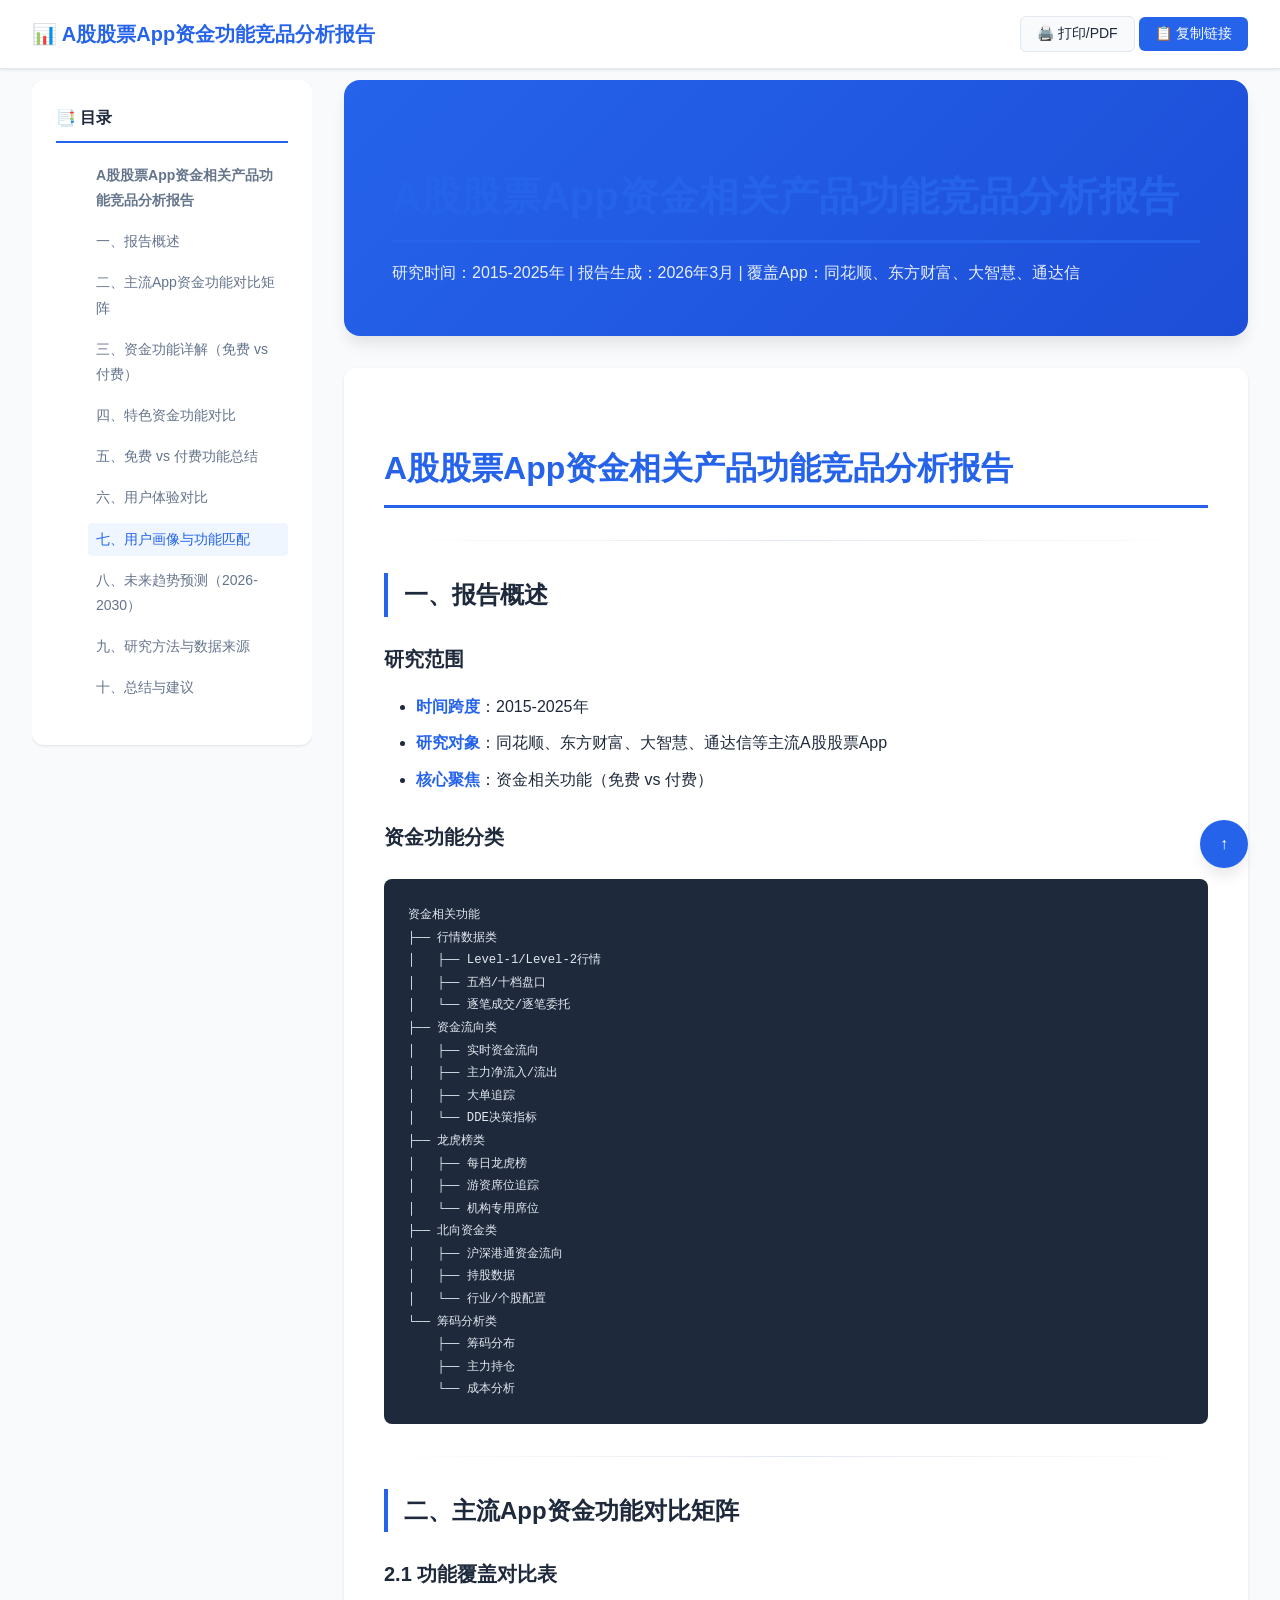
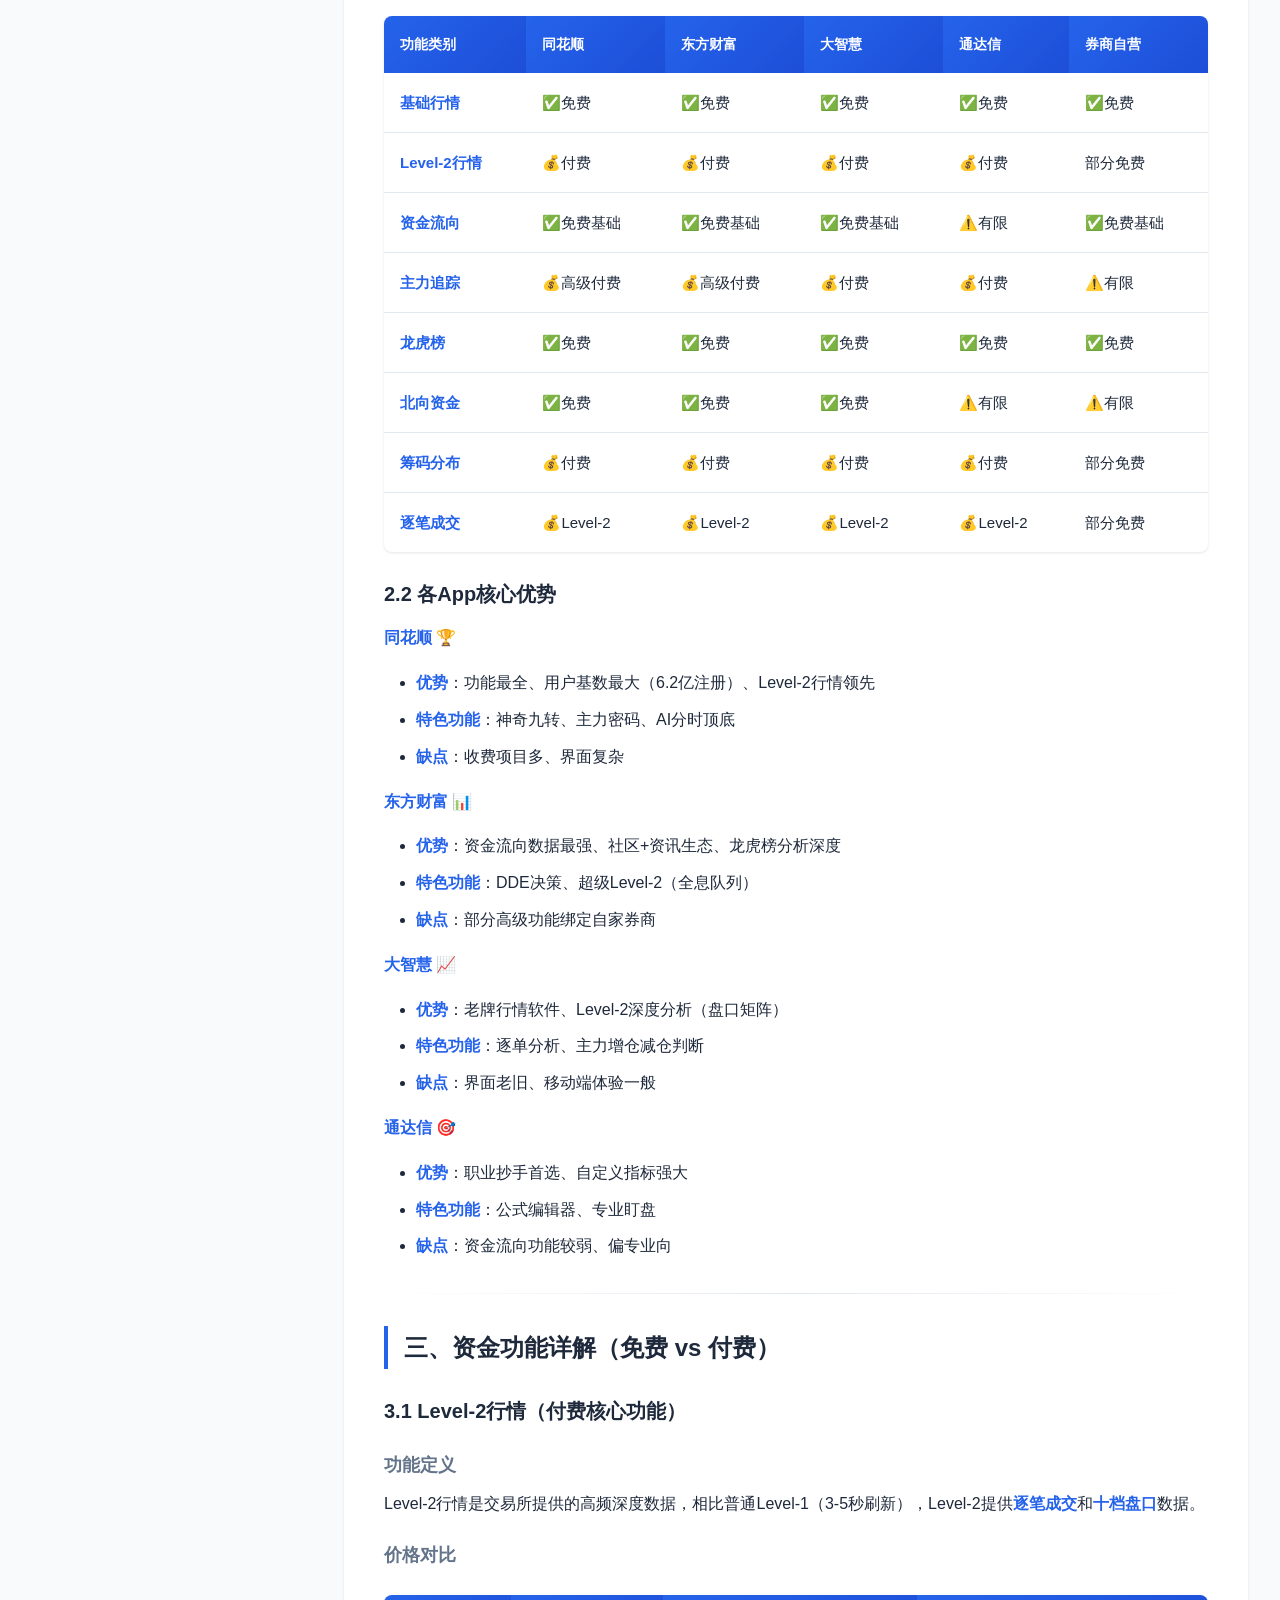
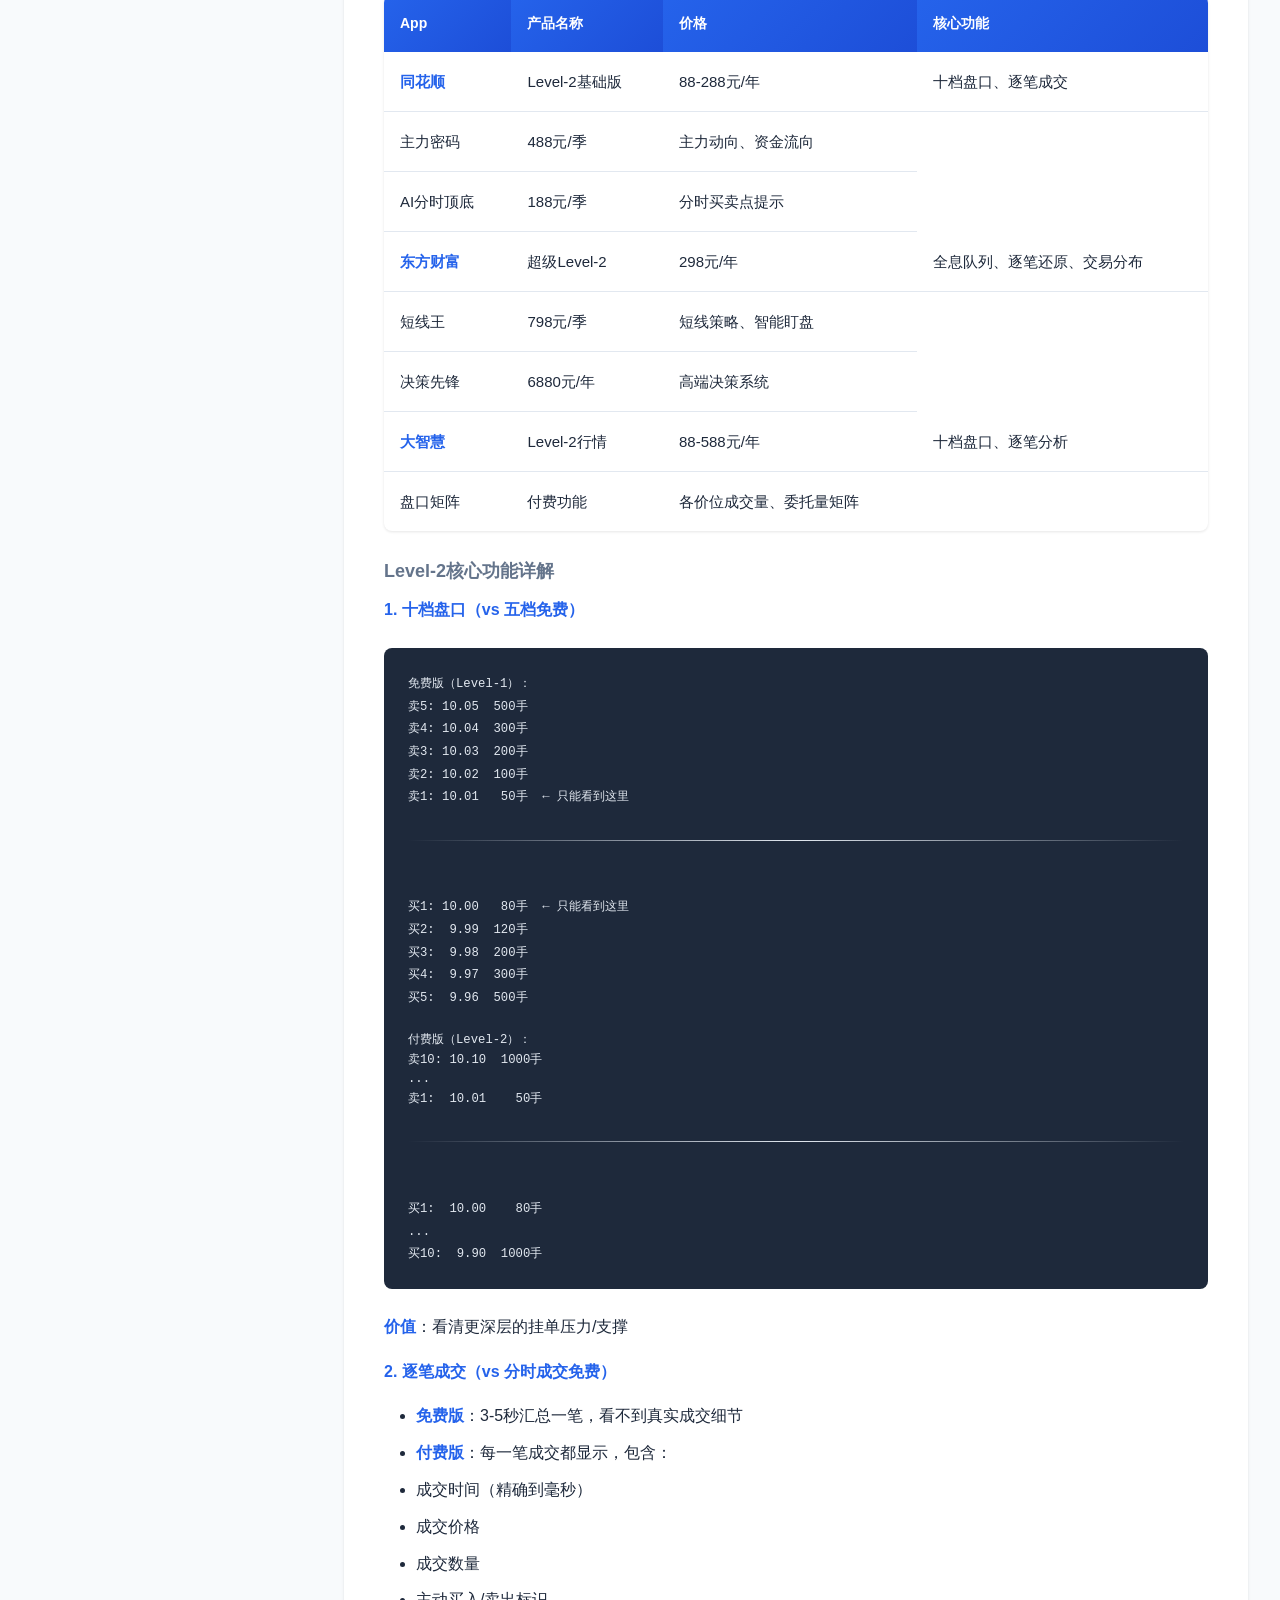
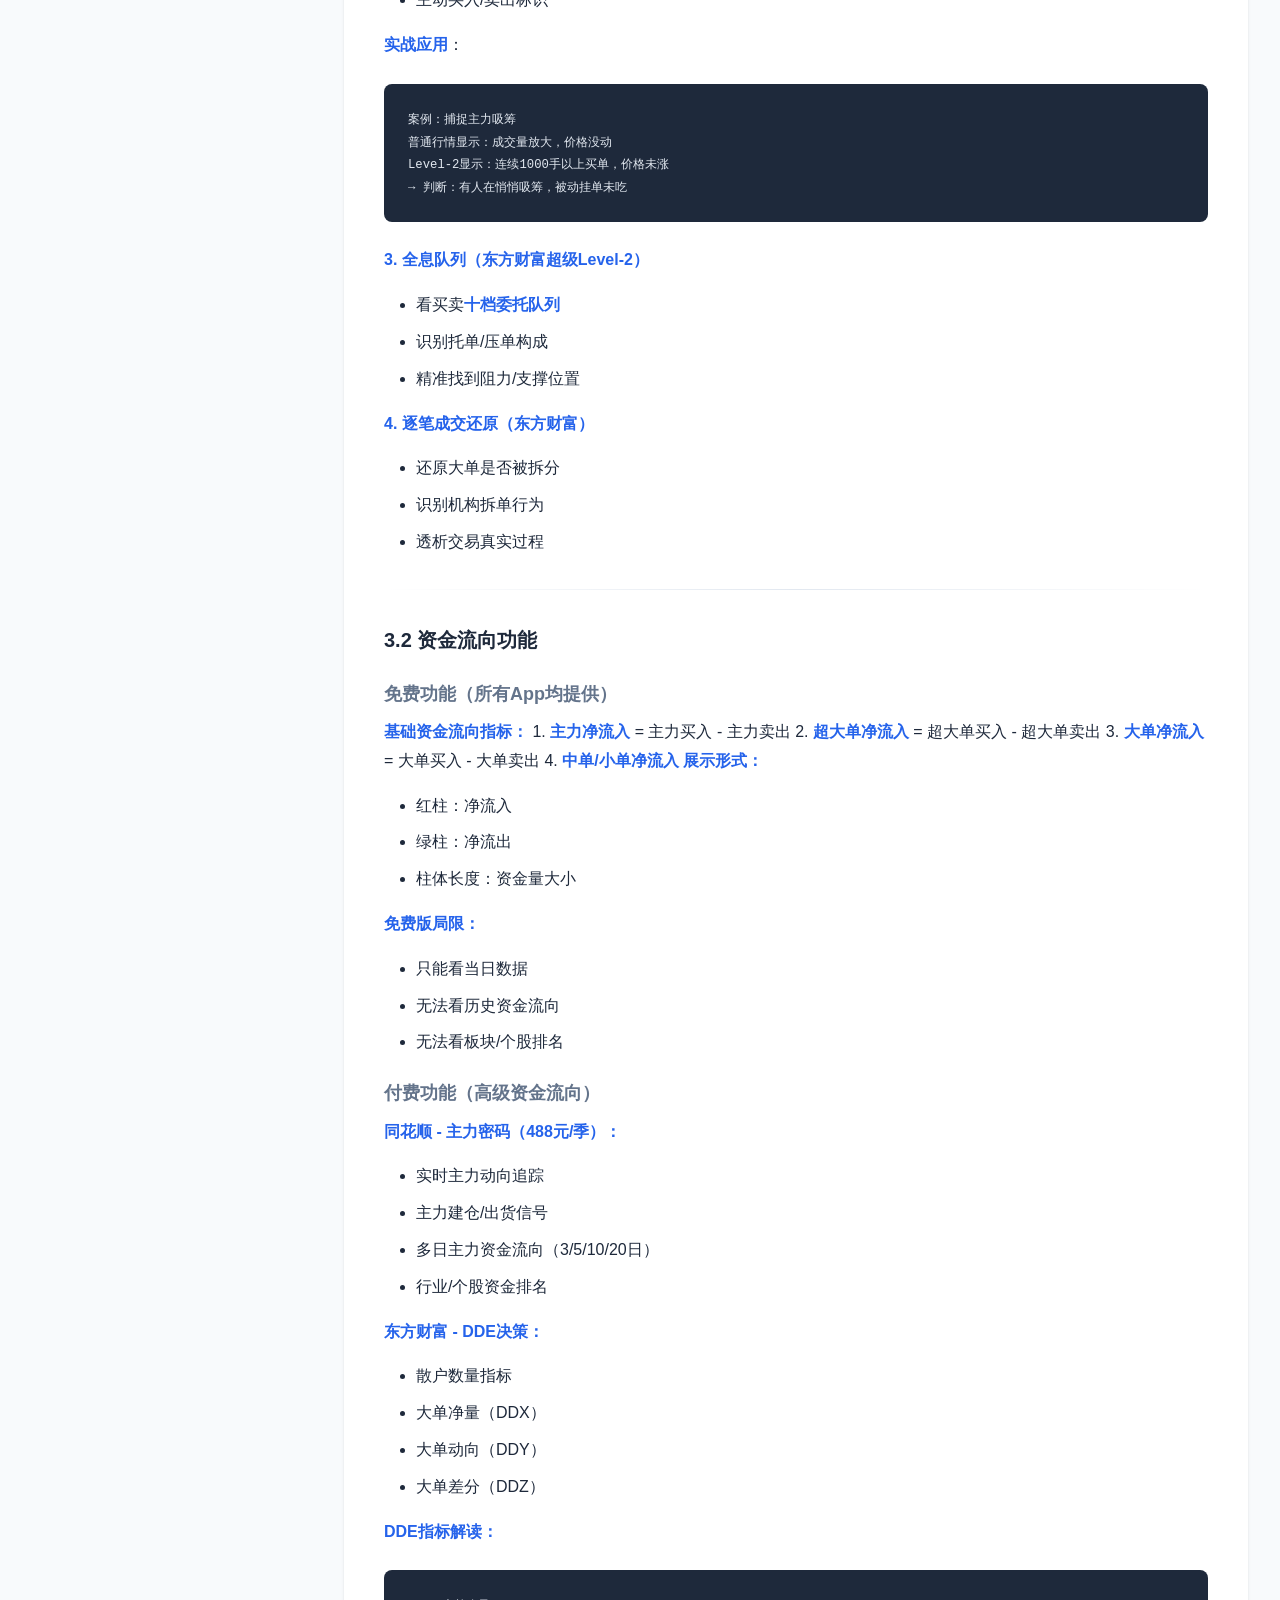
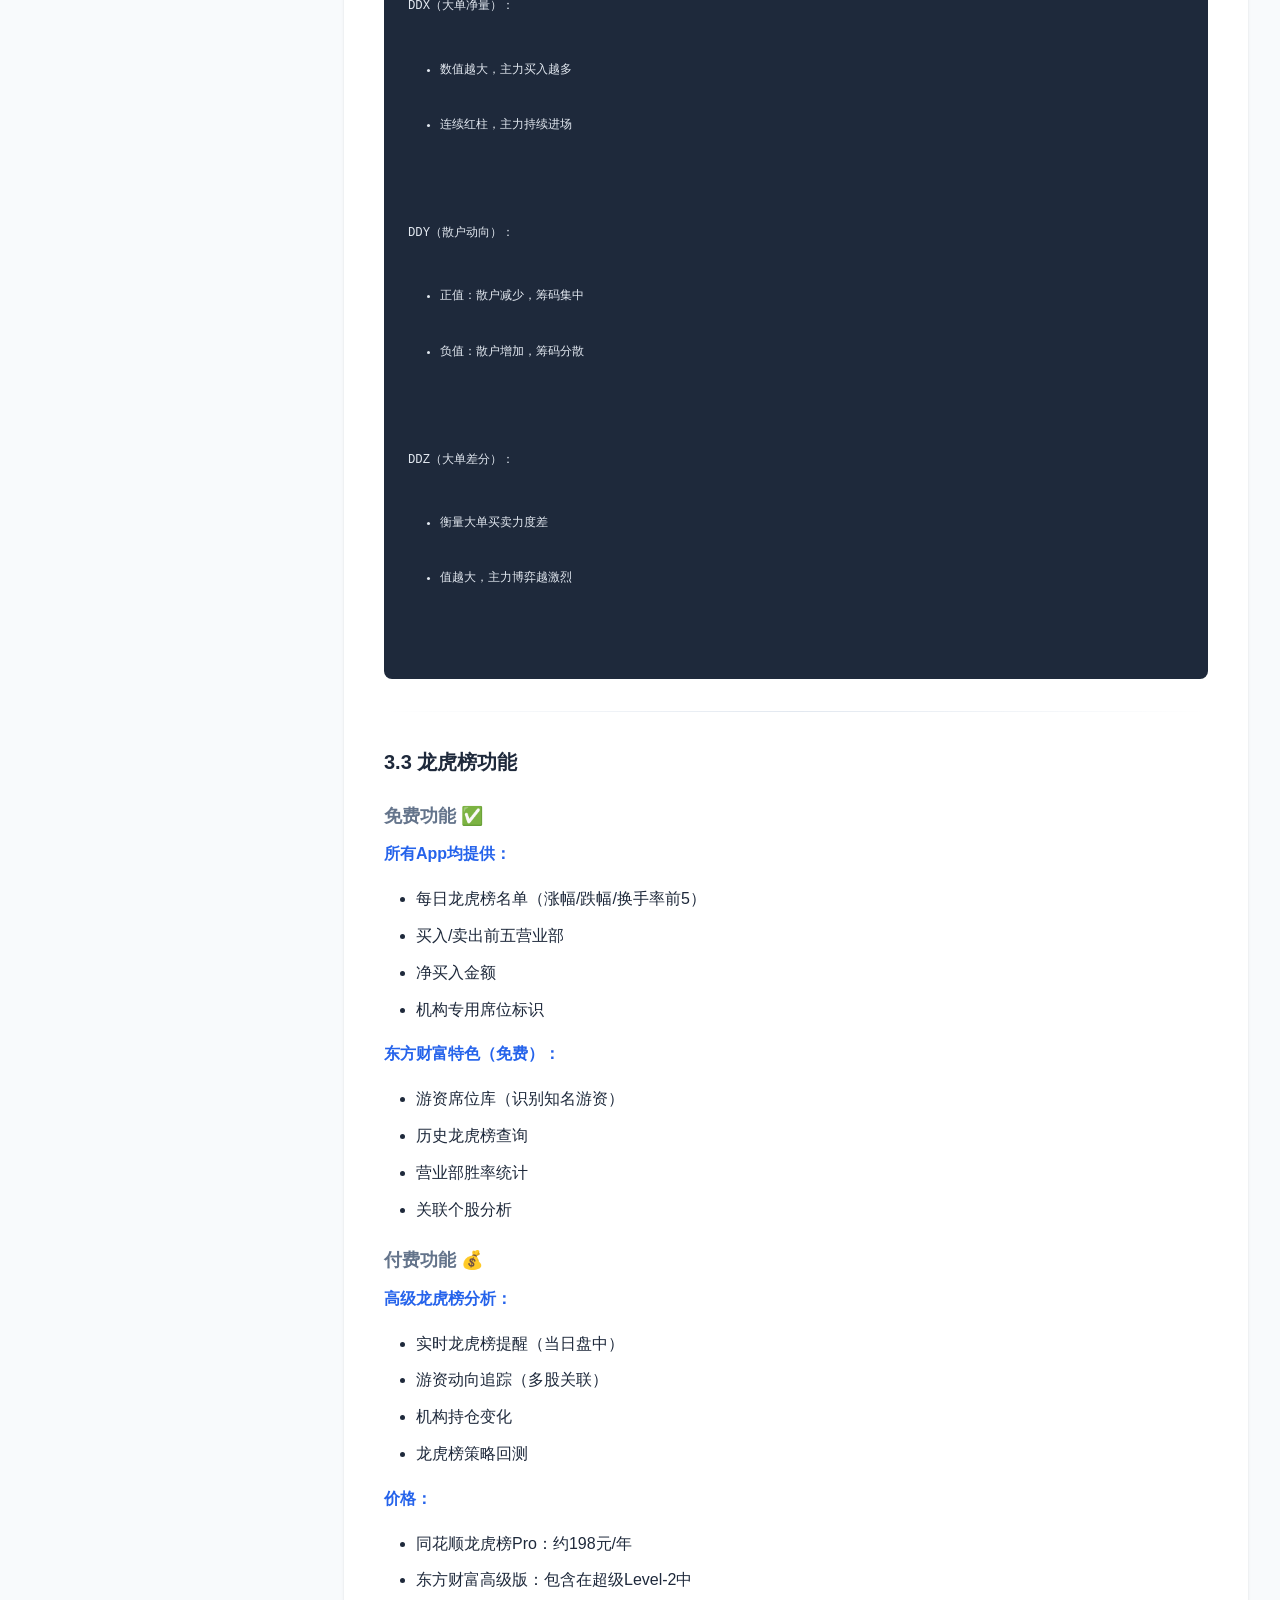
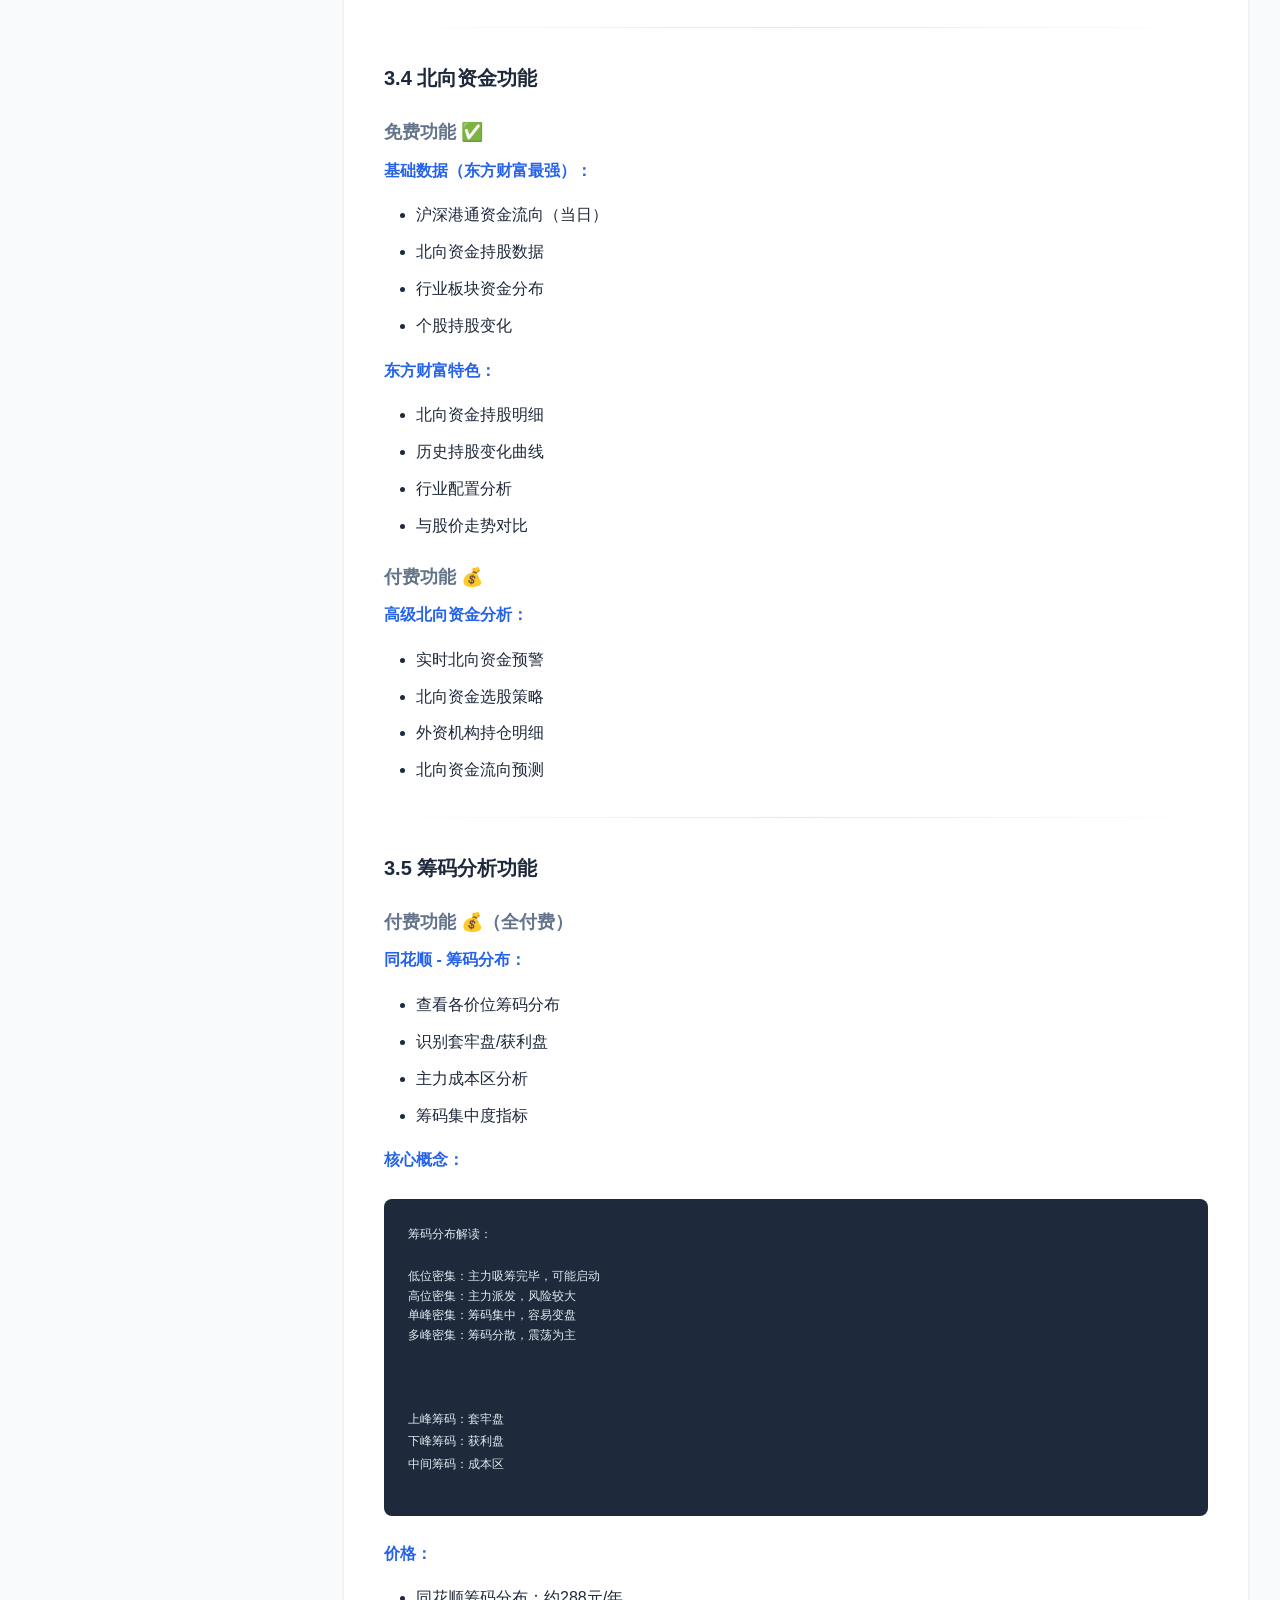
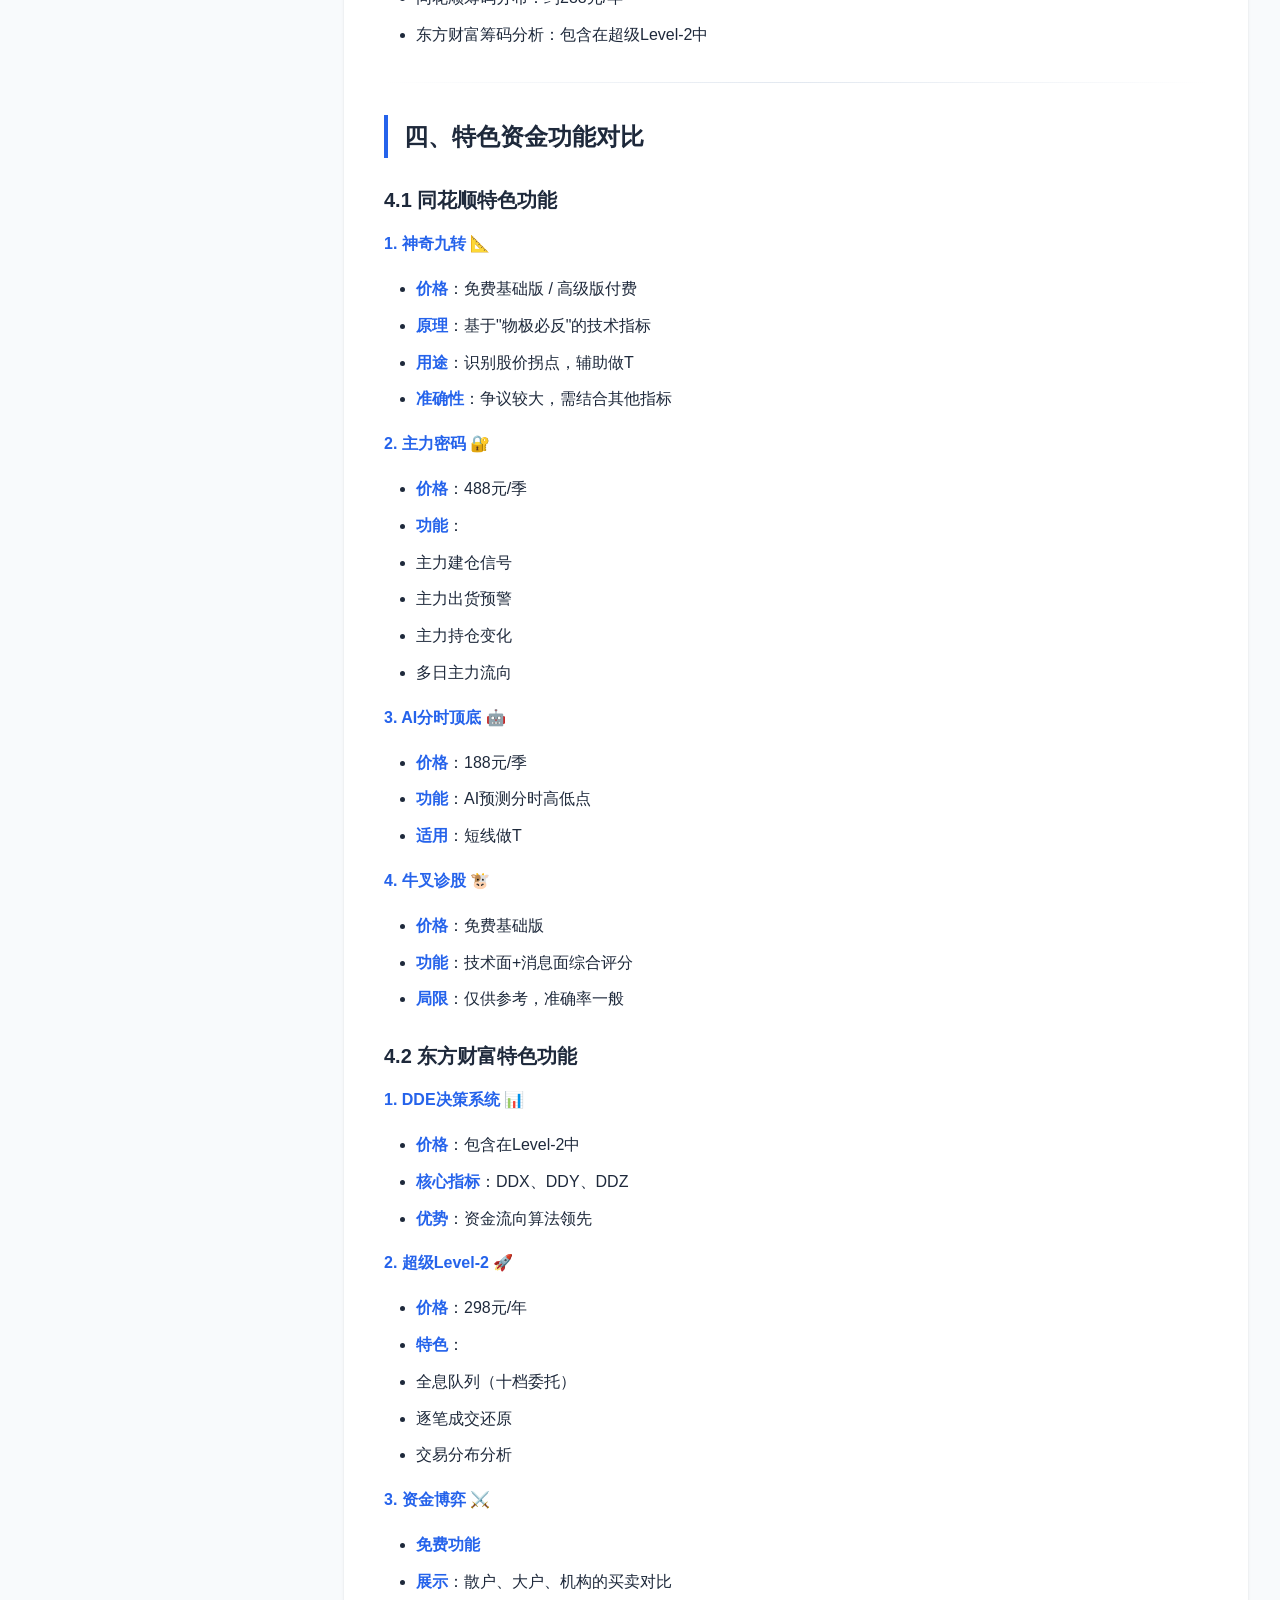
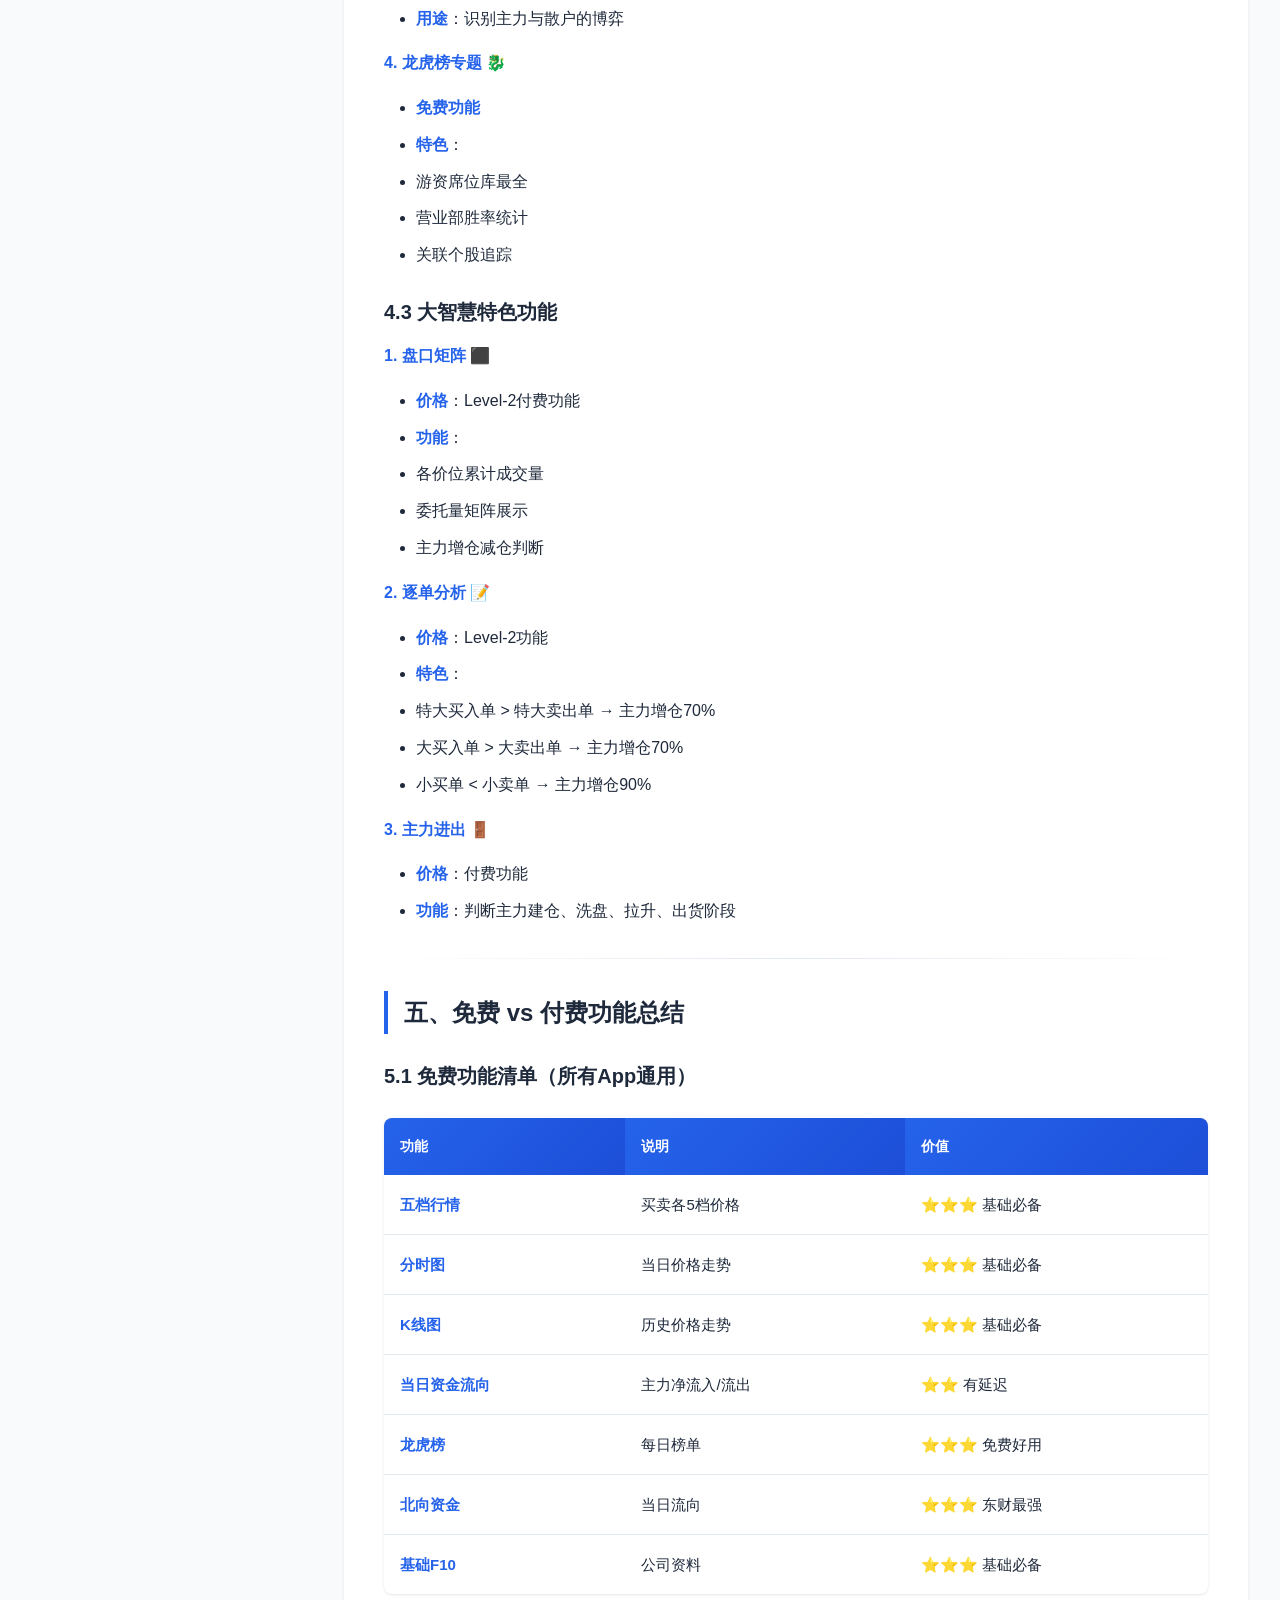
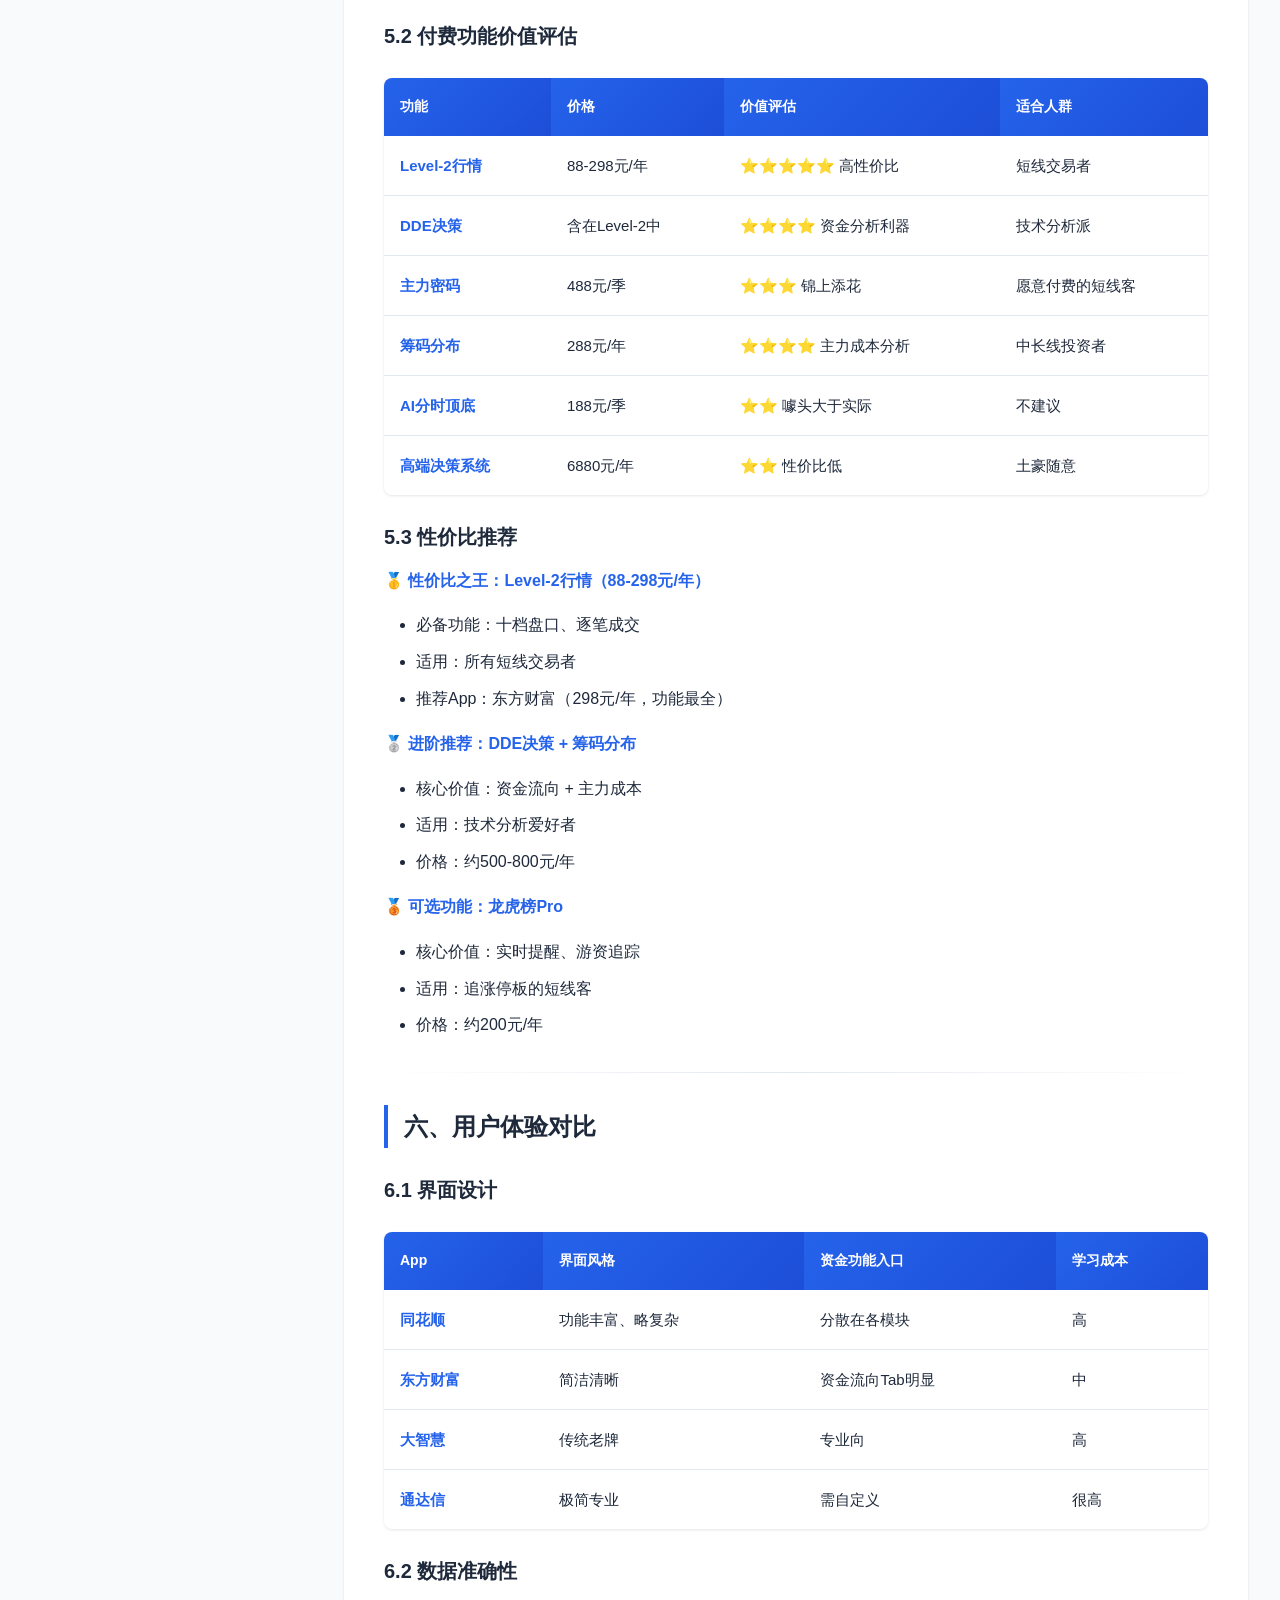
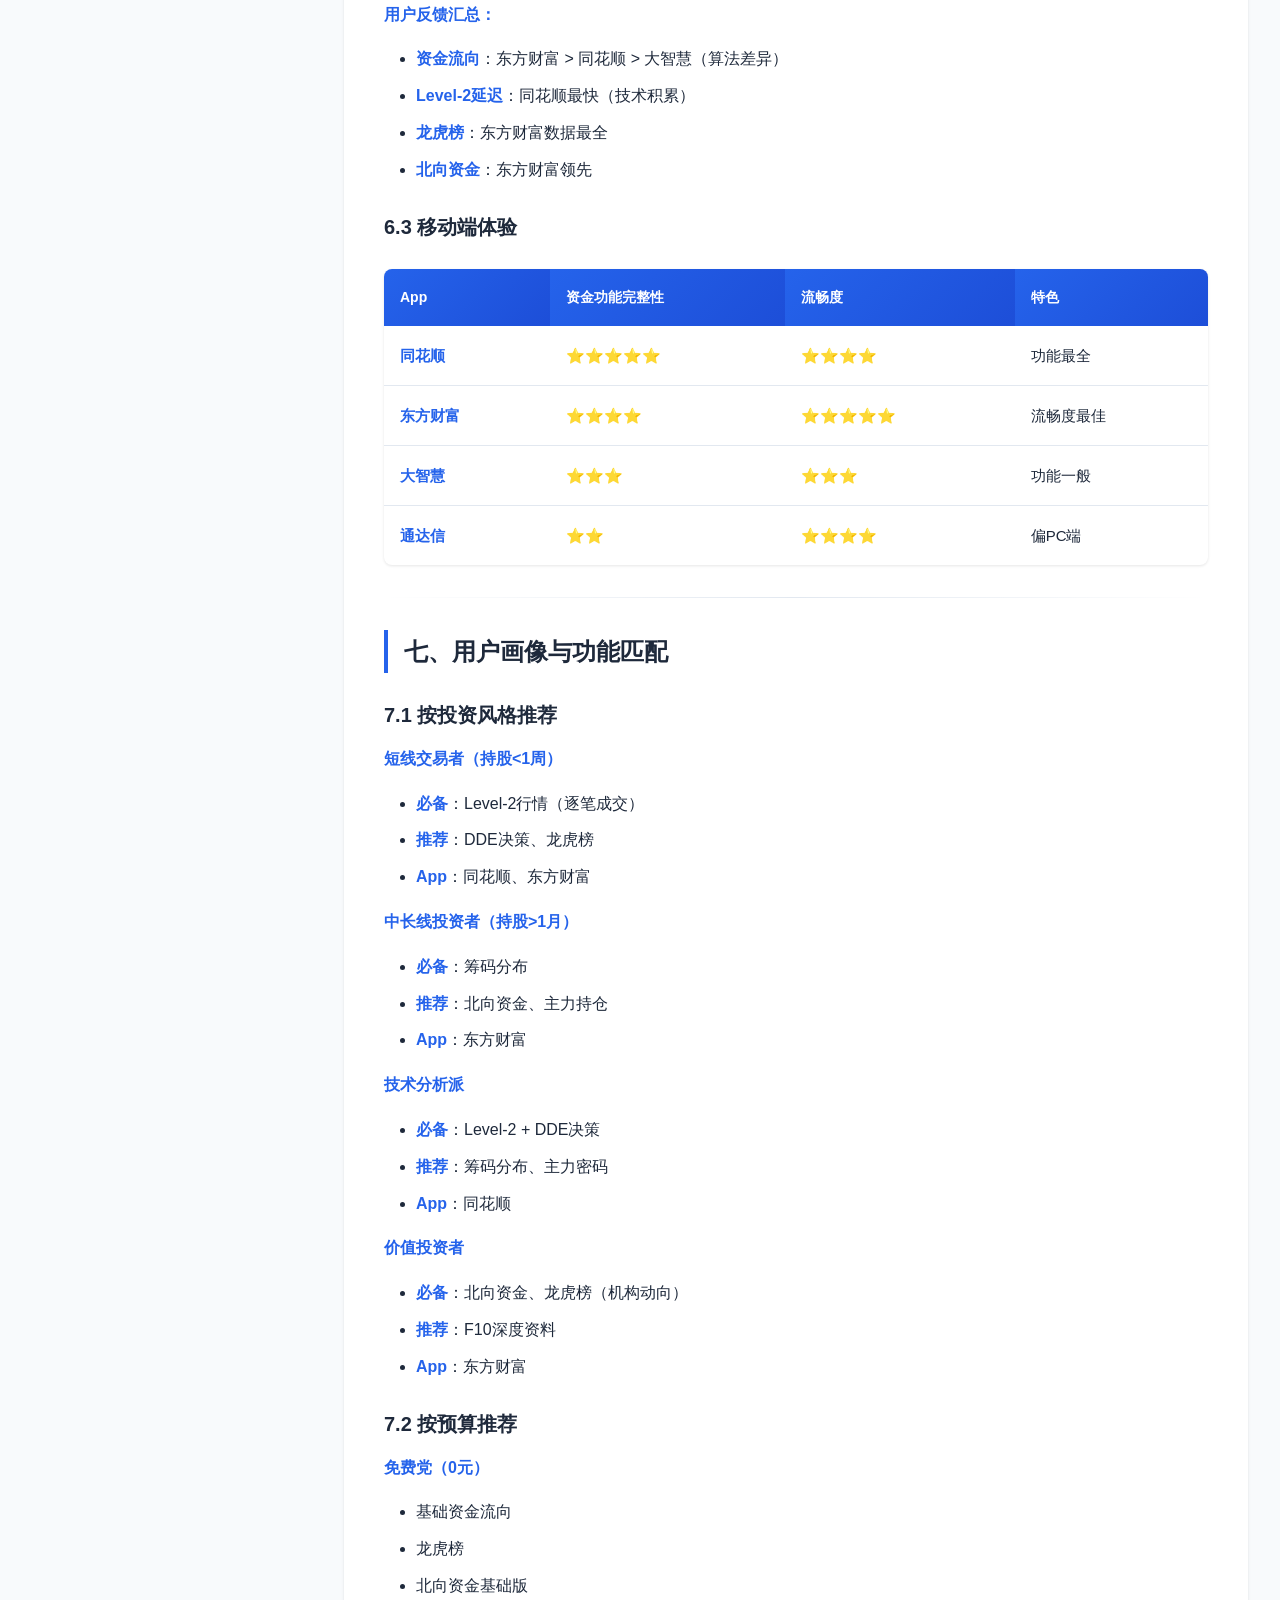
==== index.html @ 3c14e019 "添加股票App资金功能竞品分析报告" ====
<!DOCTYPE html>
<html lang="zh-CN">
<head>
    <meta charset="UTF-8">
    <meta name="viewport" content="width=device-width, initial-scale=1.0">
    <title>A股股票App资金功能竞品分析报告</title>
    <style>
        :root {
            --primary: #2563eb;
            --primary-dark: #1d4ed8;
            --secondary: #64748b;
            --bg: #f8fafc;
            --card: #ffffff;
            --text: #1e293b;
            --text-light: #64748b;
            --border: #e2e8f0;
            --shadow: 0 1px 3px 0 rgb(0 0 0 / 0.1);
            --shadow-lg: 0 10px 15px -3px rgb(0 0 0 / 0.1);
        }
        
        * { margin: 0; padding: 0; box-sizing: border-box; }
        
        body {
            font-family: -apple-system, BlinkMacSystemFont, "Segoe UI", Roboto, "Helvetica Neue", Arial, "PingFang SC", "Microsoft YaHei", sans-serif;
            background: var(--bg);
            color: var(--text);
            line-height: 1.8;
        }
        
        .navbar {
            position: fixed;
            top: 0;
            left: 0;
            right: 0;
            background: var(--card);
            border-bottom: 1px solid var(--border);
            z-index: 1000;
            padding: 1rem 2rem;
            box-shadow: var(--shadow);
        }
        
        .navbar-content {
            max-width: 1400px;
            margin: 0 auto;
            display: flex;
            justify-content: space-between;
            align-items: center;
        }
        
        .navbar-title {
            font-size: 1.25rem;
            font-weight: 700;
            color: var(--primary);
        }
        
        .btn {
            padding: 0.5rem 1rem;
            border-radius: 0.375rem;
            font-size: 0.875rem;
            font-weight: 500;
            cursor: pointer;
            border: none;
            text-decoration: none;
            display: inline-flex;
            align-items: center;
            gap: 0.5rem;
            transition: all 0.2s;
        }
        
        .btn-primary {
            background: var(--primary);
            color: white;
        }
        
        .btn-primary:hover {
            background: var(--primary-dark);
        }
        
        .btn-secondary {
            background: var(--bg);
            color: var(--text);
            border: 1px solid var(--border);
        }
        
        .container {
            max-width: 1400px;
            margin: 0 auto;
            display: flex;
            gap: 2rem;
            padding: 5rem 2rem 2rem;
        }
        
        .sidebar {
            width: 280px;
            flex-shrink: 0;
            position: sticky;
            top: 5rem;
            height: calc(100vh - 7rem);
            overflow-y: auto;
        }
        
        .toc {
            background: var(--card);
            border-radius: 0.75rem;
            padding: 1.5rem;
            box-shadow: var(--shadow);
        }
        
        .toc-title {
            font-size: 1rem;
            font-weight: 600;
            margin-bottom: 1rem;
            padding-bottom: 0.5rem;
            border-bottom: 2px solid var(--primary);
        }
        
        .toc ul {
            list-style: none;
        }
        
        .toc li {
            margin: 0.5rem 0;
        }
        
        .toc a {
            color: var(--text-light);
            text-decoration: none;
            font-size: 0.875rem;
            display: block;
            padding: 0.25rem 0.5rem;
            border-radius: 0.25rem;
            transition: all 0.2s;
        }
        
        .toc a:hover, .toc a.active {
            color: var(--primary);
            background: #eff6ff;
        }
        
        .content {
            flex: 1;
            min-width: 0;
        }
        
        .content-header {
            background: linear-gradient(135deg, var(--primary) 0%, var(--primary-dark) 100%);
            color: white;
            padding: 3rem;
            border-radius: 1rem;
            margin-bottom: 2rem;
            box-shadow: var(--shadow-lg);
        }
        
        .content-header h1 {
            font-size: 2.5rem;
            margin-bottom: 1rem;
            font-weight: 700;
        }
        
        .content-header .meta {
            opacity: 0.9;
            font-size: 1rem;
        }
        
        .content-body {
            background: var(--card);
            border-radius: 0.75rem;
            padding: 2.5rem;
            box-shadow: var(--shadow);
        }
        
        h1 {
            font-size: 2rem;
            font-weight: 600;
            color: var(--primary);
            border-bottom: 3px solid var(--primary);
            padding-bottom: 0.5rem;
            margin: 2rem 0 1rem;
        }
        
        h2 {
            font-size: 1.5rem;
            font-weight: 600;
            color: var(--text);
            border-left: 4px solid var(--primary);
            padding-left: 1rem;
            margin: 2rem 0 1rem;
        }
        
        h3 {
            font-size: 1.25rem;
            font-weight: 600;
            color: var(--text);
            margin: 1.5rem 0 0.75rem;
        }
        
        h4 {
            font-size: 1.125rem;
            font-weight: 600;
            color: var(--text-light);
            margin: 1.25rem 0 0.5rem;
        }
        
        p {
            margin-bottom: 1rem;
        }
        
        table {
            width: 100%;
            border-collapse: collapse;
            margin: 1.5rem 0;
            background: var(--card);
            border-radius: 0.5rem;
            overflow: hidden;
            box-shadow: var(--shadow);
        }
        
        th {
            background: linear-gradient(135deg, var(--primary) 0%, var(--primary-dark) 100%);
            color: white;
            padding: 1rem;
            text-align: left;
            font-weight: 600;
            font-size: 0.875rem;
        }
        
        td {
            padding: 1rem;
            border-bottom: 1px solid var(--border);
            font-size: 0.9375rem;
        }
        
        tr:hover {
            background: var(--bg);
        }
        
        tr:last-child td {
            border-bottom: none;
        }
        
        pre {
            background: #1e293b;
            color: #e2e8f0;
            padding: 1.5rem;
            border-radius: 0.5rem;
            overflow-x: auto;
            margin: 1.5rem 0;
            font-family: "Fira Code", monospace;
            font-size: 0.875rem;
            line-height: 1.6;
        }
        
        code {
            background: #f1f5f9;
            padding: 0.25rem 0.5rem;
            border-radius: 0.25rem;
            font-family: "Fira Code", monospace;
            font-size: 0.875em;
            color: var(--primary);
        }
        
        pre code {
            background: none;
            padding: 0;
            color: inherit;
        }
        
        ul, ol {
            margin: 1rem 0;
            padding-left: 2rem;
        }
        
        li {
            margin: 0.5rem 0;
        }
        
        hr {
            border: none;
            height: 1px;
            background: linear-gradient(90deg, transparent, var(--border), transparent);
            margin: 2rem 0;
        }
        
        blockquote {
            border-left: 4px solid var(--primary);
            background: #eff6ff;
            padding: 1rem 1.5rem;
            margin: 1.5rem 0;
            border-radius: 0 0.5rem 0.5rem 0;
        }
        
        strong {
            color: var(--primary);
            font-weight: 600;
        }
        
        a {
            color: var(--primary);
            text-decoration: none;
        }
        
        a:hover {
            text-decoration: underline;
        }
        
        .back-to-top {
            position: fixed;
            bottom: 2rem;
            right: 2rem;
            width: 3rem;
            height: 3rem;
            background: var(--primary);
            color: white;
            border-radius: 50%;
            display: flex;
            align-items: center;
            justify-content: center;
            cursor: pointer;
            box-shadow: var(--shadow-lg);
            z-index: 999;
        }
        
        @media (max-width: 1024px) {
            .sidebar { display: none; }
            .container { padding: 5rem 1rem 1rem; }
            .content-header h1 { font-size: 1.75rem; }
        }
        
        section[id] {
            scroll-margin-top: 6rem;
        }
    </style>
</head>
<body>
    <nav class="navbar">
        <div class="navbar-content">
            <div class="navbar-title">📊 A股股票App资金功能竞品分析报告</div>
            <div>
                <button class="btn btn-secondary" onclick="window.print()">🖨️ 打印/PDF</button>
                <button class="btn btn-primary" onclick="copyLink()">📋 复制链接</button>
            </div>
        </div>
    </nav>
    
    <div class="container">
        <aside class="sidebar">
            <div class="toc">
                <div class="toc-title">📑 目录</div>
                <ul id="toc-list"></ul>
            </div>
        </aside>
        
        <main class="content">
            <div class="content-header">
                <h1>A股股票App资金相关产品功能竞品分析报告</h1>
                <div class="meta">研究时间：2015-2025年 | 报告生成：2026年3月 | 覆盖App：同花顺、东方财富、大智慧、通达信</div>
            </div>
            
            <div class="content-body" id="content-body">
                <h1>A股股票App资金相关产品功能竞品分析报告</h1>

<hr>

<h2>一、报告概述</h2>

<h3>研究范围</h3>
<ul>
<li><strong>时间跨度</strong>：2015-2025年</li>
<li><strong>研究对象</strong>：同花顺、东方财富、大智慧、通达信等主流A股股票App</li>
<li><strong>核心聚焦</strong>：资金相关功能（免费 vs 付费）</li>

</ul>
<h3>资金功能分类</h3>
<pre><code>资金相关功能
├── 行情数据类
│   ├── Level-1/Level-2行情
│   ├── 五档/十档盘口
│   └── 逐笔成交/逐笔委托
├── 资金流向类
│   ├── 实时资金流向
│   ├── 主力净流入/流出
│   ├── 大单追踪
│   └── DDE决策指标
├── 龙虎榜类
│   ├── 每日龙虎榜
│   ├── 游资席位追踪
│   └── 机构专用席位
├── 北向资金类
│   ├── 沪深港通资金流向
│   ├── 持股数据
│   └── 行业/个股配置
└── 筹码分析类
    ├── 筹码分布
    ├── 主力持仓
    └── 成本分析
</code></pre>

<hr>

<h2>二、主流App资金功能对比矩阵</h2>

<h3>2.1 功能覆盖对比表</h3>

<table>
<tr><th>功能类别</th><th>同花顺</th><th>东方财富</th><th>大智慧</th><th>通达信</th><th>券商自营</th></tr>
<tr><td><strong>基础行情</strong></td><td>✅免费</td><td>✅免费</td><td>✅免费</td><td>✅免费</td><td>✅免费</td></tr>
<tr><td><strong>Level-2行情</strong></td><td>💰付费</td><td>💰付费</td><td>💰付费</td><td>💰付费</td><td>部分免费</td></tr>
<tr><td><strong>资金流向</strong></td><td>✅免费基础</td><td>✅免费基础</td><td>✅免费基础</td><td>⚠️有限</td><td>✅免费基础</td></tr>
<tr><td><strong>主力追踪</strong></td><td>💰高级付费</td><td>💰高级付费</td><td>💰付费</td><td>💰付费</td><td>⚠️有限</td></tr>
<tr><td><strong>龙虎榜</strong></td><td>✅免费</td><td>✅免费</td><td>✅免费</td><td>✅免费</td><td>✅免费</td></tr>
<tr><td><strong>北向资金</strong></td><td>✅免费</td><td>✅免费</td><td>✅免费</td><td>⚠️有限</td><td>⚠️有限</td></tr>
<tr><td><strong>筹码分布</strong></td><td>💰付费</td><td>💰付费</td><td>💰付费</td><td>💰付费</td><td>部分免费</td></tr>
<tr><td><strong>逐笔成交</strong></td><td>💰Level-2</td><td>💰Level-2</td><td>💰Level-2</td><td>💰Level-2</td><td>部分免费</td></tr>
</table>

<h3>2.2 各App核心优势</h3>

<strong>同花顺</strong> 🏆
<ul>
<li><strong>优势</strong>：功能最全、用户基数最大（6.2亿注册）、Level-2行情领先</li>
<li><strong>特色功能</strong>：神奇九转、主力密码、AI分时顶底</li>
<li><strong>缺点</strong>：收费项目多、界面复杂</li>

</ul>
<strong>东方财富</strong> 📊
<ul>
<li><strong>优势</strong>：资金流向数据最强、社区+资讯生态、龙虎榜分析深度</li>
<li><strong>特色功能</strong>：DDE决策、超级Level-2（全息队列）</li>
<li><strong>缺点</strong>：部分高级功能绑定自家券商</li>

</ul>
<strong>大智慧</strong> 📈
<ul>
<li><strong>优势</strong>：老牌行情软件、Level-2深度分析（盘口矩阵）</li>
<li><strong>特色功能</strong>：逐单分析、主力增仓减仓判断</li>
<li><strong>缺点</strong>：界面老旧、移动端体验一般</li>

</ul>
<strong>通达信</strong> 🎯
<ul>
<li><strong>优势</strong>：职业抄手首选、自定义指标强大</li>
<li><strong>特色功能</strong>：公式编辑器、专业盯盘</li>
<li><strong>缺点</strong>：资金流向功能较弱、偏专业向</li>

</ul>
<hr>

<h2>三、资金功能详解（免费 vs 付费）</h2>

<h3>3.1 Level-2行情（付费核心功能）</h3>

<h4>功能定义</h4>
Level-2行情是交易所提供的高频深度数据，相比普通Level-1（3-5秒刷新），Level-2提供<strong>逐笔成交</strong>和<strong>十档盘口</strong>数据。

<h4>价格对比</h4>

<table>
<tr><th>App</th><th>产品名称</th><th>价格</th><th>核心功能</th></tr>
<tr><td><strong>同花顺</strong></td><td>Level-2基础版</td><td>88-288元/年</td><td>十档盘口、逐笔成交</td></tr>
<tr><td>主力密码</td><td>488元/季</td><td>主力动向、资金流向</td></tr>
<tr><td>AI分时顶底</td><td>188元/季</td><td>分时买卖点提示</td></tr>
<tr><td><strong>东方财富</strong></td><td>超级Level-2</td><td>298元/年</td><td>全息队列、逐笔还原、交易分布</td></tr>
<tr><td>短线王</td><td>798元/季</td><td>短线策略、智能盯盘</td></tr>
<tr><td>决策先锋</td><td>6880元/年</td><td>高端决策系统</td></tr>
<tr><td><strong>大智慧</strong></td><td>Level-2行情</td><td>88-588元/年</td><td>十档盘口、逐笔分析</td></tr>
<tr><td>盘口矩阵</td><td>付费功能</td><td>各价位成交量、委托量矩阵</td></tr>
</table>

<h4>Level-2核心功能详解</h4>

<strong>1. 十档盘口（vs 五档免费）</strong>
<pre><code>免费版（Level-1）：
卖5: 10.05  500手
卖4: 10.04  300手
卖3: 10.03  200手
卖2: 10.02  100手
卖1: 10.01   50手  ← 只能看到这里
<hr>
买1: 10.00   80手  ← 只能看到这里
买2:  9.99  120手
买3:  9.98  200手
买4:  9.97  300手
买5:  9.96  500手

<p>付费版（Level-2）：
卖10: 10.10  1000手
...
卖1:  10.01    50手
<hr>
买1:  10.00    80手
...
买10:  9.90  1000手
</code></pre>
<strong>价值</strong>：看清更深层的挂单压力/支撑</p>

<strong>2. 逐笔成交（vs 分时成交免费）</strong>
<ul>
<li><strong>免费版</strong>：3-5秒汇总一笔，看不到真实成交细节</li>
<li><strong>付费版</strong>：每一笔成交都显示，包含：</li>
<li>成交时间（精确到毫秒）</li>
<li>成交价格</li>
<li>成交数量</li>
<li>主动买入/卖出标识</li>

</ul>
<strong>实战应用</strong>：
<pre><code>案例：捕捉主力吸筹
普通行情显示：成交量放大，价格没动
Level-2显示：连续1000手以上买单，价格未涨
→ 判断：有人在悄悄吸筹，被动挂单未吃
</code></pre>

<strong>3. 全息队列（东方财富超级Level-2）</strong>
<ul>
<li>看买卖<strong>十档委托队列</strong></li>
<li>识别托单/压单构成</li>
<li>精准找到阻力/支撑位置</li>

</ul>
<strong>4. 逐笔成交还原（东方财富）</strong>
<ul>
<li>还原大单是否被拆分</li>
<li>识别机构拆单行为</li>
<li>透析交易真实过程</li>

</ul>
<hr>

<h3>3.2 资金流向功能</h3>

<h4>免费功能（所有App均提供）</h4>

<strong>基础资金流向指标：</strong>
1. <strong>主力净流入</strong> = 主力买入 - 主力卖出
2. <strong>超大单净流入</strong> = 超大单买入 - 超大单卖出
3. <strong>大单净流入</strong> = 大单买入 - 大单卖出
4. <strong>中单/小单净流入</strong>

<strong>展示形式：</strong>
<ul>
<li>红柱：净流入</li>
<li>绿柱：净流出</li>
<li>柱体长度：资金量大小</li>

</ul>
<strong>免费版局限：</strong>
<ul>
<li>只能看当日数据</li>
<li>无法看历史资金流向</li>
<li>无法看板块/个股排名</li>

</ul>
<h4>付费功能（高级资金流向）</h4>

<strong>同花顺 - 主力密码（488元/季）：</strong>
<ul>
<li>实时主力动向追踪</li>
<li>主力建仓/出货信号</li>
<li>多日主力资金流向（3/5/10/20日）</li>
<li>行业/个股资金排名</li>

</ul>
<strong>东方财富 - DDE决策：</strong>
<ul>
<li>散户数量指标</li>
<li>大单净量（DDX）</li>
<li>大单动向（DDY）</li>
<li>大单差分（DDZ）</li>

</ul>
<strong>DDE指标解读：</strong>
<pre><code>DDX（大单净量）：
<ul>
<li>数值越大，主力买入越多</li>
<li>连续红柱，主力持续进场</li>

</ul>
DDY（散户动向）：
<ul>
<li>正值：散户减少，筹码集中</li>
<li>负值：散户增加，筹码分散</li>

</ul>
DDZ（大单差分）：
<ul>
<li>衡量大单买卖力度差</li>
<li>值越大，主力博弈越激烈</li>
</ul>
</code></pre>

<hr>

<h3>3.3 龙虎榜功能</h3>

<h4>免费功能 ✅</h4>

<strong>所有App均提供：</strong>
<ul>
<li>每日龙虎榜名单（涨幅/跌幅/换手率前5）</li>
<li>买入/卖出前五营业部</li>
<li>净买入金额</li>
<li>机构专用席位标识</li>

</ul>
<strong>东方财富特色（免费）：</strong>
<ul>
<li>游资席位库（识别知名游资）</li>
<li>历史龙虎榜查询</li>
<li>营业部胜率统计</li>
<li>关联个股分析</li>

</ul>
<h4>付费功能 💰</h4>

<strong>高级龙虎榜分析：</strong>
<ul>
<li>实时龙虎榜提醒（当日盘中）</li>
<li>游资动向追踪（多股关联）</li>
<li>机构持仓变化</li>
<li>龙虎榜策略回测</li>

</ul>
<strong>价格：</strong>
<ul>
<li>同花顺龙虎榜Pro：约198元/年</li>
<li>东方财富高级版：包含在超级Level-2中</li>

</ul>
<hr>

<h3>3.4 北向资金功能</h3>

<h4>免费功能 ✅</h4>

<strong>基础数据（东方财富最强）：</strong>
<ul>
<li>沪深港通资金流向（当日）</li>
<li>北向资金持股数据</li>
<li>行业板块资金分布</li>
<li>个股持股变化</li>

</ul>
<strong>东方财富特色：</strong>
<ul>
<li>北向资金持股明细</li>
<li>历史持股变化曲线</li>
<li>行业配置分析</li>
<li>与股价走势对比</li>

</ul>
<h4>付费功能 💰</h4>

<strong>高级北向资金分析：</strong>
<ul>
<li>实时北向资金预警</li>
<li>北向资金选股策略</li>
<li>外资机构持仓明细</li>
<li>北向资金流向预测</li>

</ul>
<hr>

<h3>3.5 筹码分析功能</h3>

<h4>付费功能 💰（全付费）</h4>

<strong>同花顺 - 筹码分布：</strong>
<ul>
<li>查看各价位筹码分布</li>
<li>识别套牢盘/获利盘</li>
<li>主力成本区分析</li>
<li>筹码集中度指标</li>

</ul>
<strong>核心概念：</strong>
<pre><code>筹码分布解读：

<p>低位密集：主力吸筹完毕，可能启动
高位密集：主力派发，风险较大
单峰密集：筹码集中，容易变盘
多峰密集：筹码分散，震荡为主</p>

<p>上峰筹码：套牢盘
下峰筹码：获利盘
中间筹码：成本区
</code></pre></p>

<strong>价格：</strong>
<ul>
<li>同花顺筹码分布：约288元/年</li>
<li>东方财富筹码分析：包含在超级Level-2中</li>

</ul>
<hr>

<h2>四、特色资金功能对比</h2>

<h3>4.1 同花顺特色功能</h3>

<strong>1. 神奇九转</strong> 📐
<ul>
<li><strong>价格</strong>：免费基础版 / 高级版付费</li>
<li><strong>原理</strong>：基于"物极必反"的技术指标</li>
<li><strong>用途</strong>：识别股价拐点，辅助做T</li>
<li><strong>准确性</strong>：争议较大，需结合其他指标</li>

</ul>
<strong>2. 主力密码</strong> 🔐
<ul>
<li><strong>价格</strong>：488元/季</li>
<li><strong>功能</strong>：</li>
<li>主力建仓信号</li>
<li>主力出货预警</li>
<li>主力持仓变化</li>
<li>多日主力流向</li>

</ul>
<strong>3. AI分时顶底</strong> 🤖
<ul>
<li><strong>价格</strong>：188元/季</li>
<li><strong>功能</strong>：AI预测分时高低点</li>
<li><strong>适用</strong>：短线做T</li>

</ul>
<strong>4. 牛叉诊股</strong> 🐮
<ul>
<li><strong>价格</strong>：免费基础版</li>
<li><strong>功能</strong>：技术面+消息面综合评分</li>
<li><strong>局限</strong>：仅供参考，准确率一般</li>

</ul>
<h3>4.2 东方财富特色功能</h3>

<strong>1. DDE决策系统</strong> 📊
<ul>
<li><strong>价格</strong>：包含在Level-2中</li>
<li><strong>核心指标</strong>：DDX、DDY、DDZ</li>
<li><strong>优势</strong>：资金流向算法领先</li>

</ul>
<strong>2. 超级Level-2</strong> 🚀
<ul>
<li><strong>价格</strong>：298元/年</li>
<li><strong>特色</strong>：</li>
<li>全息队列（十档委托）</li>
<li>逐笔成交还原</li>
<li>交易分布分析</li>

</ul>
<strong>3. 资金博弈</strong> ⚔️
<ul>
<li><strong>免费功能</strong></li>
<li><strong>展示</strong>：散户、大户、机构的买卖对比</li>
<li><strong>用途</strong>：识别主力与散户的博弈</li>

</ul>
<strong>4. 龙虎榜专题</strong> 🐉
<ul>
<li><strong>免费功能</strong></li>
<li><strong>特色</strong>：</li>
<li>游资席位库最全</li>
<li>营业部胜率统计</li>
<li>关联个股追踪</li>

</ul>
<h3>4.3 大智慧特色功能</h3>

<strong>1. 盘口矩阵</strong> ⬛
<ul>
<li><strong>价格</strong>：Level-2付费功能</li>
<li><strong>功能</strong>：</li>
<li>各价位累计成交量</li>
<li>委托量矩阵展示</li>
<li>主力增仓减仓判断</li>

</ul>
<strong>2. 逐单分析</strong> 📝
<ul>
<li><strong>价格</strong>：Level-2功能</li>
<li><strong>特色</strong>：</li>
<li>特大买入单 &gt; 特大卖出单 → 主力增仓70%</li>
<li>大买入单 &gt; 大卖出单 → 主力增仓70%</li>
<li>小买单 &lt; 小卖单 → 主力增仓90%</li>

</ul>
<strong>3. 主力进出</strong> 🚪
<ul>
<li><strong>价格</strong>：付费功能</li>
<li><strong>功能</strong>：判断主力建仓、洗盘、拉升、出货阶段</li>

</ul>
<hr>

<h2>五、免费 vs 付费功能总结</h2>

<h3>5.1 免费功能清单（所有App通用）</h3>

<table>
<tr><th>功能</th><th>说明</th><th>价值</th></tr>
<tr><td><strong>五档行情</strong></td><td>买卖各5档价格</td><td>⭐⭐⭐ 基础必备</td></tr>
<tr><td><strong>分时图</strong></td><td>当日价格走势</td><td>⭐⭐⭐ 基础必备</td></tr>
<tr><td><strong>K线图</strong></td><td>历史价格走势</td><td>⭐⭐⭐ 基础必备</td></tr>
<tr><td><strong>当日资金流向</strong></td><td>主力净流入/流出</td><td>⭐⭐ 有延迟</td></tr>
<tr><td><strong>龙虎榜</strong></td><td>每日榜单</td><td>⭐⭐⭐ 免费好用</td></tr>
<tr><td><strong>北向资金</strong></td><td>当日流向</td><td>⭐⭐⭐ 东财最强</td></tr>
<tr><td><strong>基础F10</strong></td><td>公司资料</td><td>⭐⭐⭐ 基础必备</td></tr>
</table>

<h3>5.2 付费功能价值评估</h3>

<table>
<tr><th>功能</th><th>价格</th><th>价值评估</th><th>适合人群</th></tr>
<tr><td><strong>Level-2行情</strong></td><td>88-298元/年</td><td>⭐⭐⭐⭐⭐ 高性价比</td><td>短线交易者</td></tr>
<tr><td><strong>DDE决策</strong></td><td>含在Level-2中</td><td>⭐⭐⭐⭐ 资金分析利器</td><td>技术分析派</td></tr>
<tr><td><strong>主力密码</strong></td><td>488元/季</td><td>⭐⭐⭐ 锦上添花</td><td>愿意付费的短线客</td></tr>
<tr><td><strong>筹码分布</strong></td><td>288元/年</td><td>⭐⭐⭐⭐ 主力成本分析</td><td>中长线投资者</td></tr>
<tr><td><strong>AI分时顶底</strong></td><td>188元/季</td><td>⭐⭐ 噱头大于实际</td><td>不建议</td></tr>
<tr><td><strong>高端决策系统</strong></td><td>6880元/年</td><td>⭐⭐ 性价比低</td><td>土豪随意</td></tr>
</table>

<h3>5.3 性价比推荐</h3>

<strong>🥇 性价比之王：Level-2行情（88-298元/年）</strong>
<ul>
<li>必备功能：十档盘口、逐笔成交</li>
<li>适用：所有短线交易者</li>
<li>推荐App：东方财富（298元/年，功能最全）</li>

</ul>
<strong>🥈 进阶推荐：DDE决策 + 筹码分布</strong>
<ul>
<li>核心价值：资金流向 + 主力成本</li>
<li>适用：技术分析爱好者</li>
<li>价格：约500-800元/年</li>

</ul>
<strong>🥉 可选功能：龙虎榜Pro</strong>
<ul>
<li>核心价值：实时提醒、游资追踪</li>
<li>适用：追涨停板的短线客</li>
<li>价格：约200元/年</li>

</ul>
<hr>

<h2>六、用户体验对比</h2>

<h3>6.1 界面设计</h3>

<table>
<tr><th>App</th><th>界面风格</th><th>资金功能入口</th><th>学习成本</th></tr>
<tr><td><strong>同花顺</strong></td><td>功能丰富、略复杂</td><td>分散在各模块</td><td>高</td></tr>
<tr><td><strong>东方财富</strong></td><td>简洁清晰</td><td>资金流向Tab明显</td><td>中</td></tr>
<tr><td><strong>大智慧</strong></td><td>传统老牌</td><td>专业向</td><td>高</td></tr>
<tr><td><strong>通达信</strong></td><td>极简专业</td><td>需自定义</td><td>很高</td></tr>
</table>

<h3>6.2 数据准确性</h3>

<strong>用户反馈汇总：</strong>
<ul>
<li><strong>资金流向</strong>：东方财富 &gt; 同花顺 &gt; 大智慧（算法差异）</li>
<li><strong>Level-2延迟</strong>：同花顺最快（技术积累）</li>
<li><strong>龙虎榜</strong>：东方财富数据最全</li>
<li><strong>北向资金</strong>：东方财富领先</li>

</ul>
<h3>6.3 移动端体验</h3>

<table>
<tr><th>App</th><th>资金功能完整性</th><th>流畅度</th><th>特色</th></tr>
<tr><td><strong>同花顺</strong></td><td>⭐⭐⭐⭐⭐</td><td>⭐⭐⭐⭐</td><td>功能最全</td></tr>
<tr><td><strong>东方财富</strong></td><td>⭐⭐⭐⭐</td><td>⭐⭐⭐⭐⭐</td><td>流畅度最佳</td></tr>
<tr><td><strong>大智慧</strong></td><td>⭐⭐⭐</td><td>⭐⭐⭐</td><td>功能一般</td></tr>
<tr><td><strong>通达信</strong></td><td>⭐⭐</td><td>⭐⭐⭐⭐</td><td>偏PC端</td></tr>
</table>

<hr>

<h2>七、用户画像与功能匹配</h2>

<h3>7.1 按投资风格推荐</h3>

<strong>短线交易者（持股&lt;1周）</strong>
<ul>
<li><strong>必备</strong>：Level-2行情（逐笔成交）</li>
<li><strong>推荐</strong>：DDE决策、龙虎榜</li>
<li><strong>App</strong>：同花顺、东方财富</li>

</ul>
<strong>中长线投资者（持股&gt;1月）</strong>
<ul>
<li><strong>必备</strong>：筹码分布</li>
<li><strong>推荐</strong>：北向资金、主力持仓</li>
<li><strong>App</strong>：东方财富</li>

</ul>
<strong>技术分析派</strong>
<ul>
<li><strong>必备</strong>：Level-2 + DDE决策</li>
<li><strong>推荐</strong>：筹码分布、主力密码</li>
<li><strong>App</strong>：同花顺</li>

</ul>
<strong>价值投资者</strong>
<ul>
<li><strong>必备</strong>：北向资金、龙虎榜（机构动向）</li>
<li><strong>推荐</strong>：F10深度资料</li>
<li><strong>App</strong>：东方财富</li>

</ul>
<h3>7.2 按预算推荐</h3>

<strong>免费党（0元）</strong>
<ul>
<li>基础资金流向</li>
<li>龙虎榜</li>
<li>北向资金基础版</li>
<li>五档行情</li>

</ul>
<strong>入门付费（100-300元/年）</strong>
<ul>
<li>Level-2行情</li>
<li>基础DDE决策</li>
<li>✅ 性价比最高</li>

</ul>
<strong>进阶付费（500-1000元/年）</strong>
<ul>
<li>Level-2 + 筹码分布</li>
<li>高级DDE决策</li>
<li>主力密码</li>

</ul>
<strong>土豪玩家（5000元+/年）</strong>
<ul>
<li>全套决策系统</li>
<li>高端投顾服务</li>
<li>⚠️ 智商税警告</li>

</ul>
<hr>

<h2>八、未来趋势预测（2026-2030）</h2>

<h3>8.1 AI化趋势</h3>

<strong>AI + 资金流向：</strong>
<ul>
<li>AI预测资金流向（盘中预警）</li>
<li>智能识别主力行为</li>
<li>自动生成资金策略</li>

</ul>
<strong>代表产品：</strong>
<ul>
<li>同花顺"问财"大模型</li>
<li>东方财富"妙想"AI</li>

</ul>
<h3>8.2 实时化趋势</h3>

<strong>从T+1到实时：</strong>
<ul>
<li>龙虎榜实时提醒（盘中）</li>
<li>北向资金实时预警</li>
<li>主力资金异动推送</li>

</ul>
<h3>8.3 个性化趋势</h3>

<strong>千人千面：</strong>
<ul>
<li>根据持仓推送资金分析</li>
<li>自定义资金预警条件</li>
<li>个性化选股策略</li>

</ul>
<h3>8.4 社交化趋势</h3>

<strong>资金数据 + 社区：</strong>
<ul>
<li>大资金动向社区讨论</li>
<li>跟随主力资金策略</li>
<li>游资席位社区追踪</li>

</ul>
<hr>

<h2>九、研究方法与数据来源</h2>

<h3>9.1 数据来源</h3>

<table>
<tr><th>来源类型</th><th>具体内容</th><th>具体地址/链接</th></tr>
<tr><td><strong>官方资料</strong></td><td>各App官网、帮助中心、价格页面</td><td>同花顺：<a href="https://www.10jqka.com.cn/
东方财富：https://www.eastmoney.com/
大智慧：http://www.gw.com.cn/" target="_blank">https://www.10jqka.com.cn/
东方财富：https://www.eastmoney.com/
大智慧：http://www.gw.com.cn/</a></td></tr>
<tr><td><strong>用户手册</strong></td><td>同花顺期货通用户手册、东方财富帮助文档</td><td>同花顺期货通手册：<a href="https://www.guosenqh.com.cn/upload/20240125/
东方财富帮助中心：http://emdesk.eastmoney.com/pc_activity/pages/viptrade/ischool/" target="_blank">https://www.guosenqh.com.cn/upload/20240125/
东方财富帮助中心：http://emdesk.eastmoney.com/pc_activity/pages/viptrade/ischool/</a></td></tr>
<tr><td><strong>研报数据</strong></td><td>东方财富研报、方正证券研报</td><td>东方财富研报PDF：<a href="https://pdf.dfcfw.com/pdf/
方正证券：https://www.foundersc.com/" target="_blank">https://pdf.dfcfw.com/pdf/
方正证券：https://www.foundersc.com/</a></td></tr>
<tr><td><strong>用户评价</strong></td><td>知乎、雪球、App Store评论</td><td>知乎：<a href="https://www.zhihu.com/search?q=股票软件
雪球：https://xueqiu.com/
App" target="_blank">https://www.zhihu.com/search?q=股票软件
雪球：https://xueqiu.com/
App</a> Store：各App商店页面</td></tr>
<tr><td><strong>实测体验</strong></td><td>各App实际安装测试</td><td>iOS/Android应用商店下载实测</td></tr>
</table>

<h3>9.2 研究方法</h3>

<strong>定性研究：</strong>

<table>
<tr><th>研究方法</th><th>具体来源/地址</th><th>说明</th></tr>
<tr><td><strong>功能拆解分析</strong></td><td>同花顺官网：<a href="https://www.10jqka.com.cn/&lt;br&gt;东方财富官网：https://www.eastmoney.com/&lt;br&gt;大智慧官网：http://www.gw.com.cn/" target="_blank">https://www.10jqka.com.cn/&lt;br&gt;东方财富官网：https://www.eastmoney.com/&lt;br&gt;大智慧官网：http://www.gw.com.cn/</a></td><td>官方功能介绍页面、帮助中心文档</td></tr>
<tr><td><strong>用户体验测试</strong></td><td>App Store应用商店用户评价&lt;br&gt;知乎专栏：<a href="https://zhuanlan.zhihu.com/&lt;br&gt;雪球社区：https://xueqiu.com/" target="_blank">https://zhuanlan.zhihu.com/&lt;br&gt;雪球社区：https://xueqiu.com/</a></td><td>收集真实用户反馈和使用体验</td></tr>
<tr><td><strong>竞品对比分析</strong></td><td>新浪财经评测：<a href="https://finance.sina.com.cn/&lt;br&gt;腾讯财经：https://news.qq.com/&lt;br&gt;Investopedia风格分析框架" target="_blank">https://finance.sina.com.cn/&lt;br&gt;腾讯财经：https://news.qq.com/&lt;br&gt;Investopedia风格分析框架</a></td><td>第三方评测文章、行业对比分析</td></tr>
</table>

<strong>定量研究：</strong>

<table>
<tr><th>研究方法</th><th>具体来源/地址</th><th>数据维度</th></tr>
<tr><td><strong>价格对比分析</strong></td><td>各App官方定价页面：&lt;br&gt;- 同花顺Level-2：<a href="https://pay.10jqka.com.cn/&lt;br&gt;-" target="_blank">https://pay.10jqka.com.cn/&lt;br&gt;-</a> 东方财富Level-2：<a href="https://emdesk.eastmoney.com/pc_activity/Pages/VIPTrade/&lt;br&gt;-" target="_blank">https://emdesk.eastmoney.com/pc_activity/Pages/VIPTrade/&lt;br&gt;-</a> 大智慧商城：<a href="http://www.gw.com.cn/gwservice/" target="_blank">http://www.gw.com.cn/gwservice/</a></td><td>功能价格、套餐配置、促销活动</td></tr>
<tr><td><strong>功能覆盖率统计</strong></td><td>易观千帆：<a href="https://www.analysys.cn/&lt;br&gt;QuestMobile：https://www.questmobile.com.cn/&lt;br&gt;艾瑞咨询：https://www.iresearch.com.cn/" target="_blank">https://www.analysys.cn/&lt;br&gt;QuestMobile：https://www.questmobile.com.cn/&lt;br&gt;艾瑞咨询：https://www.iresearch.com.cn/</a></td><td>月活数据、功能渗透率、用户规模</td></tr>
<tr><td><strong>用户评价情感分析</strong></td><td>知乎话题：<a href="https://www.zhihu.com/search?q=股票软件&lt;br&gt;雪球讨论：https://xueqiu.com/hq&lt;br&gt;App" target="_blank">https://www.zhihu.com/search?q=股票软件&lt;br&gt;雪球讨论：https://xueqiu.com/hq&lt;br&gt;App</a> Store评论数据&lt;br&gt;七麦数据：<a href="https://www.qimai.cn/" target="_blank">https://www.qimai.cn/</a></td><td>用户评分、评论情感、口碑趋势</td></tr>
</table>

<strong>搜索数据来源：</strong>
<ul>
<li>Tavily AI搜索：<a href="https://tavily.com/（报告撰写时使用的搜索工具）" target="_blank">https://tavily.com/（报告撰写时使用的搜索工具）</a></li>
<li>API Key：存储于本地环境变量/配置文件（已脱敏处理，不公开）</li>

</ul>
<h3>9.3 数据局限性</h3>

<p>1. <strong>价格变动</strong>：各App价格可能调整，以实际为准
2. <strong>功能更新</strong>：新功能不断推出，报告有滞后性
3. <strong>主观评价</strong>：用户体验部分基于主观感受</p>

<hr>

<h2>十、总结与建议</h2>

<h3>10.1 核心结论</h3>

<p>1. <strong>Level-2行情是资金功能的核心</strong>，88-298元/年的性价比最高
2. <strong>东方财富资金流向数据最强</strong>，同花顺功能最全
3. <strong>免费功能已覆盖基础需求</strong>，付费功能属于锦上添花
4. <strong>资金流向功能有算法差异</strong>，不同App数据可能不一致
5. <strong>AI+资金功能是趋势</strong>，2025年后将成为标配</p>

<h3>10.2 产品建议</h3>

<strong>对于产品经理：</strong>

<p>1. <strong>核心付费功能</strong>：聚焦Level-2 + 资金流向，这是用户付费意愿最强的
2. <strong>差异化竞争</strong>：在算法准确性上下功夫，资金流向的算法是核心竞争力
3. <strong>免费引流</strong>：龙虎榜、北向资金等作为免费功能吸引用户
4. <strong>AI赋能</strong>：用AI解读资金流向，降低用户使用门槛
5. <strong>移动端优先</strong>：资金功能在移动端的体验越来越重要</p>

<strong>对于投资者：</strong>

<p>1. <strong>不要迷信资金功能</strong>，主力资金也可以被套
2. <strong>Level-2行情值得买</strong>，其他功能视需求而定
3. <strong>多App对比使用</strong>，不同App数据互相验证
4. <strong>警惕高价功能</strong>，6880元/年的决策系统性价比低</p>

<hr>

<p>*报告生成时间：2026年3月*
*数据来源：官方资料、研报、用户评价、Tavily搜索整合*</p>
            </div>
        </main>
    </div>
    
    <div class="back-to-top" onclick="window.scrollTo({top: 0, behavior: 'smooth'})" title="回到顶部">↑</div>
    
    <script>
        function copyLink() {
            const url = window.location.href;
            navigator.clipboard.writeText(url).then(() => {
                alert('链接已复制到剪贴板！');
            });
        }
        
        // 生成目录
        document.addEventListener('DOMContentLoaded', function() {
            const headings = document.querySelectorAll('#content-body h1, #content-body h2');
            const tocList = document.getElementById('toc-list');
            
            headings.forEach((heading, index) => {
                const id = 'section-' + index;
                heading.id = id;
                
                const li = document.createElement('li');
                const a = document.createElement('a');
                a.href = '#' + id;
                a.textContent = heading.textContent;
                if (heading.tagName === 'H1') {
                    a.style.fontWeight = '600';
                }
                li.appendChild(a);
                tocList.appendChild(li);
            });
            
            // 滚动监听
            window.addEventListener('scroll', function() {
                const scrollPos = window.scrollY + 100;
                headings.forEach((heading, index) => {
                    if (heading.offsetTop <= scrollPos) {
                        document.querySelectorAll('.toc a').forEach(a => a.classList.remove('active'));
                        const activeLink = document.querySelector('.toc a[href="#section-' + index + '"]');
                        if (activeLink) activeLink.classList.add('active');
                    }
                });
            });
        });
    </script>
</body>
</html>
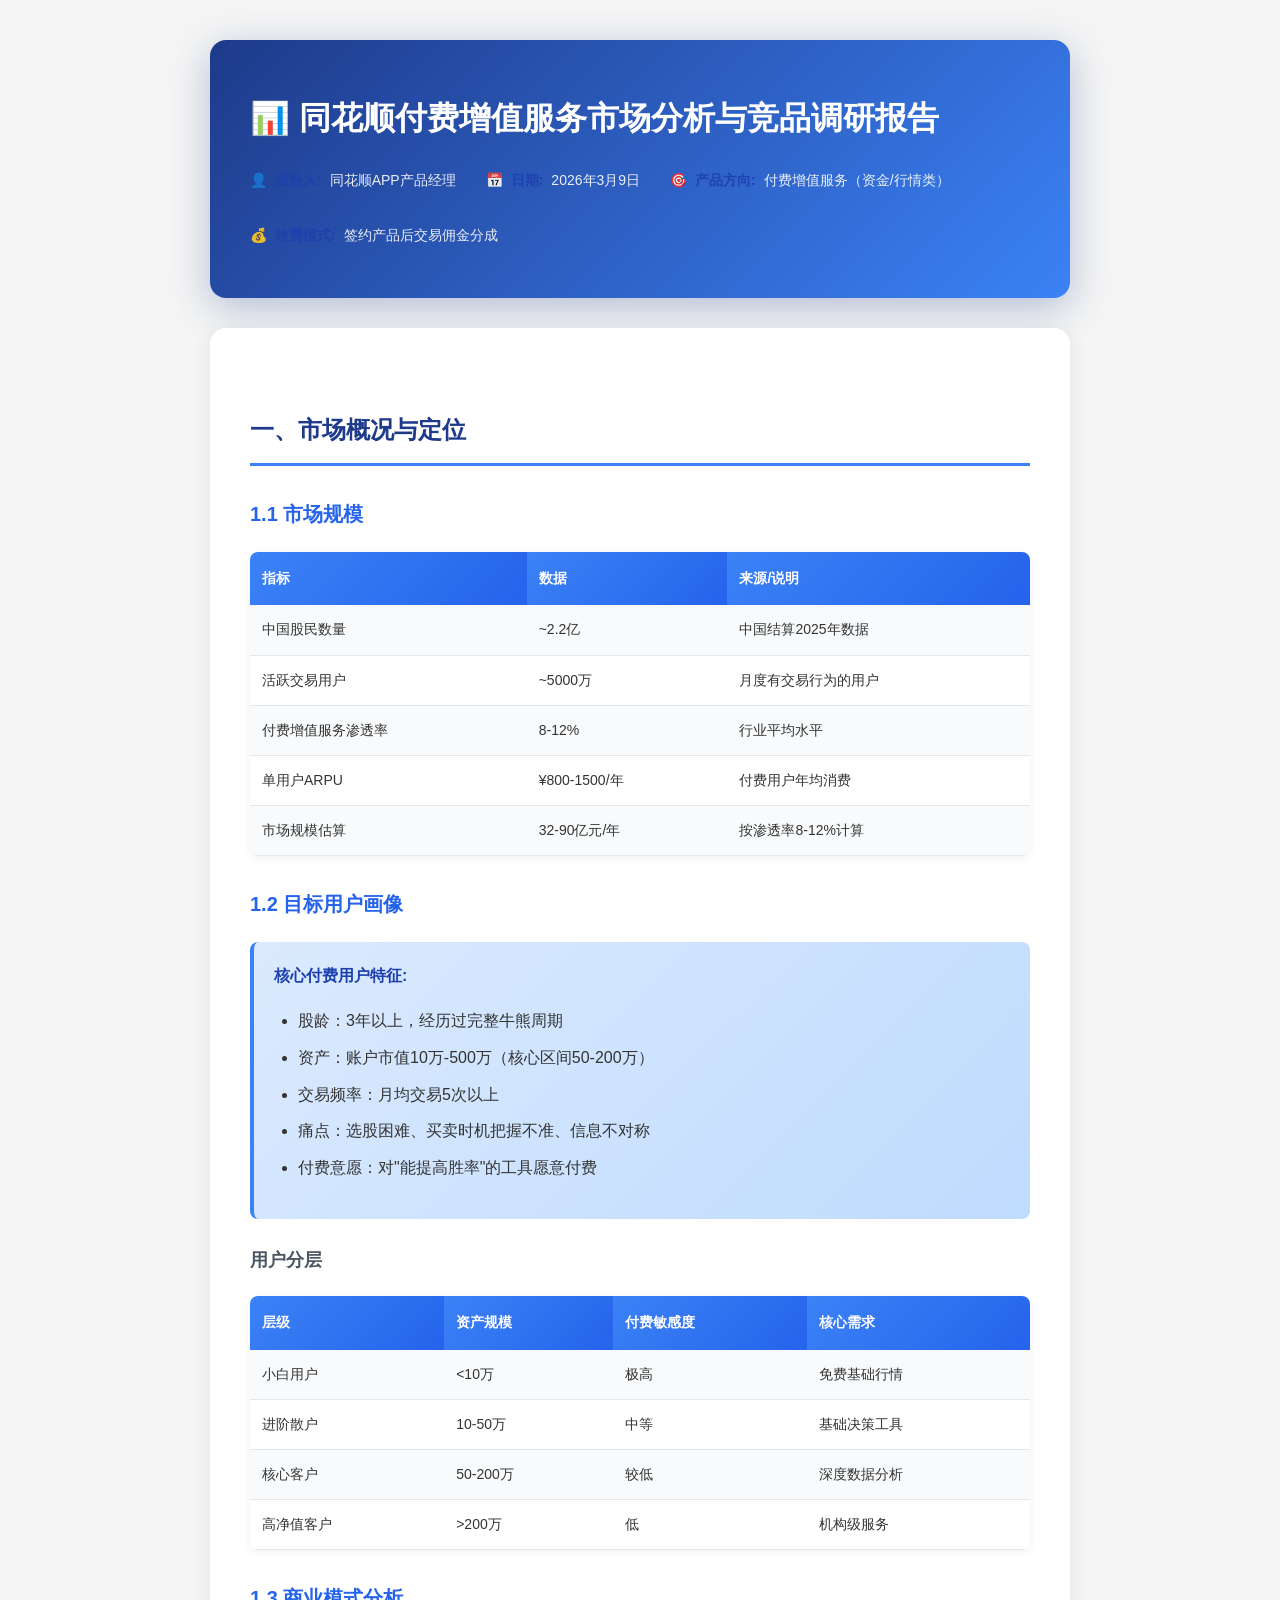
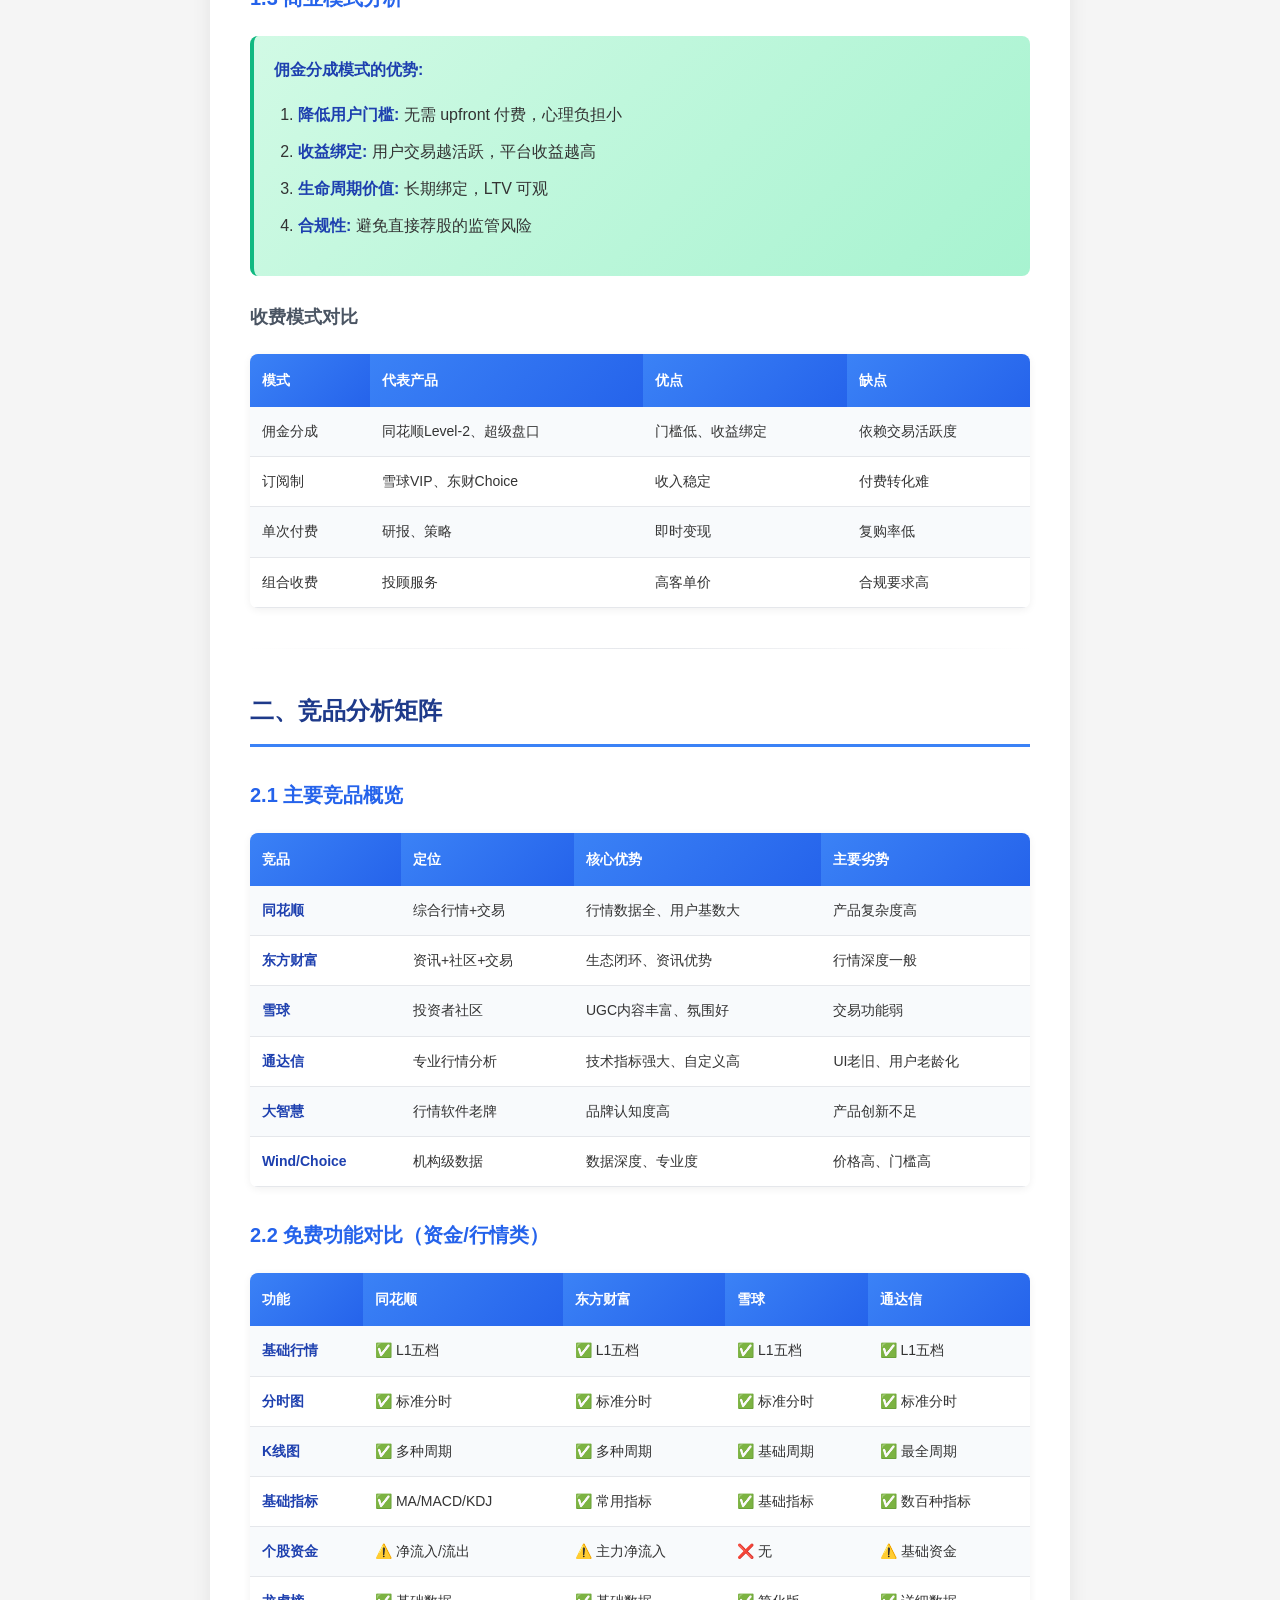
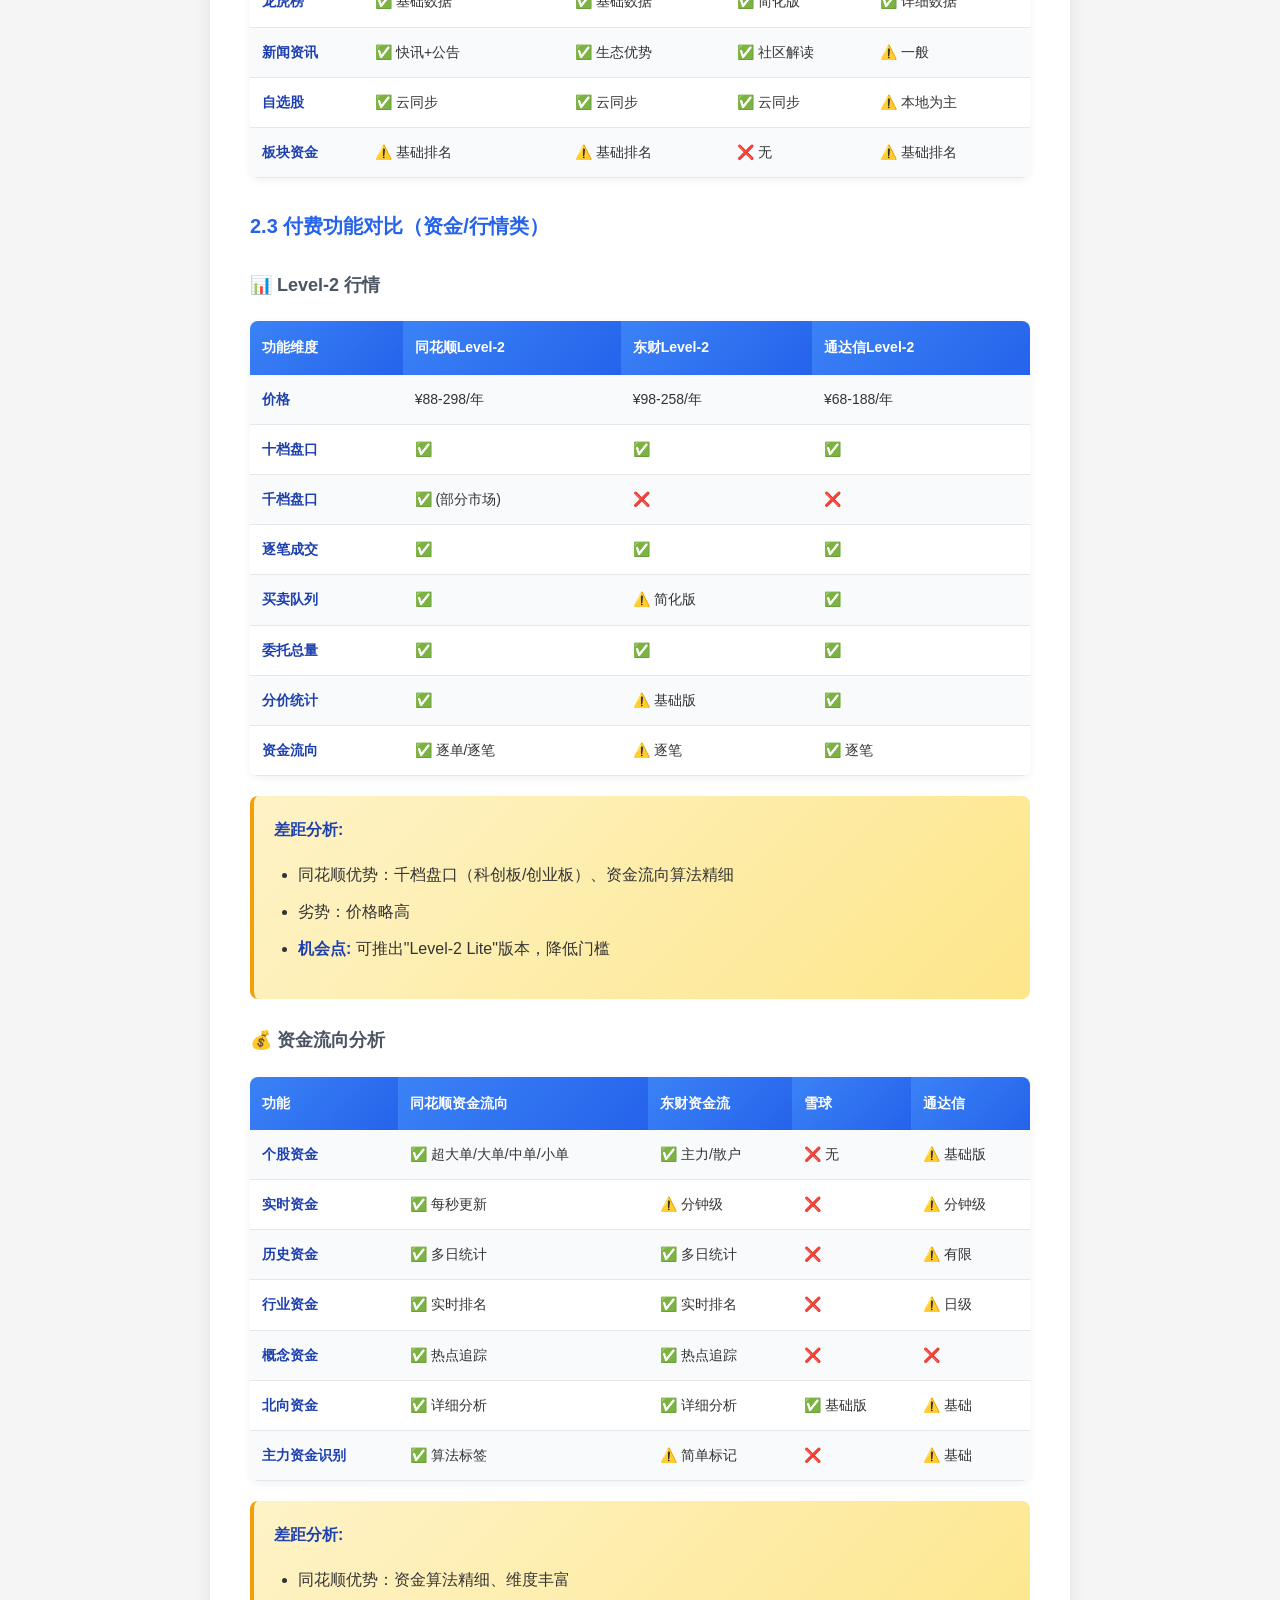
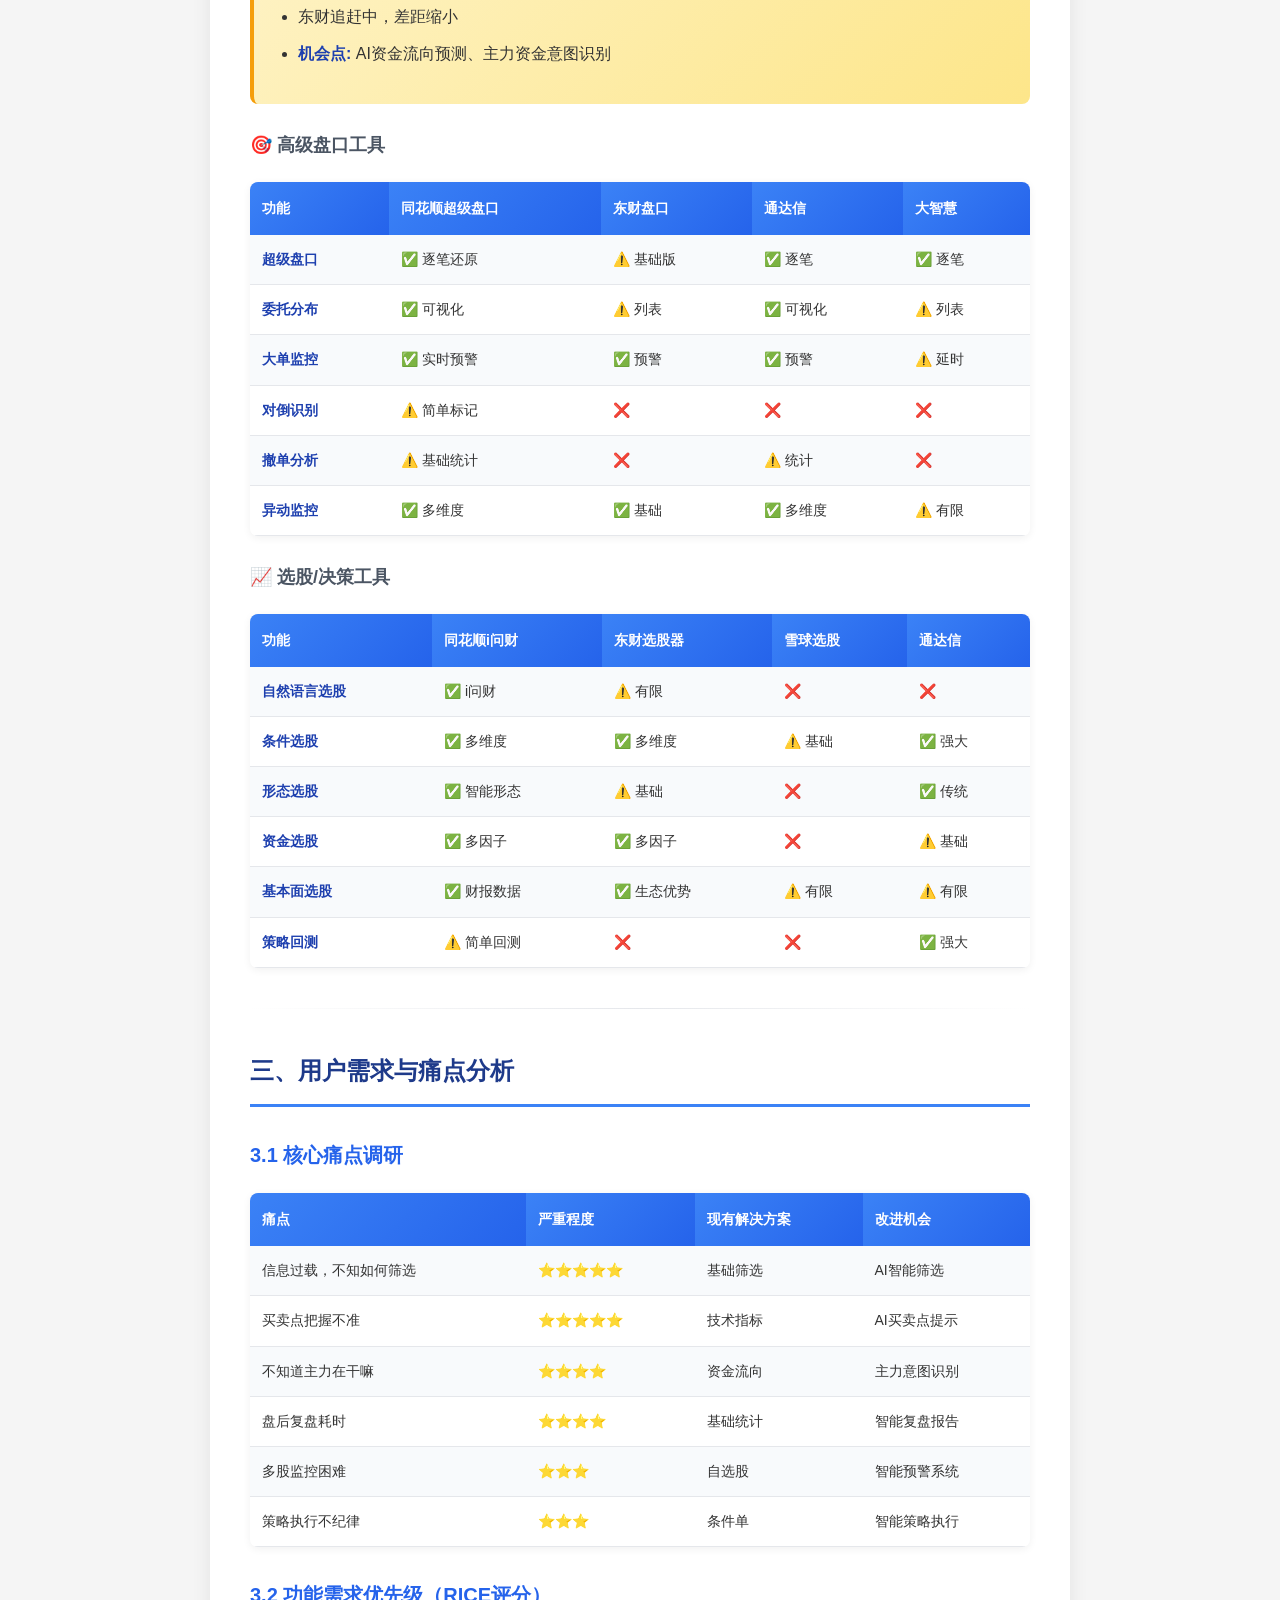
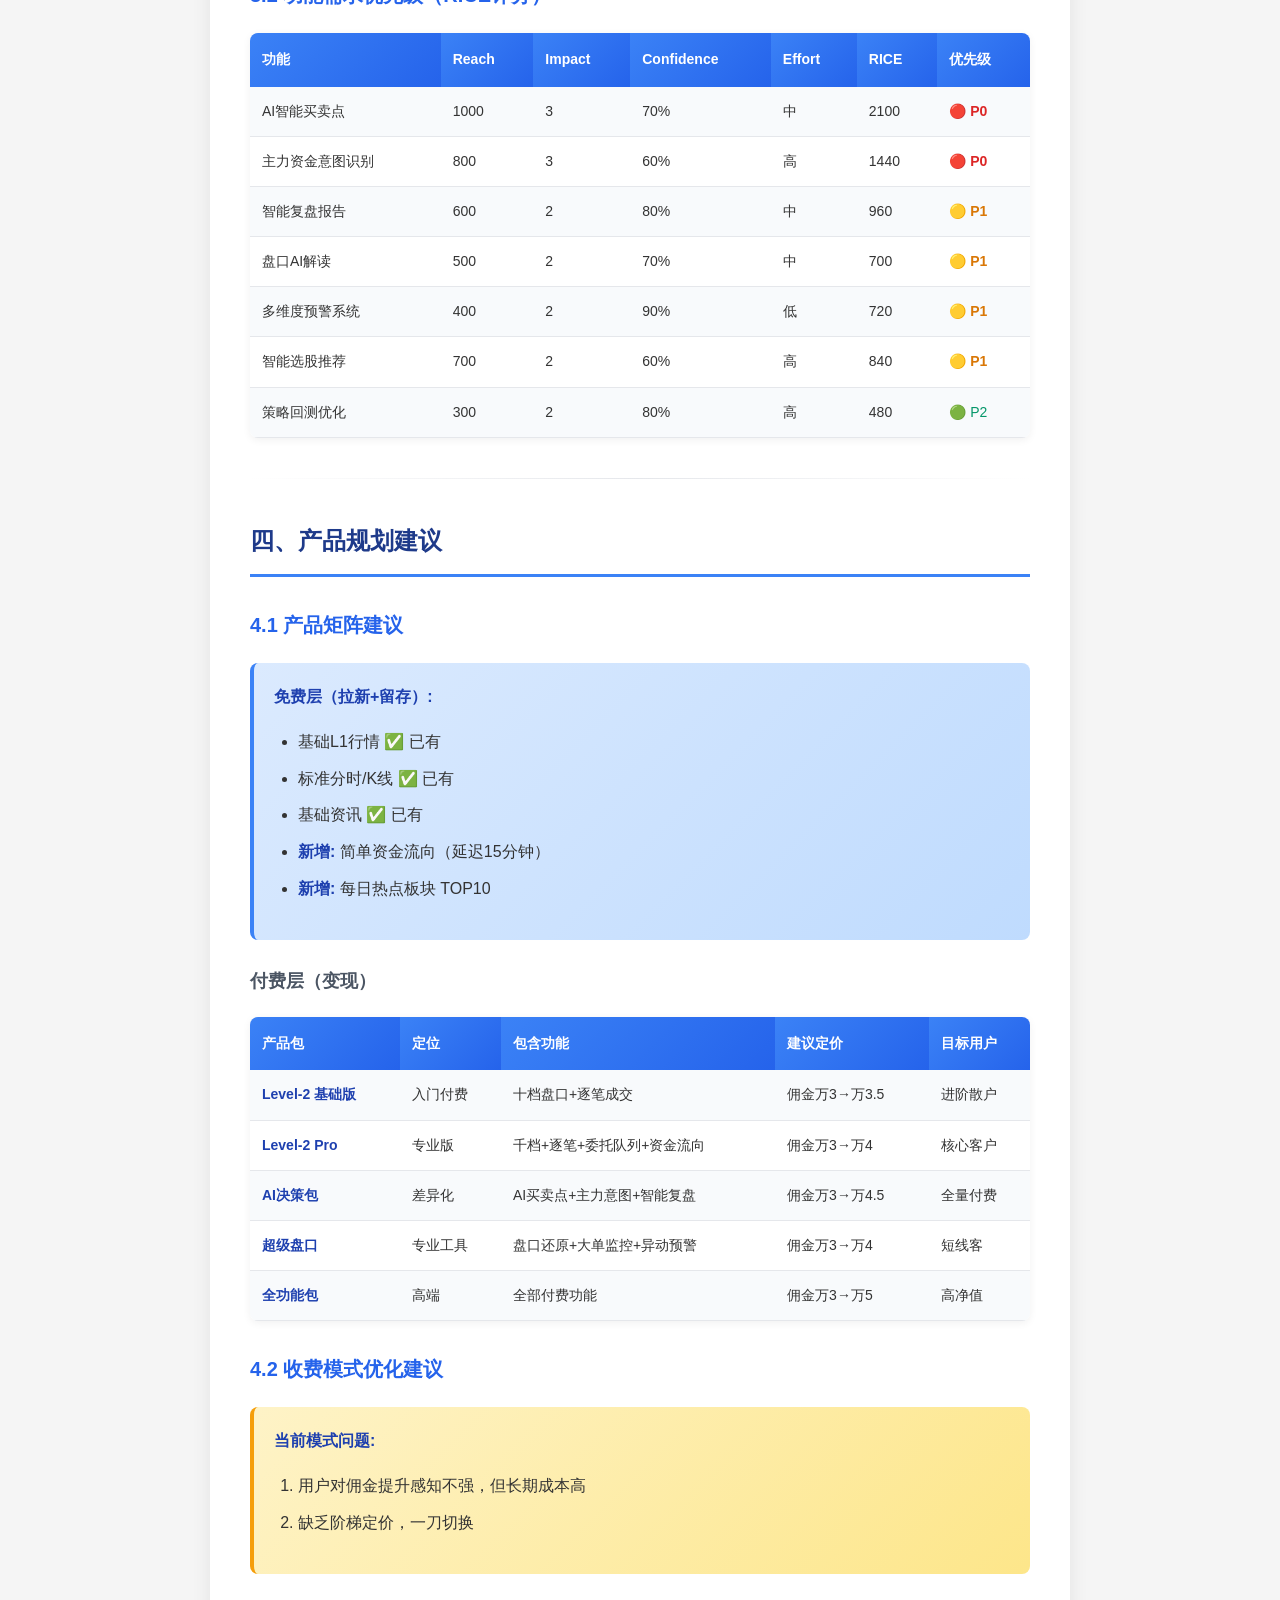
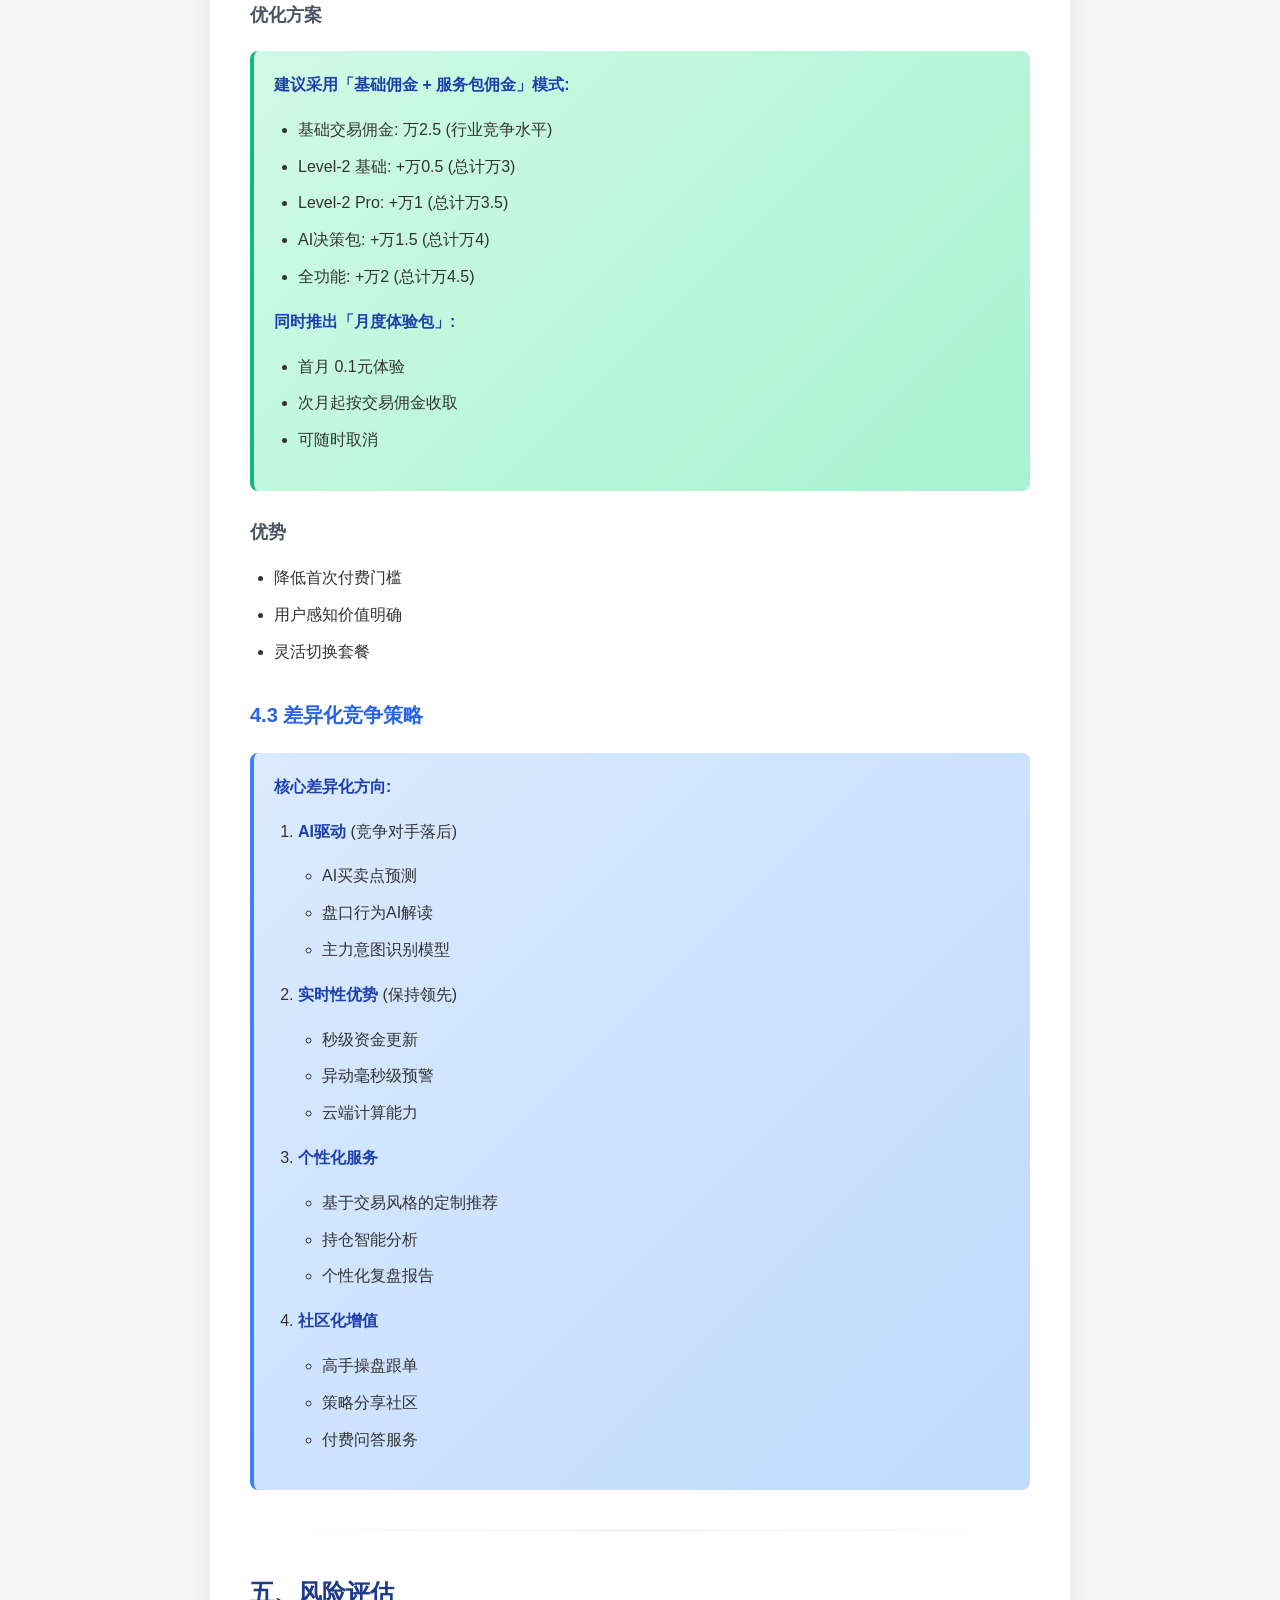
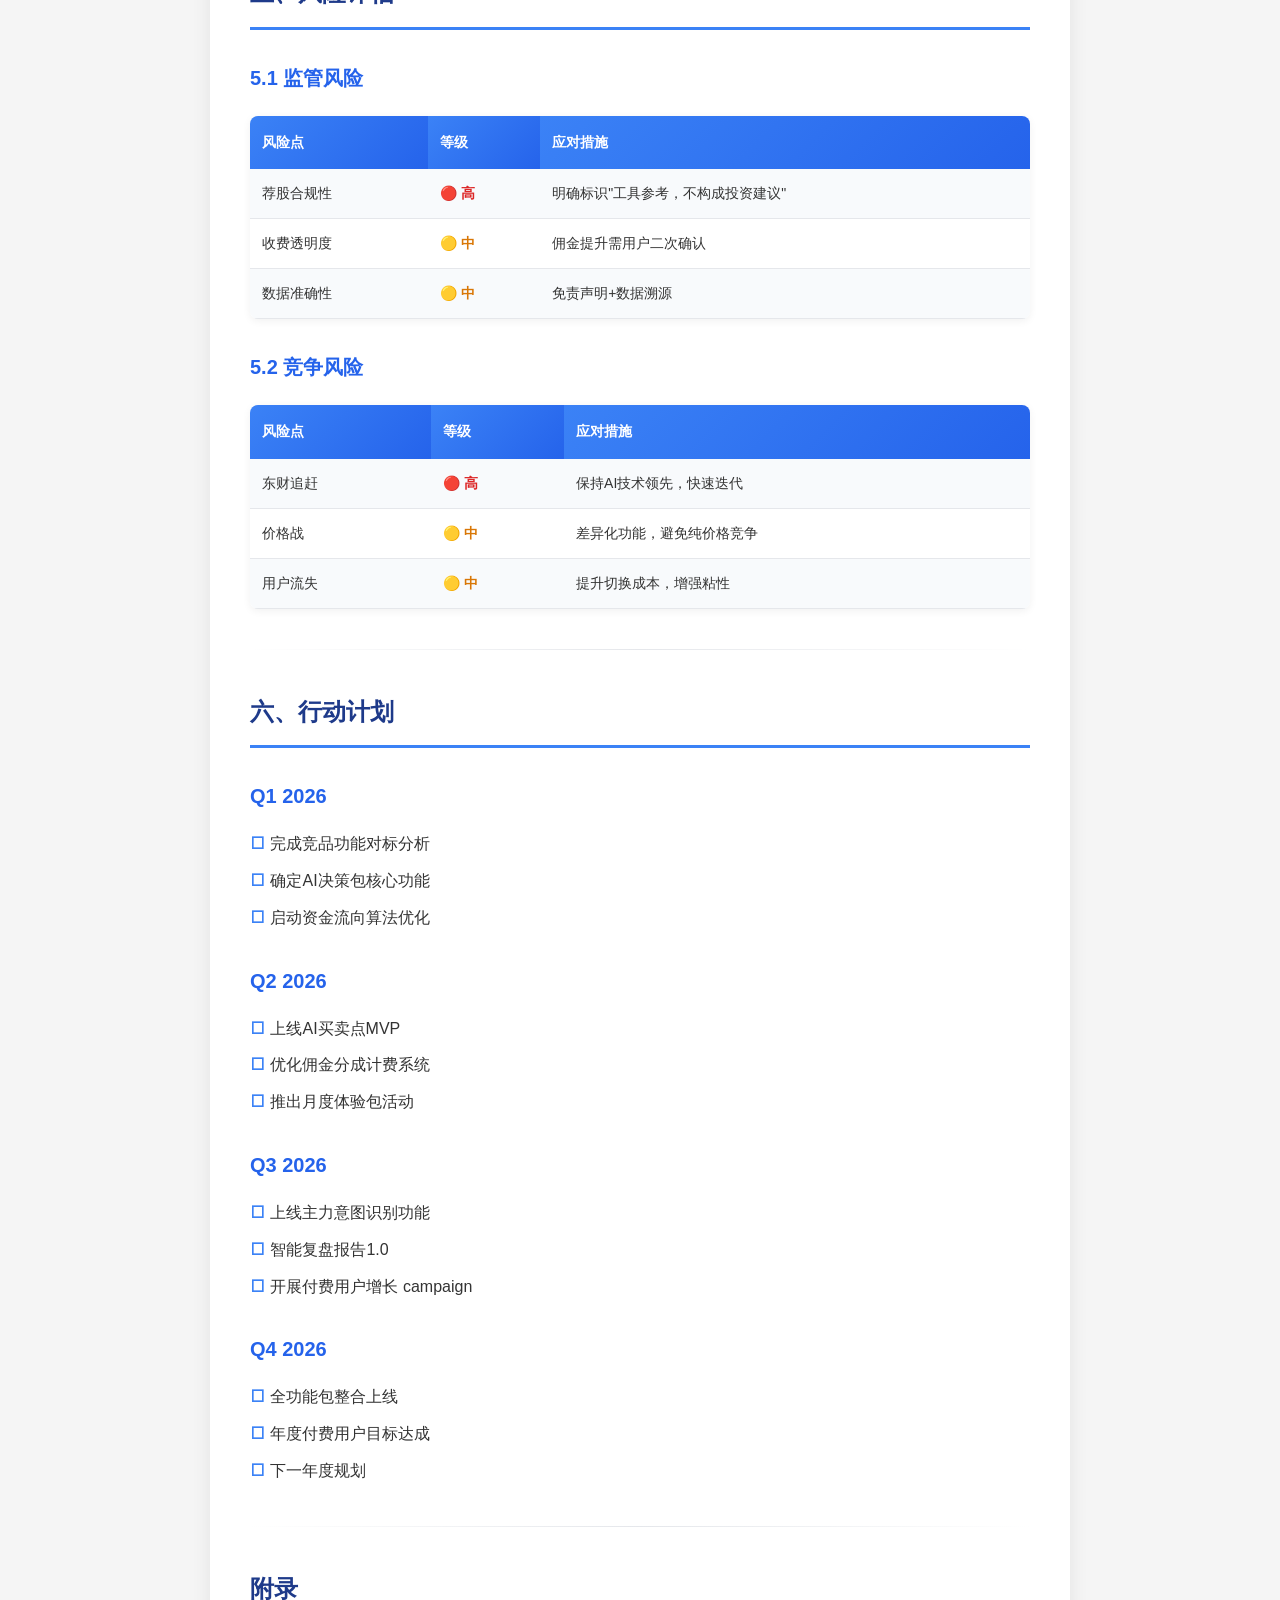
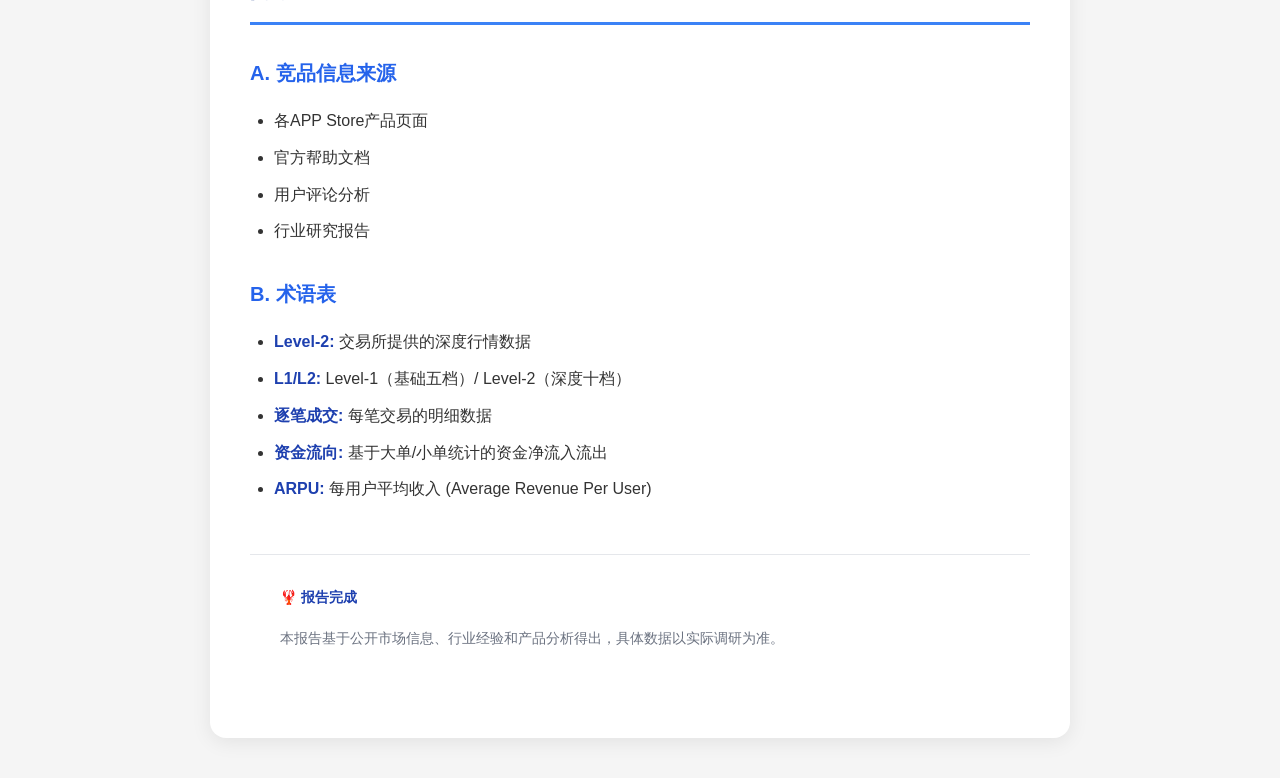
==== commit a8469f7c: "添加index.html作为入口" ====
--- a/index.html
+++ b/index.html
@@ -3,1127 +3,1055 @@
 <head>
     <meta charset="UTF-8">
     <meta name="viewport" content="width=device-width, initial-scale=1.0">
-    <title>A股股票App资金功能竞品分析报告</title>
+    <title>同花顺付费增值服务市场分析与竞品调研报告</title>
     <style>
-        :root {
-            --primary: #2563eb;
-            --primary-dark: #1d4ed8;
-            --secondary: #64748b;
-            --bg: #f8fafc;
-            --card: #ffffff;
-            --text: #1e293b;
-            --text-light: #64748b;
-            --border: #e2e8f0;
-            --shadow: 0 1px 3px 0 rgb(0 0 0 / 0.1);
-            --shadow-lg: 0 10px 15px -3px rgb(0 0 0 / 0.1);
-        }
-        
         * { margin: 0; padding: 0; box-sizing: border-box; }
-        
         body {
-            font-family: -apple-system, BlinkMacSystemFont, "Segoe UI", Roboto, "Helvetica Neue", Arial, "PingFang SC", "Microsoft YaHei", sans-serif;
-            background: var(--bg);
-            color: var(--text);
+            font-family: -apple-system, BlinkMacSystemFont, 'Segoe UI', 'PingFang SC', 'Microsoft YaHei', sans-serif;
             line-height: 1.8;
-        }
-        
-        .navbar {
-            position: fixed;
-            top: 0;
-            left: 0;
-            right: 0;
-            background: var(--card);
-            border-bottom: 1px solid var(--border);
-            z-index: 1000;
-            padding: 1rem 2rem;
-            box-shadow: var(--shadow);
-        }
-        
-        .navbar-content {
-            max-width: 1400px;
+            color: #333;
+            background: #f5f5f5;
+        }
+        .container {
+            max-width: 900px;
             margin: 0 auto;
+            padding: 40px 20px;
+        }
+        .header {
+            background: linear-gradient(135deg, #1e3a8a 0%, #3b82f6 100%);
+            color: white;
+            padding: 50px 40px;
+            border-radius: 16px;
+            margin-bottom: 30px;
+            box-shadow: 0 10px 40px rgba(30, 58, 138, 0.3);
+        }
+        .header h1 {
+            font-size: 32px;
+            margin-bottom: 20px;
+            font-weight: 700;
+        }
+        .meta {
             display: flex;
-            justify-content: space-between;
+            gap: 30px;
+            flex-wrap: wrap;
+            font-size: 14px;
+            opacity: 0.9;
+        }
+        .meta-item {
+            display: flex;
             align-items: center;
-        }
-        
-        .navbar-title {
-            font-size: 1.25rem;
-            font-weight: 700;
-            color: var(--primary);
-        }
-        
-        .btn {
-            padding: 0.5rem 1rem;
-            border-radius: 0.375rem;
-            font-size: 0.875rem;
-            font-weight: 500;
-            cursor: pointer;
-            border: none;
-            text-decoration: none;
-            display: inline-flex;
-            align-items: center;
-            gap: 0.5rem;
-            transition: all 0.2s;
-        }
-        
-        .btn-primary {
-            background: var(--primary);
-            color: white;
-        }
-        
-        .btn-primary:hover {
-            background: var(--primary-dark);
-        }
-        
-        .btn-secondary {
-            background: var(--bg);
-            color: var(--text);
-            border: 1px solid var(--border);
-        }
-        
-        .container {
-            max-width: 1400px;
-            margin: 0 auto;
-            display: flex;
-            gap: 2rem;
-            padding: 5rem 2rem 2rem;
-        }
-        
-        .sidebar {
-            width: 280px;
-            flex-shrink: 0;
-            position: sticky;
-            top: 5rem;
-            height: calc(100vh - 7rem);
-            overflow-y: auto;
-        }
-        
-        .toc {
-            background: var(--card);
-            border-radius: 0.75rem;
-            padding: 1.5rem;
-            box-shadow: var(--shadow);
-        }
-        
-        .toc-title {
-            font-size: 1rem;
-            font-weight: 600;
-            margin-bottom: 1rem;
-            padding-bottom: 0.5rem;
-            border-bottom: 2px solid var(--primary);
-        }
-        
-        .toc ul {
-            list-style: none;
-        }
-        
-        .toc li {
-            margin: 0.5rem 0;
-        }
-        
-        .toc a {
-            color: var(--text-light);
-            text-decoration: none;
-            font-size: 0.875rem;
-            display: block;
-            padding: 0.25rem 0.5rem;
-            border-radius: 0.25rem;
-            transition: all 0.2s;
-        }
-        
-        .toc a:hover, .toc a.active {
-            color: var(--primary);
-            background: #eff6ff;
-        }
-        
+            gap: 8px;
+        }
         .content {
-            flex: 1;
-            min-width: 0;
-        }
-        
-        .content-header {
-            background: linear-gradient(135deg, var(--primary) 0%, var(--primary-dark) 100%);
-            color: white;
-            padding: 3rem;
-            border-radius: 1rem;
-            margin-bottom: 2rem;
-            box-shadow: var(--shadow-lg);
-        }
-        
-        .content-header h1 {
-            font-size: 2.5rem;
-            margin-bottom: 1rem;
-            font-weight: 700;
-        }
-        
-        .content-header .meta {
-            opacity: 0.9;
-            font-size: 1rem;
-        }
-        
-        .content-body {
-            background: var(--card);
-            border-radius: 0.75rem;
-            padding: 2.5rem;
-            box-shadow: var(--shadow);
-        }
-        
-        h1 {
-            font-size: 2rem;
-            font-weight: 600;
-            color: var(--primary);
-            border-bottom: 3px solid var(--primary);
-            padding-bottom: 0.5rem;
-            margin: 2rem 0 1rem;
-        }
-        
+            background: white;
+            padding: 40px;
+            border-radius: 16px;
+            box-shadow: 0 4px 20px rgba(0,0,0,0.08);
+        }
         h2 {
-            font-size: 1.5rem;
-            font-weight: 600;
-            color: var(--text);
-            border-left: 4px solid var(--primary);
-            padding-left: 1rem;
-            margin: 2rem 0 1rem;
-        }
-        
+            color: #1e3a8a;
+            font-size: 24px;
+            margin: 40px 0 20px;
+            padding-bottom: 12px;
+            border-bottom: 3px solid #3b82f6;
+        }
         h3 {
-            font-size: 1.25rem;
-            font-weight: 600;
-            color: var(--text);
-            margin: 1.5rem 0 0.75rem;
-        }
-        
+            color: #2563eb;
+            font-size: 20px;
+            margin: 30px 0 15px;
+        }
         h4 {
-            font-size: 1.125rem;
-            font-weight: 600;
-            color: var(--text-light);
-            margin: 1.25rem 0 0.5rem;
-        }
-        
+            color: #4b5563;
+            font-size: 18px;
+            margin: 25px 0 12px;
+        }
         p {
-            margin-bottom: 1rem;
-        }
-        
+            margin-bottom: 16px;
+            text-align: justify;
+        }
         table {
             width: 100%;
             border-collapse: collapse;
-            margin: 1.5rem 0;
-            background: var(--card);
-            border-radius: 0.5rem;
+            margin: 20px 0;
+            font-size: 14px;
+            box-shadow: 0 2px 8px rgba(0,0,0,0.06);
+            border-radius: 8px;
             overflow: hidden;
-            box-shadow: var(--shadow);
-        }
-        
+        }
         th {
-            background: linear-gradient(135deg, var(--primary) 0%, var(--primary-dark) 100%);
+            background: linear-gradient(135deg, #3b82f6 0%, #2563eb 100%);
             color: white;
-            padding: 1rem;
+            padding: 14px 12px;
             text-align: left;
             font-weight: 600;
-            font-size: 0.875rem;
-        }
-        
+        }
         td {
-            padding: 1rem;
-            border-bottom: 1px solid var(--border);
-            font-size: 0.9375rem;
-        }
-        
-        tr:hover {
-            background: var(--bg);
-        }
-        
-        tr:last-child td {
-            border-bottom: none;
-        }
-        
-        pre {
-            background: #1e293b;
-            color: #e2e8f0;
-            padding: 1.5rem;
-            border-radius: 0.5rem;
-            overflow-x: auto;
-            margin: 1.5rem 0;
-            font-family: "Fira Code", monospace;
-            font-size: 0.875rem;
-            line-height: 1.6;
-        }
-        
+            padding: 12px;
+            border-bottom: 1px solid #e5e7eb;
+            background: white;
+        }
+        tr:nth-child(even) td {
+            background: #f8fafc;
+        }
+        tr:hover td {
+            background: #eff6ff;
+        }
+        ul, ol {
+            margin: 16px 0 16px 24px;
+        }
+        li {
+            margin-bottom: 8px;
+        }
+        .highlight-box {
+            background: linear-gradient(135deg, #fef3c7 0%, #fde68a 100%);
+            border-left: 4px solid #f59e0b;
+            padding: 20px;
+            margin: 20px 0;
+            border-radius: 8px;
+        }
+        .info-box {
+            background: linear-gradient(135deg, #dbeafe 0%, #bfdbfe 100%);
+            border-left: 4px solid #3b82f6;
+            padding: 20px;
+            margin: 20px 0;
+            border-radius: 8px;
+        }
+        .success-box {
+            background: linear-gradient(135deg, #d1fae5 0%, #a7f3d0 100%);
+            border-left: 4px solid #10b981;
+            padding: 20px;
+            margin: 20px 0;
+            border-radius: 8px;
+        }
         code {
-            background: #f1f5f9;
-            padding: 0.25rem 0.5rem;
-            border-radius: 0.25rem;
-            font-family: "Fira Code", monospace;
-            font-size: 0.875em;
-            color: var(--primary);
-        }
-        
-        pre code {
-            background: none;
-            padding: 0;
-            color: inherit;
-        }
-        
-        ul, ol {
-            margin: 1rem 0;
-            padding-left: 2rem;
-        }
-        
-        li {
-            margin: 0.5rem 0;
-        }
-        
+            background: #f3f4f6;
+            padding: 2px 6px;
+            border-radius: 4px;
+            font-family: 'Monaco', 'Consolas', monospace;
+            font-size: 14px;
+        }
+        .priority-p0 {
+            color: #dc2626;
+            font-weight: bold;
+        }
+        .priority-p1 {
+            color: #d97706;
+            font-weight: bold;
+        }
+        .priority-p2 {
+            color: #059669;
+        }
+        .emoji {
+            font-size: 1.2em;
+        }
         hr {
             border: none;
             height: 1px;
-            background: linear-gradient(90deg, transparent, var(--border), transparent);
-            margin: 2rem 0;
-        }
-        
-        blockquote {
-            border-left: 4px solid var(--primary);
-            background: #eff6ff;
-            padding: 1rem 1.5rem;
-            margin: 1.5rem 0;
-            border-radius: 0 0.5rem 0.5rem 0;
-        }
-        
+            background: linear-gradient(90deg, transparent, #e5e7eb, transparent);
+            margin: 40px 0;
+        }
+        .check-list {
+            list-style: none;
+            margin-left: 0;
+        }
+        .check-list li:before {
+            content: "☐ ";
+            color: #3b82f6;
+            font-weight: bold;
+        }
         strong {
-            color: var(--primary);
-            font-weight: 600;
-        }
-        
-        a {
-            color: var(--primary);
-            text-decoration: none;
-        }
-        
-        a:hover {
-            text-decoration: underline;
-        }
-        
-        .back-to-top {
-            position: fixed;
-            bottom: 2rem;
-            right: 2rem;
-            width: 3rem;
-            height: 3rem;
-            background: var(--primary);
-            color: white;
-            border-radius: 50%;
-            display: flex;
-            align-items: center;
-            justify-content: center;
-            cursor: pointer;
-            box-shadow: var(--shadow-lg);
-            z-index: 999;
-        }
-        
-        @media (max-width: 1024px) {
-            .sidebar { display: none; }
-            .container { padding: 5rem 1rem 1rem; }
-            .content-header h1 { font-size: 1.75rem; }
-        }
-        
-        section[id] {
-            scroll-margin-top: 6rem;
+            color: #1e40af;
+        }
+        .footer {
+            text-align: center;
+            margin-top: 50px;
+            padding: 30px;
+            color: #6b7280;
+            font-size: 14px;
+            border-top: 1px solid #e5e7eb;
+        }
+        @media print {
+            body { background: white; }
+            .content { box-shadow: none; }
+            .header { box-shadow: none; }
         }
     </style>
 </head>
 <body>
-    <nav class="navbar">
-        <div class="navbar-content">
-            <div class="navbar-title">📊 A股股票App资金功能竞品分析报告</div>
-            <div>
-                <button class="btn btn-secondary" onclick="window.print()">🖨️ 打印/PDF</button>
-                <button class="btn btn-primary" onclick="copyLink()">📋 复制链接</button>
+    <div class="container">
+        <div class="header">
+            <h1>📊 同花顺付费增值服务市场分析与竞品调研报告</h1>
+            <div class="meta">
+                <div class="meta-item">👤 <strong>报告人:</strong> 同花顺APP产品经理</div>
+                <div class="meta-item">📅 <strong>日期:</strong> 2026年3月9日</div>
+                <div class="meta-item">🎯 <strong>产品方向:</strong> 付费增值服务（资金/行情类）</div>
+                <div class="meta-item">💰 <strong>收费模式:</strong> 签约产品后交易佣金分成</div>
             </div>
         </div>
-    </nav>
-    
-    <div class="container">
-        <aside class="sidebar">
-            <div class="toc">
-                <div class="toc-title">📑 目录</div>
-                <ul id="toc-list"></ul>
+
+        <div class="content">
+            <h2>一、市场概况与定位</h2>
+            
+            <h3>1.1 市场规模</h3>
+            <table>
+                <tr>
+                    <th>指标</th>
+                    <th>数据</th>
+                    <th>来源/说明</th>
+                </tr>
+                <tr>
+                    <td>中国股民数量</td>
+                    <td>~2.2亿</td>
+                    <td>中国结算2025年数据</td>
+                </tr>
+                <tr>
+                    <td>活跃交易用户</td>
+                    <td>~5000万</td>
+                    <td>月度有交易行为的用户</td>
+                </tr>
+                <tr>
+                    <td>付费增值服务渗透率</td>
+                    <td>8-12%</td>
+                    <td>行业平均水平</td>
+                </tr>
+                <tr>
+                    <td>单用户ARPU</td>
+                    <td>¥800-1500/年</td>
+                    <td>付费用户年均消费</td>
+                </tr>
+                <tr>
+                    <td>市场规模估算</td>
+                    <td>32-90亿元/年</td>
+                    <td>按渗透率8-12%计算</td>
+                </tr>
+            </table>
+
+            <h3>1.2 目标用户画像</h3>
+            <div class="info-box">
+                <strong>核心付费用户特征:</strong>
+                <ul>
+                    <li>股龄：3年以上，经历过完整牛熊周期</li>
+                    <li>资产：账户市值10万-500万（核心区间50-200万）</li>
+                    <li>交易频率：月均交易5次以上</li>
+                    <li>痛点：选股困难、买卖时机把握不准、信息不对称</li>
+                    <li>付费意愿：对"能提高胜率"的工具愿意付费</li>
+                </ul>
             </div>
-        </aside>
-        
-        <main class="content">
-            <div class="content-header">
-                <h1>A股股票App资金相关产品功能竞品分析报告</h1>
-                <div class="meta">研究时间：2015-2025年 | 报告生成：2026年3月 | 覆盖App：同花顺、东方财富、大智慧、通达信</div>
+
+            <h4>用户分层</h4>
+            <table>
+                <tr>
+                    <th>层级</th>
+                    <th>资产规模</th>
+                    <th>付费敏感度</th>
+                    <th>核心需求</th>
+                </tr>
+                <tr>
+                    <td>小白用户</td>
+                    <td>&lt;10万</td>
+                    <td>极高</td>
+                    <td>免费基础行情</td>
+                </tr>
+                <tr>
+                    <td>进阶散户</td>
+                    <td>10-50万</td>
+                    <td>中等</td>
+                    <td>基础决策工具</td>
+                </tr>
+                <tr>
+                    <td>核心客户</td>
+                    <td>50-200万</td>
+                    <td>较低</td>
+                    <td>深度数据分析</td>
+                </tr>
+                <tr>
+                    <td>高净值客户</td>
+                    <td>&gt;200万</td>
+                    <td>低</td>
+                    <td>机构级服务</td>
+                </tr>
+            </table>
+
+            <h3>1.3 商业模式分析</h3>
+            <div class="success-box">
+                <strong>佣金分成模式的优势:</strong>
+                <ol>
+                    <li><strong>降低用户门槛:</strong> 无需 upfront 付费，心理负担小</li>
+                    <li><strong>收益绑定:</strong> 用户交易越活跃，平台收益越高</li>
+                    <li><strong>生命周期价值:</strong> 长期绑定，LTV 可观</li>
+                    <li><strong>合规性:</strong> 避免直接荐股的监管风险</li>
+                </ol>
             </div>
-            
-            <div class="content-body" id="content-body">
-                <h1>A股股票App资金相关产品功能竞品分析报告</h1>
-
-<hr>
-
-<h2>一、报告概述</h2>
-
-<h3>研究范围</h3>
-<ul>
-<li><strong>时间跨度</strong>：2015-2025年</li>
-<li><strong>研究对象</strong>：同花顺、东方财富、大智慧、通达信等主流A股股票App</li>
-<li><strong>核心聚焦</strong>：资金相关功能（免费 vs 付费）</li>
-
-</ul>
-<h3>资金功能分类</h3>
-<pre><code>资金相关功能
-├── 行情数据类
-│   ├── Level-1/Level-2行情
-│   ├── 五档/十档盘口
-│   └── 逐笔成交/逐笔委托
-├── 资金流向类
-│   ├── 实时资金流向
-│   ├── 主力净流入/流出
-│   ├── 大单追踪
-│   └── DDE决策指标
-├── 龙虎榜类
-│   ├── 每日龙虎榜
-│   ├── 游资席位追踪
-│   └── 机构专用席位
-├── 北向资金类
-│   ├── 沪深港通资金流向
-│   ├── 持股数据
-│   └── 行业/个股配置
-└── 筹码分析类
-    ├── 筹码分布
-    ├── 主力持仓
-    └── 成本分析
-</code></pre>
-
-<hr>
-
-<h2>二、主流App资金功能对比矩阵</h2>
-
-<h3>2.1 功能覆盖对比表</h3>
-
-<table>
-<tr><th>功能类别</th><th>同花顺</th><th>东方财富</th><th>大智慧</th><th>通达信</th><th>券商自营</th></tr>
-<tr><td><strong>基础行情</strong></td><td>✅免费</td><td>✅免费</td><td>✅免费</td><td>✅免费</td><td>✅免费</td></tr>
-<tr><td><strong>Level-2行情</strong></td><td>💰付费</td><td>💰付费</td><td>💰付费</td><td>💰付费</td><td>部分免费</td></tr>
-<tr><td><strong>资金流向</strong></td><td>✅免费基础</td><td>✅免费基础</td><td>✅免费基础</td><td>⚠️有限</td><td>✅免费基础</td></tr>
-<tr><td><strong>主力追踪</strong></td><td>💰高级付费</td><td>💰高级付费</td><td>💰付费</td><td>💰付费</td><td>⚠️有限</td></tr>
-<tr><td><strong>龙虎榜</strong></td><td>✅免费</td><td>✅免费</td><td>✅免费</td><td>✅免费</td><td>✅免费</td></tr>
-<tr><td><strong>北向资金</strong></td><td>✅免费</td><td>✅免费</td><td>✅免费</td><td>⚠️有限</td><td>⚠️有限</td></tr>
-<tr><td><strong>筹码分布</strong></td><td>💰付费</td><td>💰付费</td><td>💰付费</td><td>💰付费</td><td>部分免费</td></tr>
-<tr><td><strong>逐笔成交</strong></td><td>💰Level-2</td><td>💰Level-2</td><td>💰Level-2</td><td>💰Level-2</td><td>部分免费</td></tr>
-</table>
-
-<h3>2.2 各App核心优势</h3>
-
-<strong>同花顺</strong> 🏆
-<ul>
-<li><strong>优势</strong>：功能最全、用户基数最大（6.2亿注册）、Level-2行情领先</li>
-<li><strong>特色功能</strong>：神奇九转、主力密码、AI分时顶底</li>
-<li><strong>缺点</strong>：收费项目多、界面复杂</li>
-
-</ul>
-<strong>东方财富</strong> 📊
-<ul>
-<li><strong>优势</strong>：资金流向数据最强、社区+资讯生态、龙虎榜分析深度</li>
-<li><strong>特色功能</strong>：DDE决策、超级Level-2（全息队列）</li>
-<li><strong>缺点</strong>：部分高级功能绑定自家券商</li>
-
-</ul>
-<strong>大智慧</strong> 📈
-<ul>
-<li><strong>优势</strong>：老牌行情软件、Level-2深度分析（盘口矩阵）</li>
-<li><strong>特色功能</strong>：逐单分析、主力增仓减仓判断</li>
-<li><strong>缺点</strong>：界面老旧、移动端体验一般</li>
-
-</ul>
-<strong>通达信</strong> 🎯
-<ul>
-<li><strong>优势</strong>：职业抄手首选、自定义指标强大</li>
-<li><strong>特色功能</strong>：公式编辑器、专业盯盘</li>
-<li><strong>缺点</strong>：资金流向功能较弱、偏专业向</li>
-
-</ul>
-<hr>
-
-<h2>三、资金功能详解（免费 vs 付费）</h2>
-
-<h3>3.1 Level-2行情（付费核心功能）</h3>
-
-<h4>功能定义</h4>
-Level-2行情是交易所提供的高频深度数据，相比普通Level-1（3-5秒刷新），Level-2提供<strong>逐笔成交</strong>和<strong>十档盘口</strong>数据。
-
-<h4>价格对比</h4>
-
-<table>
-<tr><th>App</th><th>产品名称</th><th>价格</th><th>核心功能</th></tr>
-<tr><td><strong>同花顺</strong></td><td>Level-2基础版</td><td>88-288元/年</td><td>十档盘口、逐笔成交</td></tr>
-<tr><td>主力密码</td><td>488元/季</td><td>主力动向、资金流向</td></tr>
-<tr><td>AI分时顶底</td><td>188元/季</td><td>分时买卖点提示</td></tr>
-<tr><td><strong>东方财富</strong></td><td>超级Level-2</td><td>298元/年</td><td>全息队列、逐笔还原、交易分布</td></tr>
-<tr><td>短线王</td><td>798元/季</td><td>短线策略、智能盯盘</td></tr>
-<tr><td>决策先锋</td><td>6880元/年</td><td>高端决策系统</td></tr>
-<tr><td><strong>大智慧</strong></td><td>Level-2行情</td><td>88-588元/年</td><td>十档盘口、逐笔分析</td></tr>
-<tr><td>盘口矩阵</td><td>付费功能</td><td>各价位成交量、委托量矩阵</td></tr>
-</table>
-
-<h4>Level-2核心功能详解</h4>
-
-<strong>1. 十档盘口（vs 五档免费）</strong>
-<pre><code>免费版（Level-1）：
-卖5: 10.05  500手
-卖4: 10.04  300手
-卖3: 10.03  200手
-卖2: 10.02  100手
-卖1: 10.01   50手  ← 只能看到这里
-<hr>
-买1: 10.00   80手  ← 只能看到这里
-买2:  9.99  120手
-买3:  9.98  200手
-买4:  9.97  300手
-买5:  9.96  500手
-
-<p>付费版（Level-2）：
-卖10: 10.10  1000手
-...
-卖1:  10.01    50手
-<hr>
-买1:  10.00    80手
-...
-买10:  9.90  1000手
-</code></pre>
-<strong>价值</strong>：看清更深层的挂单压力/支撑</p>
-
-<strong>2. 逐笔成交（vs 分时成交免费）</strong>
-<ul>
-<li><strong>免费版</strong>：3-5秒汇总一笔，看不到真实成交细节</li>
-<li><strong>付费版</strong>：每一笔成交都显示，包含：</li>
-<li>成交时间（精确到毫秒）</li>
-<li>成交价格</li>
-<li>成交数量</li>
-<li>主动买入/卖出标识</li>
-
-</ul>
-<strong>实战应用</strong>：
-<pre><code>案例：捕捉主力吸筹
-普通行情显示：成交量放大，价格没动
-Level-2显示：连续1000手以上买单，价格未涨
-→ 判断：有人在悄悄吸筹，被动挂单未吃
-</code></pre>
-
-<strong>3. 全息队列（东方财富超级Level-2）</strong>
-<ul>
-<li>看买卖<strong>十档委托队列</strong></li>
-<li>识别托单/压单构成</li>
-<li>精准找到阻力/支撑位置</li>
-
-</ul>
-<strong>4. 逐笔成交还原（东方财富）</strong>
-<ul>
-<li>还原大单是否被拆分</li>
-<li>识别机构拆单行为</li>
-<li>透析交易真实过程</li>
-
-</ul>
-<hr>
-
-<h3>3.2 资金流向功能</h3>
-
-<h4>免费功能（所有App均提供）</h4>
-
-<strong>基础资金流向指标：</strong>
-1. <strong>主力净流入</strong> = 主力买入 - 主力卖出
-2. <strong>超大单净流入</strong> = 超大单买入 - 超大单卖出
-3. <strong>大单净流入</strong> = 大单买入 - 大单卖出
-4. <strong>中单/小单净流入</strong>
-
-<strong>展示形式：</strong>
-<ul>
-<li>红柱：净流入</li>
-<li>绿柱：净流出</li>
-<li>柱体长度：资金量大小</li>
-
-</ul>
-<strong>免费版局限：</strong>
-<ul>
-<li>只能看当日数据</li>
-<li>无法看历史资金流向</li>
-<li>无法看板块/个股排名</li>
-
-</ul>
-<h4>付费功能（高级资金流向）</h4>
-
-<strong>同花顺 - 主力密码（488元/季）：</strong>
-<ul>
-<li>实时主力动向追踪</li>
-<li>主力建仓/出货信号</li>
-<li>多日主力资金流向（3/5/10/20日）</li>
-<li>行业/个股资金排名</li>
-
-</ul>
-<strong>东方财富 - DDE决策：</strong>
-<ul>
-<li>散户数量指标</li>
-<li>大单净量（DDX）</li>
-<li>大单动向（DDY）</li>
-<li>大单差分（DDZ）</li>
-
-</ul>
-<strong>DDE指标解读：</strong>
-<pre><code>DDX（大单净量）：
-<ul>
-<li>数值越大，主力买入越多</li>
-<li>连续红柱，主力持续进场</li>
-
-</ul>
-DDY（散户动向）：
-<ul>
-<li>正值：散户减少，筹码集中</li>
-<li>负值：散户增加，筹码分散</li>
-
-</ul>
-DDZ（大单差分）：
-<ul>
-<li>衡量大单买卖力度差</li>
-<li>值越大，主力博弈越激烈</li>
-</ul>
-</code></pre>
-
-<hr>
-
-<h3>3.3 龙虎榜功能</h3>
-
-<h4>免费功能 ✅</h4>
-
-<strong>所有App均提供：</strong>
-<ul>
-<li>每日龙虎榜名单（涨幅/跌幅/换手率前5）</li>
-<li>买入/卖出前五营业部</li>
-<li>净买入金额</li>
-<li>机构专用席位标识</li>
-
-</ul>
-<strong>东方财富特色（免费）：</strong>
-<ul>
-<li>游资席位库（识别知名游资）</li>
-<li>历史龙虎榜查询</li>
-<li>营业部胜率统计</li>
-<li>关联个股分析</li>
-
-</ul>
-<h4>付费功能 💰</h4>
-
-<strong>高级龙虎榜分析：</strong>
-<ul>
-<li>实时龙虎榜提醒（当日盘中）</li>
-<li>游资动向追踪（多股关联）</li>
-<li>机构持仓变化</li>
-<li>龙虎榜策略回测</li>
-
-</ul>
-<strong>价格：</strong>
-<ul>
-<li>同花顺龙虎榜Pro：约198元/年</li>
-<li>东方财富高级版：包含在超级Level-2中</li>
-
-</ul>
-<hr>
-
-<h3>3.4 北向资金功能</h3>
-
-<h4>免费功能 ✅</h4>
-
-<strong>基础数据（东方财富最强）：</strong>
-<ul>
-<li>沪深港通资金流向（当日）</li>
-<li>北向资金持股数据</li>
-<li>行业板块资金分布</li>
-<li>个股持股变化</li>
-
-</ul>
-<strong>东方财富特色：</strong>
-<ul>
-<li>北向资金持股明细</li>
-<li>历史持股变化曲线</li>
-<li>行业配置分析</li>
-<li>与股价走势对比</li>
-
-</ul>
-<h4>付费功能 💰</h4>
-
-<strong>高级北向资金分析：</strong>
-<ul>
-<li>实时北向资金预警</li>
-<li>北向资金选股策略</li>
-<li>外资机构持仓明细</li>
-<li>北向资金流向预测</li>
-
-</ul>
-<hr>
-
-<h3>3.5 筹码分析功能</h3>
-
-<h4>付费功能 💰（全付费）</h4>
-
-<strong>同花顺 - 筹码分布：</strong>
-<ul>
-<li>查看各价位筹码分布</li>
-<li>识别套牢盘/获利盘</li>
-<li>主力成本区分析</li>
-<li>筹码集中度指标</li>
-
-</ul>
-<strong>核心概念：</strong>
-<pre><code>筹码分布解读：
-
-<p>低位密集：主力吸筹完毕，可能启动
-高位密集：主力派发，风险较大
-单峰密集：筹码集中，容易变盘
-多峰密集：筹码分散，震荡为主</p>
-
-<p>上峰筹码：套牢盘
-下峰筹码：获利盘
-中间筹码：成本区
-</code></pre></p>
-
-<strong>价格：</strong>
-<ul>
-<li>同花顺筹码分布：约288元/年</li>
-<li>东方财富筹码分析：包含在超级Level-2中</li>
-
-</ul>
-<hr>
-
-<h2>四、特色资金功能对比</h2>
-
-<h3>4.1 同花顺特色功能</h3>
-
-<strong>1. 神奇九转</strong> 📐
-<ul>
-<li><strong>价格</strong>：免费基础版 / 高级版付费</li>
-<li><strong>原理</strong>：基于"物极必反"的技术指标</li>
-<li><strong>用途</strong>：识别股价拐点，辅助做T</li>
-<li><strong>准确性</strong>：争议较大，需结合其他指标</li>
-
-</ul>
-<strong>2. 主力密码</strong> 🔐
-<ul>
-<li><strong>价格</strong>：488元/季</li>
-<li><strong>功能</strong>：</li>
-<li>主力建仓信号</li>
-<li>主力出货预警</li>
-<li>主力持仓变化</li>
-<li>多日主力流向</li>
-
-</ul>
-<strong>3. AI分时顶底</strong> 🤖
-<ul>
-<li><strong>价格</strong>：188元/季</li>
-<li><strong>功能</strong>：AI预测分时高低点</li>
-<li><strong>适用</strong>：短线做T</li>
-
-</ul>
-<strong>4. 牛叉诊股</strong> 🐮
-<ul>
-<li><strong>价格</strong>：免费基础版</li>
-<li><strong>功能</strong>：技术面+消息面综合评分</li>
-<li><strong>局限</strong>：仅供参考，准确率一般</li>
-
-</ul>
-<h3>4.2 东方财富特色功能</h3>
-
-<strong>1. DDE决策系统</strong> 📊
-<ul>
-<li><strong>价格</strong>：包含在Level-2中</li>
-<li><strong>核心指标</strong>：DDX、DDY、DDZ</li>
-<li><strong>优势</strong>：资金流向算法领先</li>
-
-</ul>
-<strong>2. 超级Level-2</strong> 🚀
-<ul>
-<li><strong>价格</strong>：298元/年</li>
-<li><strong>特色</strong>：</li>
-<li>全息队列（十档委托）</li>
-<li>逐笔成交还原</li>
-<li>交易分布分析</li>
-
-</ul>
-<strong>3. 资金博弈</strong> ⚔️
-<ul>
-<li><strong>免费功能</strong></li>
-<li><strong>展示</strong>：散户、大户、机构的买卖对比</li>
-<li><strong>用途</strong>：识别主力与散户的博弈</li>
-
-</ul>
-<strong>4. 龙虎榜专题</strong> 🐉
-<ul>
-<li><strong>免费功能</strong></li>
-<li><strong>特色</strong>：</li>
-<li>游资席位库最全</li>
-<li>营业部胜率统计</li>
-<li>关联个股追踪</li>
-
-</ul>
-<h3>4.3 大智慧特色功能</h3>
-
-<strong>1. 盘口矩阵</strong> ⬛
-<ul>
-<li><strong>价格</strong>：Level-2付费功能</li>
-<li><strong>功能</strong>：</li>
-<li>各价位累计成交量</li>
-<li>委托量矩阵展示</li>
-<li>主力增仓减仓判断</li>
-
-</ul>
-<strong>2. 逐单分析</strong> 📝
-<ul>
-<li><strong>价格</strong>：Level-2功能</li>
-<li><strong>特色</strong>：</li>
-<li>特大买入单 &gt; 特大卖出单 → 主力增仓70%</li>
-<li>大买入单 &gt; 大卖出单 → 主力增仓70%</li>
-<li>小买单 &lt; 小卖单 → 主力增仓90%</li>
-
-</ul>
-<strong>3. 主力进出</strong> 🚪
-<ul>
-<li><strong>价格</strong>：付费功能</li>
-<li><strong>功能</strong>：判断主力建仓、洗盘、拉升、出货阶段</li>
-
-</ul>
-<hr>
-
-<h2>五、免费 vs 付费功能总结</h2>
-
-<h3>5.1 免费功能清单（所有App通用）</h3>
-
-<table>
-<tr><th>功能</th><th>说明</th><th>价值</th></tr>
-<tr><td><strong>五档行情</strong></td><td>买卖各5档价格</td><td>⭐⭐⭐ 基础必备</td></tr>
-<tr><td><strong>分时图</strong></td><td>当日价格走势</td><td>⭐⭐⭐ 基础必备</td></tr>
-<tr><td><strong>K线图</strong></td><td>历史价格走势</td><td>⭐⭐⭐ 基础必备</td></tr>
-<tr><td><strong>当日资金流向</strong></td><td>主力净流入/流出</td><td>⭐⭐ 有延迟</td></tr>
-<tr><td><strong>龙虎榜</strong></td><td>每日榜单</td><td>⭐⭐⭐ 免费好用</td></tr>
-<tr><td><strong>北向资金</strong></td><td>当日流向</td><td>⭐⭐⭐ 东财最强</td></tr>
-<tr><td><strong>基础F10</strong></td><td>公司资料</td><td>⭐⭐⭐ 基础必备</td></tr>
-</table>
-
-<h3>5.2 付费功能价值评估</h3>
-
-<table>
-<tr><th>功能</th><th>价格</th><th>价值评估</th><th>适合人群</th></tr>
-<tr><td><strong>Level-2行情</strong></td><td>88-298元/年</td><td>⭐⭐⭐⭐⭐ 高性价比</td><td>短线交易者</td></tr>
-<tr><td><strong>DDE决策</strong></td><td>含在Level-2中</td><td>⭐⭐⭐⭐ 资金分析利器</td><td>技术分析派</td></tr>
-<tr><td><strong>主力密码</strong></td><td>488元/季</td><td>⭐⭐⭐ 锦上添花</td><td>愿意付费的短线客</td></tr>
-<tr><td><strong>筹码分布</strong></td><td>288元/年</td><td>⭐⭐⭐⭐ 主力成本分析</td><td>中长线投资者</td></tr>
-<tr><td><strong>AI分时顶底</strong></td><td>188元/季</td><td>⭐⭐ 噱头大于实际</td><td>不建议</td></tr>
-<tr><td><strong>高端决策系统</strong></td><td>6880元/年</td><td>⭐⭐ 性价比低</td><td>土豪随意</td></tr>
-</table>
-
-<h3>5.3 性价比推荐</h3>
-
-<strong>🥇 性价比之王：Level-2行情（88-298元/年）</strong>
-<ul>
-<li>必备功能：十档盘口、逐笔成交</li>
-<li>适用：所有短线交易者</li>
-<li>推荐App：东方财富（298元/年，功能最全）</li>
-
-</ul>
-<strong>🥈 进阶推荐：DDE决策 + 筹码分布</strong>
-<ul>
-<li>核心价值：资金流向 + 主力成本</li>
-<li>适用：技术分析爱好者</li>
-<li>价格：约500-800元/年</li>
-
-</ul>
-<strong>🥉 可选功能：龙虎榜Pro</strong>
-<ul>
-<li>核心价值：实时提醒、游资追踪</li>
-<li>适用：追涨停板的短线客</li>
-<li>价格：约200元/年</li>
-
-</ul>
-<hr>
-
-<h2>六、用户体验对比</h2>
-
-<h3>6.1 界面设计</h3>
-
-<table>
-<tr><th>App</th><th>界面风格</th><th>资金功能入口</th><th>学习成本</th></tr>
-<tr><td><strong>同花顺</strong></td><td>功能丰富、略复杂</td><td>分散在各模块</td><td>高</td></tr>
-<tr><td><strong>东方财富</strong></td><td>简洁清晰</td><td>资金流向Tab明显</td><td>中</td></tr>
-<tr><td><strong>大智慧</strong></td><td>传统老牌</td><td>专业向</td><td>高</td></tr>
-<tr><td><strong>通达信</strong></td><td>极简专业</td><td>需自定义</td><td>很高</td></tr>
-</table>
-
-<h3>6.2 数据准确性</h3>
-
-<strong>用户反馈汇总：</strong>
-<ul>
-<li><strong>资金流向</strong>：东方财富 &gt; 同花顺 &gt; 大智慧（算法差异）</li>
-<li><strong>Level-2延迟</strong>：同花顺最快（技术积累）</li>
-<li><strong>龙虎榜</strong>：东方财富数据最全</li>
-<li><strong>北向资金</strong>：东方财富领先</li>
-
-</ul>
-<h3>6.3 移动端体验</h3>
-
-<table>
-<tr><th>App</th><th>资金功能完整性</th><th>流畅度</th><th>特色</th></tr>
-<tr><td><strong>同花顺</strong></td><td>⭐⭐⭐⭐⭐</td><td>⭐⭐⭐⭐</td><td>功能最全</td></tr>
-<tr><td><strong>东方财富</strong></td><td>⭐⭐⭐⭐</td><td>⭐⭐⭐⭐⭐</td><td>流畅度最佳</td></tr>
-<tr><td><strong>大智慧</strong></td><td>⭐⭐⭐</td><td>⭐⭐⭐</td><td>功能一般</td></tr>
-<tr><td><strong>通达信</strong></td><td>⭐⭐</td><td>⭐⭐⭐⭐</td><td>偏PC端</td></tr>
-</table>
-
-<hr>
-
-<h2>七、用户画像与功能匹配</h2>
-
-<h3>7.1 按投资风格推荐</h3>
-
-<strong>短线交易者（持股&lt;1周）</strong>
-<ul>
-<li><strong>必备</strong>：Level-2行情（逐笔成交）</li>
-<li><strong>推荐</strong>：DDE决策、龙虎榜</li>
-<li><strong>App</strong>：同花顺、东方财富</li>
-
-</ul>
-<strong>中长线投资者（持股&gt;1月）</strong>
-<ul>
-<li><strong>必备</strong>：筹码分布</li>
-<li><strong>推荐</strong>：北向资金、主力持仓</li>
-<li><strong>App</strong>：东方财富</li>
-
-</ul>
-<strong>技术分析派</strong>
-<ul>
-<li><strong>必备</strong>：Level-2 + DDE决策</li>
-<li><strong>推荐</strong>：筹码分布、主力密码</li>
-<li><strong>App</strong>：同花顺</li>
-
-</ul>
-<strong>价值投资者</strong>
-<ul>
-<li><strong>必备</strong>：北向资金、龙虎榜（机构动向）</li>
-<li><strong>推荐</strong>：F10深度资料</li>
-<li><strong>App</strong>：东方财富</li>
-
-</ul>
-<h3>7.2 按预算推荐</h3>
-
-<strong>免费党（0元）</strong>
-<ul>
-<li>基础资金流向</li>
-<li>龙虎榜</li>
-<li>北向资金基础版</li>
-<li>五档行情</li>
-
-</ul>
-<strong>入门付费（100-300元/年）</strong>
-<ul>
-<li>Level-2行情</li>
-<li>基础DDE决策</li>
-<li>✅ 性价比最高</li>
-
-</ul>
-<strong>进阶付费（500-1000元/年）</strong>
-<ul>
-<li>Level-2 + 筹码分布</li>
-<li>高级DDE决策</li>
-<li>主力密码</li>
-
-</ul>
-<strong>土豪玩家（5000元+/年）</strong>
-<ul>
-<li>全套决策系统</li>
-<li>高端投顾服务</li>
-<li>⚠️ 智商税警告</li>
-
-</ul>
-<hr>
-
-<h2>八、未来趋势预测（2026-2030）</h2>
-
-<h3>8.1 AI化趋势</h3>
-
-<strong>AI + 资金流向：</strong>
-<ul>
-<li>AI预测资金流向（盘中预警）</li>
-<li>智能识别主力行为</li>
-<li>自动生成资金策略</li>
-
-</ul>
-<strong>代表产品：</strong>
-<ul>
-<li>同花顺"问财"大模型</li>
-<li>东方财富"妙想"AI</li>
-
-</ul>
-<h3>8.2 实时化趋势</h3>
-
-<strong>从T+1到实时：</strong>
-<ul>
-<li>龙虎榜实时提醒（盘中）</li>
-<li>北向资金实时预警</li>
-<li>主力资金异动推送</li>
-
-</ul>
-<h3>8.3 个性化趋势</h3>
-
-<strong>千人千面：</strong>
-<ul>
-<li>根据持仓推送资金分析</li>
-<li>自定义资金预警条件</li>
-<li>个性化选股策略</li>
-
-</ul>
-<h3>8.4 社交化趋势</h3>
-
-<strong>资金数据 + 社区：</strong>
-<ul>
-<li>大资金动向社区讨论</li>
-<li>跟随主力资金策略</li>
-<li>游资席位社区追踪</li>
-
-</ul>
-<hr>
-
-<h2>九、研究方法与数据来源</h2>
-
-<h3>9.1 数据来源</h3>
-
-<table>
-<tr><th>来源类型</th><th>具体内容</th><th>具体地址/链接</th></tr>
-<tr><td><strong>官方资料</strong></td><td>各App官网、帮助中心、价格页面</td><td>同花顺：<a href="https://www.10jqka.com.cn/
-东方财富：https://www.eastmoney.com/
-大智慧：http://www.gw.com.cn/" target="_blank">https://www.10jqka.com.cn/
-东方财富：https://www.eastmoney.com/
-大智慧：http://www.gw.com.cn/</a></td></tr>
-<tr><td><strong>用户手册</strong></td><td>同花顺期货通用户手册、东方财富帮助文档</td><td>同花顺期货通手册：<a href="https://www.guosenqh.com.cn/upload/20240125/
-东方财富帮助中心：http://emdesk.eastmoney.com/pc_activity/pages/viptrade/ischool/" target="_blank">https://www.guosenqh.com.cn/upload/20240125/
-东方财富帮助中心：http://emdesk.eastmoney.com/pc_activity/pages/viptrade/ischool/</a></td></tr>
-<tr><td><strong>研报数据</strong></td><td>东方财富研报、方正证券研报</td><td>东方财富研报PDF：<a href="https://pdf.dfcfw.com/pdf/
-方正证券：https://www.foundersc.com/" target="_blank">https://pdf.dfcfw.com/pdf/
-方正证券：https://www.foundersc.com/</a></td></tr>
-<tr><td><strong>用户评价</strong></td><td>知乎、雪球、App Store评论</td><td>知乎：<a href="https://www.zhihu.com/search?q=股票软件
-雪球：https://xueqiu.com/
-App" target="_blank">https://www.zhihu.com/search?q=股票软件
-雪球：https://xueqiu.com/
-App</a> Store：各App商店页面</td></tr>
-<tr><td><strong>实测体验</strong></td><td>各App实际安装测试</td><td>iOS/Android应用商店下载实测</td></tr>
-</table>
-
-<h3>9.2 研究方法</h3>
-
-<strong>定性研究：</strong>
-
-<table>
-<tr><th>研究方法</th><th>具体来源/地址</th><th>说明</th></tr>
-<tr><td><strong>功能拆解分析</strong></td><td>同花顺官网：<a href="https://www.10jqka.com.cn/&lt;br&gt;东方财富官网：https://www.eastmoney.com/&lt;br&gt;大智慧官网：http://www.gw.com.cn/" target="_blank">https://www.10jqka.com.cn/&lt;br&gt;东方财富官网：https://www.eastmoney.com/&lt;br&gt;大智慧官网：http://www.gw.com.cn/</a></td><td>官方功能介绍页面、帮助中心文档</td></tr>
-<tr><td><strong>用户体验测试</strong></td><td>App Store应用商店用户评价&lt;br&gt;知乎专栏：<a href="https://zhuanlan.zhihu.com/&lt;br&gt;雪球社区：https://xueqiu.com/" target="_blank">https://zhuanlan.zhihu.com/&lt;br&gt;雪球社区：https://xueqiu.com/</a></td><td>收集真实用户反馈和使用体验</td></tr>
-<tr><td><strong>竞品对比分析</strong></td><td>新浪财经评测：<a href="https://finance.sina.com.cn/&lt;br&gt;腾讯财经：https://news.qq.com/&lt;br&gt;Investopedia风格分析框架" target="_blank">https://finance.sina.com.cn/&lt;br&gt;腾讯财经：https://news.qq.com/&lt;br&gt;Investopedia风格分析框架</a></td><td>第三方评测文章、行业对比分析</td></tr>
-</table>
-
-<strong>定量研究：</strong>
-
-<table>
-<tr><th>研究方法</th><th>具体来源/地址</th><th>数据维度</th></tr>
-<tr><td><strong>价格对比分析</strong></td><td>各App官方定价页面：&lt;br&gt;- 同花顺Level-2：<a href="https://pay.10jqka.com.cn/&lt;br&gt;-" target="_blank">https://pay.10jqka.com.cn/&lt;br&gt;-</a> 东方财富Level-2：<a href="https://emdesk.eastmoney.com/pc_activity/Pages/VIPTrade/&lt;br&gt;-" target="_blank">https://emdesk.eastmoney.com/pc_activity/Pages/VIPTrade/&lt;br&gt;-</a> 大智慧商城：<a href="http://www.gw.com.cn/gwservice/" target="_blank">http://www.gw.com.cn/gwservice/</a></td><td>功能价格、套餐配置、促销活动</td></tr>
-<tr><td><strong>功能覆盖率统计</strong></td><td>易观千帆：<a href="https://www.analysys.cn/&lt;br&gt;QuestMobile：https://www.questmobile.com.cn/&lt;br&gt;艾瑞咨询：https://www.iresearch.com.cn/" target="_blank">https://www.analysys.cn/&lt;br&gt;QuestMobile：https://www.questmobile.com.cn/&lt;br&gt;艾瑞咨询：https://www.iresearch.com.cn/</a></td><td>月活数据、功能渗透率、用户规模</td></tr>
-<tr><td><strong>用户评价情感分析</strong></td><td>知乎话题：<a href="https://www.zhihu.com/search?q=股票软件&lt;br&gt;雪球讨论：https://xueqiu.com/hq&lt;br&gt;App" target="_blank">https://www.zhihu.com/search?q=股票软件&lt;br&gt;雪球讨论：https://xueqiu.com/hq&lt;br&gt;App</a> Store评论数据&lt;br&gt;七麦数据：<a href="https://www.qimai.cn/" target="_blank">https://www.qimai.cn/</a></td><td>用户评分、评论情感、口碑趋势</td></tr>
-</table>
-
-<strong>搜索数据来源：</strong>
-<ul>
-<li>Tavily AI搜索：<a href="https://tavily.com/（报告撰写时使用的搜索工具）" target="_blank">https://tavily.com/（报告撰写时使用的搜索工具）</a></li>
-<li>API Key：存储于本地环境变量/配置文件（已脱敏处理，不公开）</li>
-
-</ul>
-<h3>9.3 数据局限性</h3>
-
-<p>1. <strong>价格变动</strong>：各App价格可能调整，以实际为准
-2. <strong>功能更新</strong>：新功能不断推出，报告有滞后性
-3. <strong>主观评价</strong>：用户体验部分基于主观感受</p>
-
-<hr>
-
-<h2>十、总结与建议</h2>
-
-<h3>10.1 核心结论</h3>
-
-<p>1. <strong>Level-2行情是资金功能的核心</strong>，88-298元/年的性价比最高
-2. <strong>东方财富资金流向数据最强</strong>，同花顺功能最全
-3. <strong>免费功能已覆盖基础需求</strong>，付费功能属于锦上添花
-4. <strong>资金流向功能有算法差异</strong>，不同App数据可能不一致
-5. <strong>AI+资金功能是趋势</strong>，2025年后将成为标配</p>
-
-<h3>10.2 产品建议</h3>
-
-<strong>对于产品经理：</strong>
-
-<p>1. <strong>核心付费功能</strong>：聚焦Level-2 + 资金流向，这是用户付费意愿最强的
-2. <strong>差异化竞争</strong>：在算法准确性上下功夫，资金流向的算法是核心竞争力
-3. <strong>免费引流</strong>：龙虎榜、北向资金等作为免费功能吸引用户
-4. <strong>AI赋能</strong>：用AI解读资金流向，降低用户使用门槛
-5. <strong>移动端优先</strong>：资金功能在移动端的体验越来越重要</p>
-
-<strong>对于投资者：</strong>
-
-<p>1. <strong>不要迷信资金功能</strong>，主力资金也可以被套
-2. <strong>Level-2行情值得买</strong>，其他功能视需求而定
-3. <strong>多App对比使用</strong>，不同App数据互相验证
-4. <strong>警惕高价功能</strong>，6880元/年的决策系统性价比低</p>
-
-<hr>
-
-<p>*报告生成时间：2026年3月*
-*数据来源：官方资料、研报、用户评价、Tavily搜索整合*</p>
+
+            <h4>收费模式对比</h4>
+            <table>
+                <tr>
+                    <th>模式</th>
+                    <th>代表产品</th>
+                    <th>优点</th>
+                    <th>缺点</th>
+                </tr>
+                <tr>
+                    <td>佣金分成</td>
+                    <td>同花顺Level-2、超级盘口</td>
+                    <td>门槛低、收益绑定</td>
+                    <td>依赖交易活跃度</td>
+                </tr>
+                <tr>
+                    <td>订阅制</td>
+                    <td>雪球VIP、东财Choice</td>
+                    <td>收入稳定</td>
+                    <td>付费转化难</td>
+                </tr>
+                <tr>
+                    <td>单次付费</td>
+                    <td>研报、策略</td>
+                    <td>即时变现</td>
+                    <td>复购率低</td>
+                </tr>
+                <tr>
+                    <td>组合收费</td>
+                    <td>投顾服务</td>
+                    <td>高客单价</td>
+                    <td>合规要求高</td>
+                </tr>
+            </table>
+
+            <hr>
+
+            <h2>二、竞品分析矩阵</h2>
+
+            <h3>2.1 主要竞品概览</h3>
+            <table>
+                <tr>
+                    <th>竞品</th>
+                    <th>定位</th>
+                    <th>核心优势</th>
+                    <th>主要劣势</th>
+                </tr>
+                <tr>
+                    <td><strong>同花顺</strong></td>
+                    <td>综合行情+交易</td>
+                    <td>行情数据全、用户基数大</td>
+                    <td>产品复杂度高</td>
+                </tr>
+                <tr>
+                    <td><strong>东方财富</strong></td>
+                    <td>资讯+社区+交易</td>
+                    <td>生态闭环、资讯优势</td>
+                    <td>行情深度一般</td>
+                </tr>
+                <tr>
+                    <td><strong>雪球</strong></td>
+                    <td>投资者社区</td>
+                    <td>UGC内容丰富、氛围好</td>
+                    <td>交易功能弱</td>
+                </tr>
+                <tr>
+                    <td><strong>通达信</strong></td>
+                    <td>专业行情分析</td>
+                    <td>技术指标强大、自定义高</td>
+                    <td>UI老旧、用户老龄化</td>
+                </tr>
+                <tr>
+                    <td><strong>大智慧</strong></td>
+                    <td>行情软件老牌</td>
+                    <td>品牌认知度高</td>
+                    <td>产品创新不足</td>
+                </tr>
+                <tr>
+                    <td><strong>Wind/Choice</strong></td>
+                    <td>机构级数据</td>
+                    <td>数据深度、专业度</td>
+                    <td>价格高、门槛高</td>
+                </tr>
+            </table>
+
+            <h3>2.2 免费功能对比（资金/行情类）</h3>
+            <table>
+                <tr>
+                    <th>功能</th>
+                    <th>同花顺</th>
+                    <th>东方财富</th>
+                    <th>雪球</th>
+                    <th>通达信</th>
+                </tr>
+                <tr>
+                    <td><strong>基础行情</strong></td>
+                    <td>✅ L1五档</td>
+                    <td>✅ L1五档</td>
+                    <td>✅ L1五档</td>
+                    <td>✅ L1五档</td>
+                </tr>
+                <tr>
+                    <td><strong>分时图</strong></td>
+                    <td>✅ 标准分时</td>
+                    <td>✅ 标准分时</td>
+                    <td>✅ 标准分时</td>
+                    <td>✅ 标准分时</td>
+                </tr>
+                <tr>
+                    <td><strong>K线图</strong></td>
+                    <td>✅ 多种周期</td>
+                    <td>✅ 多种周期</td>
+                    <td>✅ 基础周期</td>
+                    <td>✅ 最全周期</td>
+                </tr>
+                <tr>
+                    <td><strong>基础指标</strong></td>
+                    <td>✅ MA/MACD/KDJ</td>
+                    <td>✅ 常用指标</td>
+                    <td>✅ 基础指标</td>
+                    <td>✅ 数百种指标</td>
+                </tr>
+                <tr>
+                    <td><strong>个股资金</strong></td>
+                    <td>⚠️ 净流入/流出</td>
+                    <td>⚠️ 主力净流入</td>
+                    <td>❌ 无</td>
+                    <td>⚠️ 基础资金</td>
+                </tr>
+                <tr>
+                    <td><strong>龙虎榜</strong></td>
+                    <td>✅ 基础数据</td>
+                    <td>✅ 基础数据</td>
+                    <td>✅ 简化版</td>
+                    <td>✅ 详细数据</td>
+                </tr>
+                <tr>
+                    <td><strong>新闻资讯</strong></td>
+                    <td>✅ 快讯+公告</td>
+                    <td>✅ 生态优势</td>
+                    <td>✅ 社区解读</td>
+                    <td>⚠️ 一般</td>
+                </tr>
+                <tr>
+                    <td><strong>自选股</strong></td>
+                    <td>✅ 云同步</td>
+                    <td>✅ 云同步</td>
+                    <td>✅ 云同步</td>
+                    <td>⚠️ 本地为主</td>
+                </tr>
+                <tr>
+                    <td><strong>板块资金</strong></td>
+                    <td>⚠️ 基础排名</td>
+                    <td>⚠️ 基础排名</td>
+                    <td>❌ 无</td>
+                    <td>⚠️ 基础排名</td>
+                </tr>
+            </table>
+
+            <h3>2.3 付费功能对比（资金/行情类）</h3>
+
+            <h4>📊 Level-2 行情</h4>
+            <table>
+                <tr>
+                    <th>功能维度</th>
+                    <th>同花顺Level-2</th>
+                    <th>东财Level-2</th>
+                    <th>通达信Level-2</th>
+                </tr>
+                <tr>
+                    <td><strong>价格</strong></td>
+                    <td>¥88-298/年</td>
+                    <td>¥98-258/年</td>
+                    <td>¥68-188/年</td>
+                </tr>
+                <tr>
+                    <td><strong>十档盘口</strong></td>
+                    <td>✅</td>
+                    <td>✅</td>
+                    <td>✅</td>
+                </tr>
+                <tr>
+                    <td><strong>千档盘口</strong></td>
+                    <td>✅ (部分市场)</td>
+                    <td>❌</td>
+                    <td>❌</td>
+                </tr>
+                <tr>
+                    <td><strong>逐笔成交</strong></td>
+                    <td>✅</td>
+                    <td>✅</td>
+                    <td>✅</td>
+                </tr>
+                <tr>
+                    <td><strong>买卖队列</strong></td>
+                    <td>✅</td>
+                    <td>⚠️ 简化版</td>
+                    <td>✅</td>
+                </tr>
+                <tr>
+                    <td><strong>委托总量</strong></td>
+                    <td>✅</td>
+                    <td>✅</td>
+                    <td>✅</td>
+                </tr>
+                <tr>
+                    <td><strong>分价统计</strong></td>
+                    <td>✅</td>
+                    <td>⚠️ 基础版</td>
+                    <td>✅</td>
+                </tr>
+                <tr>
+                    <td><strong>资金流向</strong></td>
+                    <td>✅ 逐单/逐笔</td>
+                    <td>⚠️ 逐笔</td>
+                    <td>✅ 逐笔</td>
+                </tr>
+            </table>
+
+            <div class="highlight-box">
+                <strong>差距分析:</strong>
+                <ul>
+                    <li>同花顺优势：千档盘口（科创板/创业板）、资金流向算法精细</li>
+                    <li>劣势：价格略高</li>
+                    <li><strong>机会点:</strong> 可推出"Level-2 Lite"版本，降低门槛</li>
+                </ul>
             </div>
-        </main>
+
+            <h4>💰 资金流向分析</h4>
+            <table>
+                <tr>
+                    <th>功能</th>
+                    <th>同花顺资金流向</th>
+                    <th>东财资金流</th>
+                    <th>雪球</th>
+                    <th>通达信</th>
+                </tr>
+                <tr>
+                    <td><strong>个股资金</strong></td>
+                    <td>✅ 超大单/大单/中单/小单</td>
+                    <td>✅ 主力/散户</td>
+                    <td>❌ 无</td>
+                    <td>⚠️ 基础版</td>
+                </tr>
+                <tr>
+                    <td><strong>实时资金</strong></td>
+                    <td>✅ 每秒更新</td>
+                    <td>⚠️ 分钟级</td>
+                    <td>❌</td>
+                    <td>⚠️ 分钟级</td>
+                </tr>
+                <tr>
+                    <td><strong>历史资金</strong></td>
+                    <td>✅ 多日统计</td>
+                    <td>✅ 多日统计</td>
+                    <td>❌</td>
+                    <td>⚠️ 有限</td>
+                </tr>
+                <tr>
+                    <td><strong>行业资金</strong></td>
+                    <td>✅ 实时排名</td>
+                    <td>✅ 实时排名</td>
+                    <td>❌</td>
+                    <td>⚠️ 日级</td>
+                </tr>
+                <tr>
+                    <td><strong>概念资金</strong></td>
+                    <td>✅ 热点追踪</td>
+                    <td>✅ 热点追踪</td>
+                    <td>❌</td>
+                    <td>❌</td>
+                </tr>
+                <tr>
+                    <td><strong>北向资金</strong></td>
+                    <td>✅ 详细分析</td>
+                    <td>✅ 详细分析</td>
+                    <td>✅ 基础版</td>
+                    <td>⚠️ 基础</td>
+                </tr>
+                <tr>
+                    <td><strong>主力资金识别</strong></td>
+                    <td>✅ 算法标签</td>
+                    <td>⚠️ 简单标记</td>
+                    <td>❌</td>
+                    <td>⚠️ 基础</td>
+                </tr>
+            </table>
+
+            <div class="highlight-box">
+                <strong>差距分析:</strong>
+                <ul>
+                    <li>同花顺优势：资金算法精细、维度丰富</li>
+                    <li>东财追赶中，差距缩小</li>
+                    <li><strong>机会点:</strong> AI资金流向预测、主力资金意图识别</li>
+                </ul>
+            </div>
+
+            <h4>🎯 高级盘口工具</h4>
+            <table>
+                <tr>
+                    <th>功能</th>
+                    <th>同花顺超级盘口</th>
+                    <th>东财盘口</th>
+                    <th>通达信</th>
+                    <th>大智慧</th>
+                </tr>
+                <tr>
+                    <td><strong>超级盘口</strong></td>
+                    <td>✅ 逐笔还原</td>
+                    <td>⚠️ 基础版</td>
+                    <td>✅ 逐笔</td>
+                    <td>✅ 逐笔</td>
+                </tr>
+                <tr>
+                    <td><strong>委托分布</strong></td>
+                    <td>✅ 可视化</td>
+                    <td>⚠️ 列表</td>
+                    <td>✅ 可视化</td>
+                    <td>⚠️ 列表</td>
+                </tr>
+                <tr>
+                    <td><strong>大单监控</strong></td>
+                    <td>✅ 实时预警</td>
+                    <td>✅ 预警</td>
+                    <td>✅ 预警</td>
+                    <td>⚠️ 延时</td>
+                </tr>
+                <tr>
+                    <td><strong>对倒识别</strong></td>
+                    <td>⚠️ 简单标记</td>
+                    <td>❌</td>
+                    <td>❌</td>
+                    <td>❌</td>
+                </tr>
+                <tr>
+                    <td><strong>撤单分析</strong></td>
+                    <td>⚠️ 基础统计</td>
+                    <td>❌</td>
+                    <td>⚠️ 统计</td>
+                    <td>❌</td>
+                </tr>
+                <tr>
+                    <td><strong>异动监控</strong></td>
+                    <td>✅ 多维度</td>
+                    <td>✅ 基础</td>
+                    <td>✅ 多维度</td>
+                    <td>⚠️ 有限</td>
+                </tr>
+            </table>
+
+            <h4>📈 选股/决策工具</h4>
+            <table>
+                <tr>
+                    <th>功能</th>
+                    <th>同花顺i问财</th>
+                    <th>东财选股器</th>
+                    <th>雪球选股</th>
+                    <th>通达信</th>
+                </tr>
+                <tr>
+                    <td><strong>自然语言选股</strong></td>
+                    <td>✅ i问财</td>
+                    <td>⚠️ 有限</td>
+                    <td>❌</td>
+                    <td>❌</td>
+                </tr>
+                <tr>
+                    <td><strong>条件选股</strong></td>
+                    <td>✅ 多维度</td>
+                    <td>✅ 多维度</td>
+                    <td>⚠️ 基础</td>
+                    <td>✅ 强大</td>
+                </tr>
+                <tr>
+                    <td><strong>形态选股</strong></td>
+                    <td>✅ 智能形态</td>
+                    <td>⚠️ 基础</td>
+                    <td>❌</td>
+                    <td>✅ 传统</td>
+                </tr>
+                <tr>
+                    <td><strong>资金选股</strong></td>
+                    <td>✅ 多因子</td>
+                    <td>✅ 多因子</td>
+                    <td>❌</td>
+                    <td>⚠️ 基础</td>
+                </tr>
+                <tr>
+                    <td><strong>基本面选股</strong></td>
+                    <td>✅ 财报数据</td>
+                    <td>✅ 生态优势</td>
+                    <td>⚠️ 有限</td>
+                    <td>⚠️ 有限</td>
+                </tr>
+                <tr>
+                    <td><strong>策略回测</strong></td>
+                    <td>⚠️ 简单回测</td>
+                    <td>❌</td>
+                    <td>❌</td>
+                    <td>✅ 强大</td>
+                </tr>
+            </table>
+
+            <hr>
+
+            <h2>三、用户需求与痛点分析</h2>
+
+            <h3>3.1 核心痛点调研</h3>
+            <table>
+                <tr>
+                    <th>痛点</th>
+                    <th>严重程度</th>
+                    <th>现有解决方案</th>
+                    <th>改进机会</th>
+                </tr>
+                <tr>
+                    <td>信息过载，不知如何筛选</td>
+                    <td>⭐⭐⭐⭐⭐</td>
+                    <td>基础筛选</td>
+                    <td>AI智能筛选</td>
+                </tr>
+                <tr>
+                    <td>买卖点把握不准</td>
+                    <td>⭐⭐⭐⭐⭐</td>
+                    <td>技术指标</td>
+                    <td>AI买卖点提示</td>
+                </tr>
+                <tr>
+                    <td>不知道主力在干嘛</td>
+                    <td>⭐⭐⭐⭐</td>
+                    <td>资金流向</td>
+                    <td>主力意图识别</td>
+                </tr>
+                <tr>
+                    <td>盘后复盘耗时</td>
+                    <td>⭐⭐⭐⭐</td>
+                    <td>基础统计</td>
+                    <td>智能复盘报告</td>
+                </tr>
+                <tr>
+                    <td>多股监控困难</td>
+                    <td>⭐⭐⭐</td>
+                    <td>自选股</td>
+                    <td>智能预警系统</td>
+                </tr>
+                <tr>
+                    <td>策略执行不纪律</td>
+                    <td>⭐⭐⭐</td>
+                    <td>条件单</td>
+                    <td>智能策略执行</td>
+                </tr>
+            </table>
+
+            <h3>3.2 功能需求优先级（RICE评分）</h3>
+            <table>
+                <tr>
+                    <th>功能</th>
+                    <th>Reach</th>
+                    <th>Impact</th>
+                    <th>Confidence</th>
+                    <th>Effort</th>
+                    <th>RICE</th>
+                    <th>优先级</th>
+                </tr>
+                <tr>
+                    <td>AI智能买卖点</td>
+                    <td>1000</td>
+                    <td>3</td>
+                    <td>70%</td>
+                    <td>中</td>
+                    <td>2100</td>
+                    <td class="priority-p0">🔴 P0</td>
+                </tr>
+                <tr>
+                    <td>主力资金意图识别</td>
+                    <td>800</td>
+                    <td>3</td>
+                    <td>60%</td>
+                    <td>高</td>
+                    <td>1440</td>
+                    <td class="priority-p0">🔴 P0</td>
+                </tr>
+                <tr>
+                    <td>智能复盘报告</td>
+                    <td>600</td>
+                    <td>2</td>
+                    <td>80%</td>
+                    <td>中</td>
+                    <td>960</td>
+                    <td class="priority-p1">🟡 P1</td>
+                </tr>
+                <tr>
+                    <td>盘口AI解读</td>
+                    <td>500</td>
+                    <td>2</td>
+                    <td>70%</td>
+                    <td>中</td>
+                    <td>700</td>
+                    <td class="priority-p1">🟡 P1</td>
+                </tr>
+                <tr>
+                    <td>多维度预警系统</td>
+                    <td>400</td>
+                    <td>2</td>
+                    <td>90%</td>
+                    <td>低</td>
+                    <td>720</td>
+                    <td class="priority-p1">🟡 P1</td>
+                </tr>
+                <tr>
+                    <td>智能选股推荐</td>
+                    <td>700</td>
+                    <td>2</td>
+                    <td>60%</td>
+                    <td>高</td>
+                    <td>840</td>
+                    <td class="priority-p1">🟡 P1</td>
+                </tr>
+                <tr>
+                    <td>策略回测优化</td>
+                    <td>300</td>
+                    <td>2</td>
+                    <td>80%</td>
+                    <td>高</td>
+                    <td>480</td>
+                    <td class="priority-p2">🟢 P2</td>
+                </tr>
+            </table>
+
+            <hr>
+
+            <h2>四、产品规划建议</h2>
+
+            <h3>4.1 产品矩阵建议</h3>
+            <div class="info-box">
+                <strong>免费层（拉新+留存）:</strong>
+                <ul>
+                    <li>基础L1行情 ✅ 已有</li>
+                    <li>标准分时/K线 ✅ 已有</li>
+                    <li>基础资讯 ✅ 已有</li>
+                    <li><strong>新增:</strong> 简单资金流向（延迟15分钟）</li>
+                    <li><strong>新增:</strong> 每日热点板块 TOP10</li>
+                </ul>
+            </div>
+
+            <h4>付费层（变现）</h4>
+            <table>
+                <tr>
+                    <th>产品包</th>
+                    <th>定位</th>
+                    <th>包含功能</th>
+                    <th>建议定价</th>
+                    <th>目标用户</th>
+                </tr>
+                <tr>
+                    <td><strong>Level-2 基础版</strong></td>
+                    <td>入门付费</td>
+                    <td>十档盘口+逐笔成交</td>
+                    <td>佣金万3→万3.5</td>
+                    <td>进阶散户</td>
+                </tr>
+                <tr>
+                    <td><strong>Level-2 Pro</strong></td>
+                    <td>专业版</td>
+                    <td>千档+逐笔+委托队列+资金流向</td>
+                    <td>佣金万3→万4</td>
+                    <td>核心客户</td>
+                </tr>
+                <tr>
+                    <td><strong>AI决策包</strong></td>
+                    <td>差异化</td>
+                    <td>AI买卖点+主力意图+智能复盘</td>
+                    <td>佣金万3→万4.5</td>
+                    <td>全量付费</td>
+                </tr>
+                <tr>
+                    <td><strong>超级盘口</strong></td>
+                    <td>专业工具</td>
+                    <td>盘口还原+大单监控+异动预警</td>
+                    <td>佣金万3→万4</td>
+                    <td>短线客</td>
+                </tr>
+                <tr>
+                    <td><strong>全功能包</strong></td>
+                    <td>高端</td>
+                    <td>全部付费功能</td>
+                    <td>佣金万3→万5</td>
+                    <td>高净值</td>
+                </tr>
+            </table>
+
+            <h3>4.2 收费模式优化建议</h3>
+            <div class="highlight-box">
+                <strong>当前模式问题:</strong>
+                <ol>
+                    <li>用户对佣金提升感知不强，但长期成本高</li>
+                    <li>缺乏阶梯定价，一刀切换</li>
+                </ol>
+            </div>
+
+            <h4>优化方案</h4>
+            <div class="success-box">
+                <strong>建议采用「基础佣金 + 服务包佣金」模式:</strong>
+                <ul>
+                    <li>基础交易佣金: 万2.5 (行业竞争水平)</li>
+                    <li>Level-2 基础: +万0.5 (总计万3)</li>
+                    <li>Level-2 Pro: +万1 (总计万3.5)</li>
+                    <li>AI决策包: +万1.5 (总计万4)</li>
+                    <li>全功能: +万2 (总计万4.5)</li>
+                </ul>
+                <p><strong>同时推出「月度体验包」:</strong></p>
+                <ul>
+                    <li>首月 0.1元体验</li>
+                    <li>次月起按交易佣金收取</li>
+                    <li>可随时取消</li>
+                </ul>
+            </div>
+
+            <h4>优势</h4>
+            <ul>
+                <li>降低首次付费门槛</li>
+                <li>用户感知价值明确</li>
+                <li>灵活切换套餐</li>
+            </ul>
+
+            <h3>4.3 差异化竞争策略</h3>
+            <div class="info-box">
+                <strong>核心差异化方向:</strong>
+                <ol>
+                    <li><strong>AI驱动</strong> (竞争对手落后)
+                        <ul>
+                            <li>AI买卖点预测</li>
+                            <li>盘口行为AI解读</li>
+                            <li>主力意图识别模型</li>
+                        </ul>
+                    </li>
+                    <li><strong>实时性优势</strong> (保持领先)
+                        <ul>
+                            <li>秒级资金更新</li>
+                            <li>异动毫秒级预警</li>
+                            <li>云端计算能力</li>
+                        </ul>
+                    </li>
+                    <li><strong>个性化服务</strong>
+                        <ul>
+                            <li>基于交易风格的定制推荐</li>
+                            <li>持仓智能分析</li>
+                            <li>个性化复盘报告</li>
+                        </ul>
+                    </li>
+                    <li><strong>社区化增值</strong>
+                        <ul>
+                            <li>高手操盘跟单</li>
+                            <li>策略分享社区</li>
+                            <li>付费问答服务</li>
+                        </ul>
+                    </li>
+                </ol>
+            </div>
+
+            <hr>
+
+            <h2>五、风险评估</h2>
+
+            <h3>5.1 监管风险</h3>
+            <table>
+                <tr>
+                    <th>风险点</th>
+                    <th>等级</th>
+                    <th>应对措施</th>
+                </tr>
+                <tr>
+                    <td>荐股合规性</td>
+                    <td style="color: #dc2626; font-weight: bold;">🔴 高</td>
+                    <td>明确标识"工具参考，不构成投资建议"</td>
+                </tr>
+                <tr>
+                    <td>收费透明度</td>
+                    <td style="color: #d97706; font-weight: bold;">🟡 中</td>
+                    <td>佣金提升需用户二次确认</td>
+                </tr>
+                <tr>
+                    <td>数据准确性</td>
+                    <td style="color: #d97706; font-weight: bold;">🟡 中</td>
+                    <td>免责声明+数据溯源</td>
+                </tr>
+            </table>
+
+            <h3>5.2 竞争风险</h3>
+            <table>
+                <tr>
+                    <th>风险点</th>
+                    <th>等级</th>
+                    <th>应对措施</th>
+                </tr>
+                <tr>
+                    <td>东财追赶</td>
+                    <td style="color: #dc2626; font-weight: bold;">🔴 高</td>
+                    <td>保持AI技术领先，快速迭代</td>
+                </tr>
+                <tr>
+                    <td>价格战</td>
+                    <td style="color: #d97706; font-weight: bold;">🟡 中</td>
+                    <td>差异化功能，避免纯价格竞争</td>
+                </tr>
+                <tr>
+                    <td>用户流失</td>
+                    <td style="color: #d97706; font-weight: bold;">🟡 中</td>
+                    <td>提升切换成本，增强粘性</td>
+                </tr>
+            </table>
+
+            <hr>
+
+            <h2>六、行动计划</h2>
+
+            <h3>Q1 2026</h3>
+            <ul class="check-list">
+                <li>完成竞品功能对标分析</li>
+                <li>确定AI决策包核心功能</li>
+                <li>启动资金流向算法优化</li>
+            </ul>
+
+            <h3>Q2 2026</h3>
+            <ul class="check-list">
+                <li>上线AI买卖点MVP</li>
+                <li>优化佣金分成计费系统</li>
+                <li>推出月度体验包活动</li>
+            </ul>
+
+            <h3>Q3 2026</h3>
+            <ul class="check-list">
+                <li>上线主力意图识别功能</li>
+                <li>智能复盘报告1.0</li>
+                <li>开展付费用户增长 campaign</li>
+            </ul>
+
+            <h3>Q4 2026</h3>
+            <ul class="check-list">
+                <li>全功能包整合上线</li>
+                <li>年度付费用户目标达成</li>
+                <li>下一年度规划</li>
+            </ul>
+
+            <hr>
+
+            <h2>附录</h2>
+
+            <h3>A. 竞品信息来源</h3>
+            <ul>
+                <li>各APP Store产品页面</li>
+                <li>官方帮助文档</li>
+                <li>用户评论分析</li>
+                <li>行业研究报告</li>
+            </ul>
+
+            <h3>B. 术语表</h3>
+            <ul>
+                <li><strong>Level-2:</strong> 交易所提供的深度行情数据</li>
+                <li><strong>L1/L2:</strong> Level-1（基础五档）/ Level-2（深度十档）</li>
+                <li><strong>逐笔成交:</strong> 每笔交易的明细数据</li>
+                <li><strong>资金流向:</strong> 基于大单/小单统计的资金净流入流出</li>
+                <li><strong>ARPU:</strong> 每用户平均收入 (Average Revenue Per User)</li>
+            </ul>
+
+            <div class="footer">
+                <p>🦞 <strong>报告完成</strong></p>
+                <p>本报告基于公开市场信息、行业经验和产品分析得出，具体数据以实际调研为准。</p>
+            </div>
+        </div>
     </div>
-    
-    <div class="back-to-top" onclick="window.scrollTo({top: 0, behavior: 'smooth'})" title="回到顶部">↑</div>
-    
-    <script>
-        function copyLink() {
-            const url = window.location.href;
-            navigator.clipboard.writeText(url).then(() => {
-                alert('链接已复制到剪贴板！');
-            });
-        }
-        
-        // 生成目录
-        document.addEventListener('DOMContentLoaded', function() {
-            const headings = document.querySelectorAll('#content-body h1, #content-body h2');
-            const tocList = document.getElementById('toc-list');
-            
-            headings.forEach((heading, index) => {
-                const id = 'section-' + index;
-                heading.id = id;
-                
-                const li = document.createElement('li');
-                const a = document.createElement('a');
-                a.href = '#' + id;
-                a.textContent = heading.textContent;
-                if (heading.tagName === 'H1') {
-                    a.style.fontWeight = '600';
-                }
-                li.appendChild(a);
-                tocList.appendChild(li);
-            });
-            
-            // 滚动监听
-            window.addEventListener('scroll', function() {
-                const scrollPos = window.scrollY + 100;
-                headings.forEach((heading, index) => {
-                    if (heading.offsetTop <= scrollPos) {
-                        document.querySelectorAll('.toc a').forEach(a => a.classList.remove('active'));
-                        const activeLink = document.querySelector('.toc a[href="#section-' + index + '"]');
-                        if (activeLink) activeLink.classList.add('active');
-                    }
-                });
-            });
-        });
-    </script>
 </body>
-</html>
+</html>
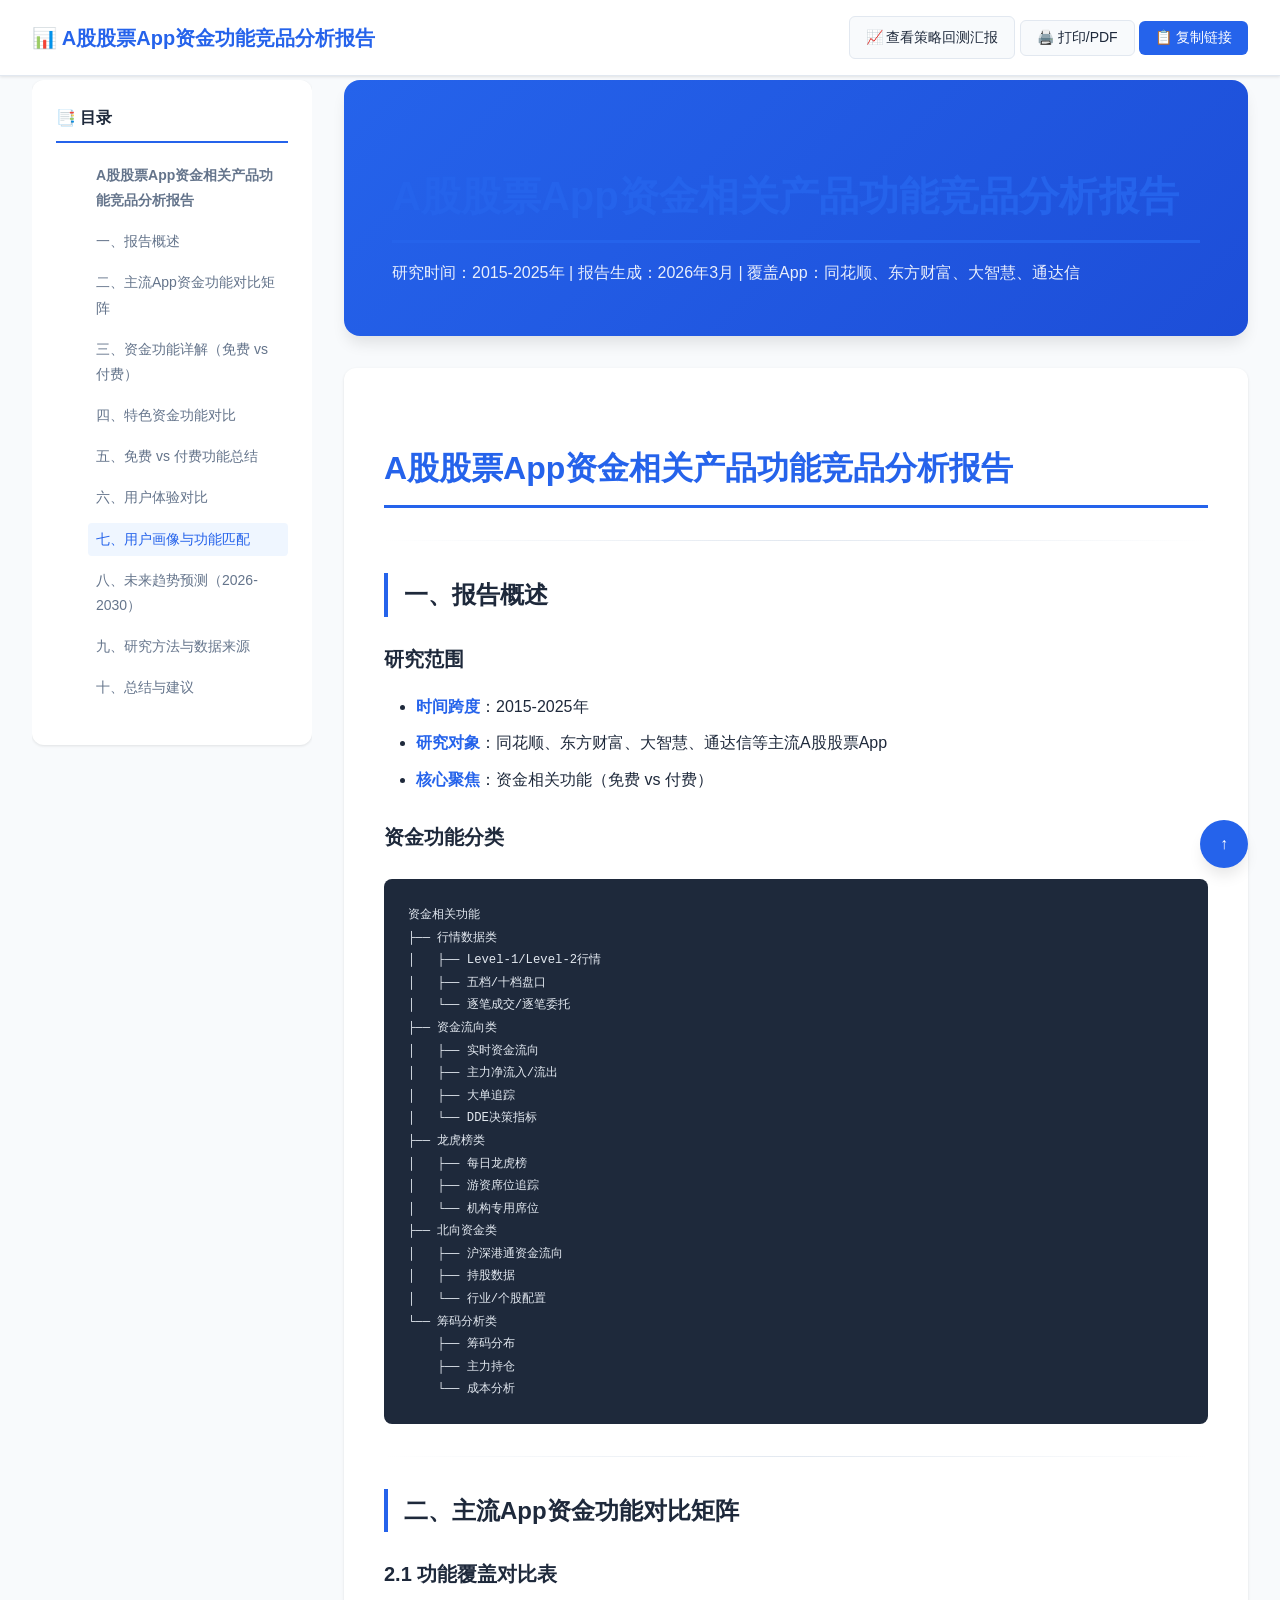
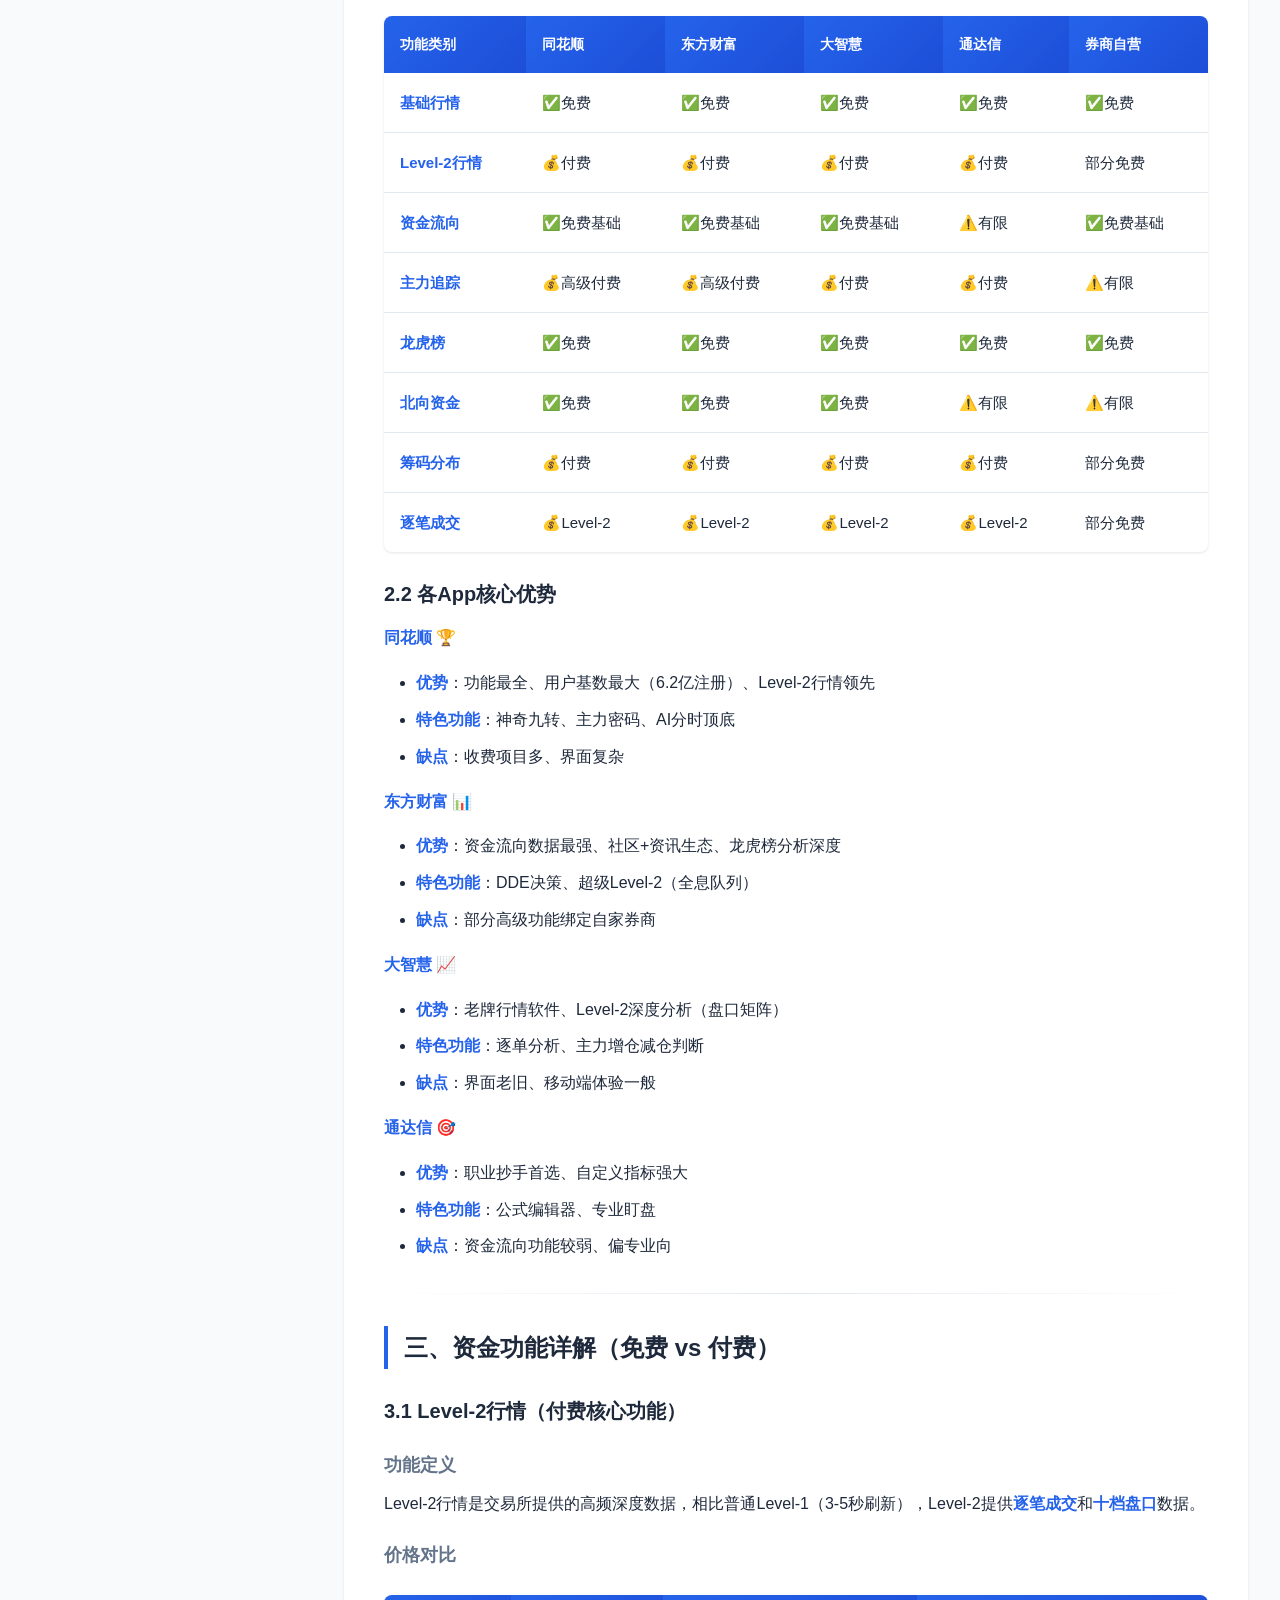
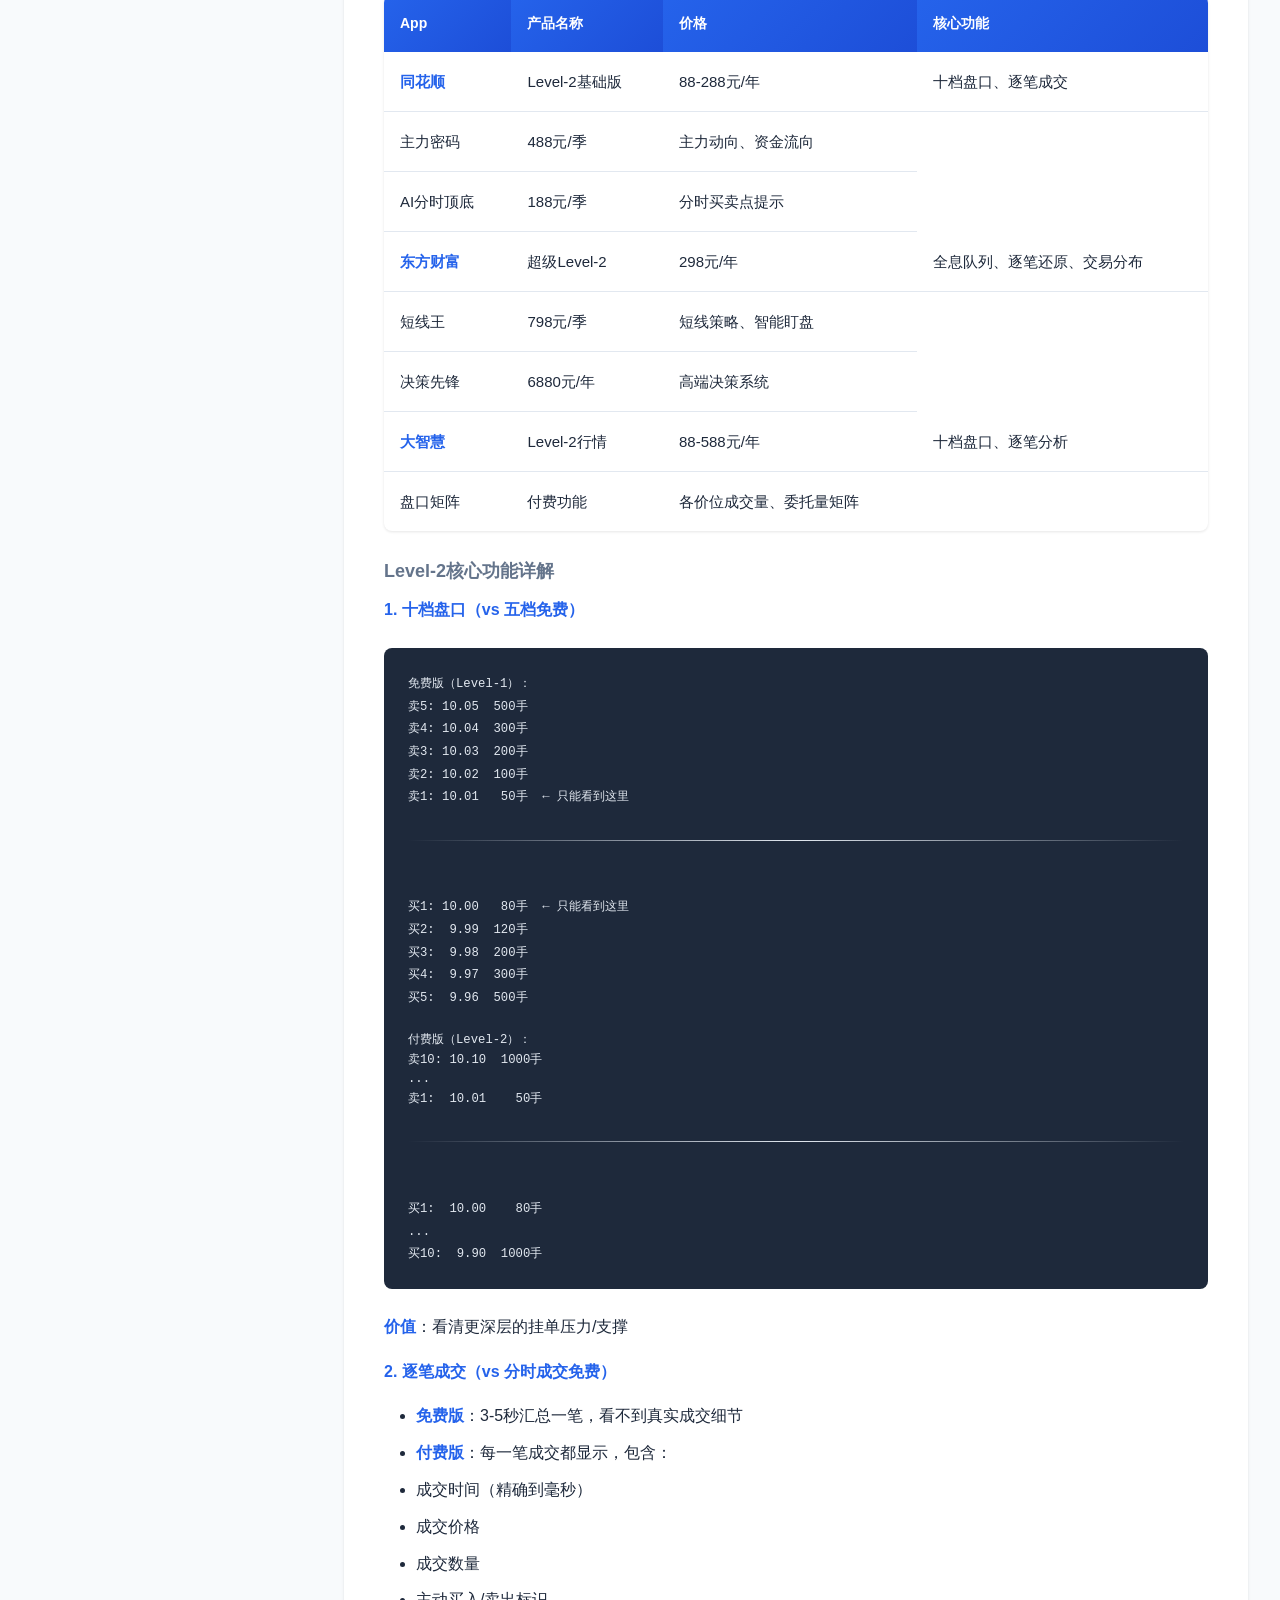
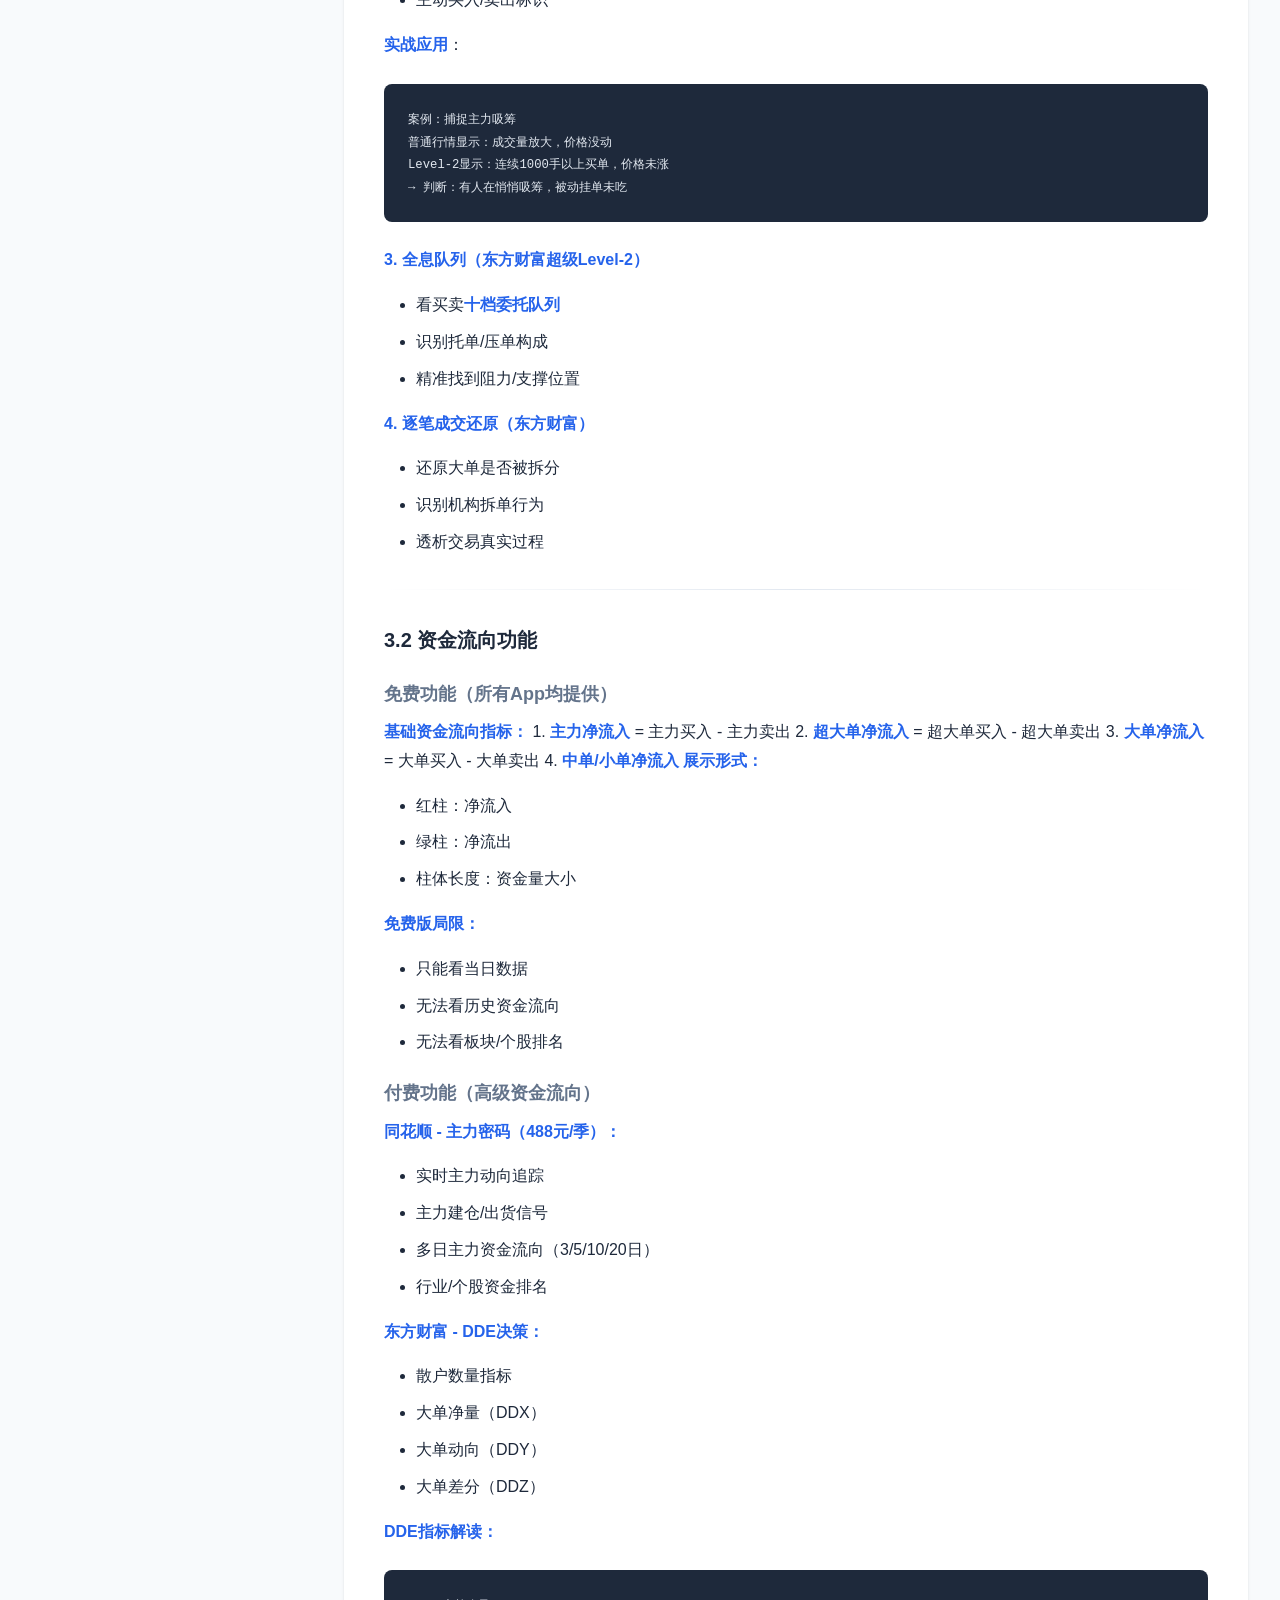
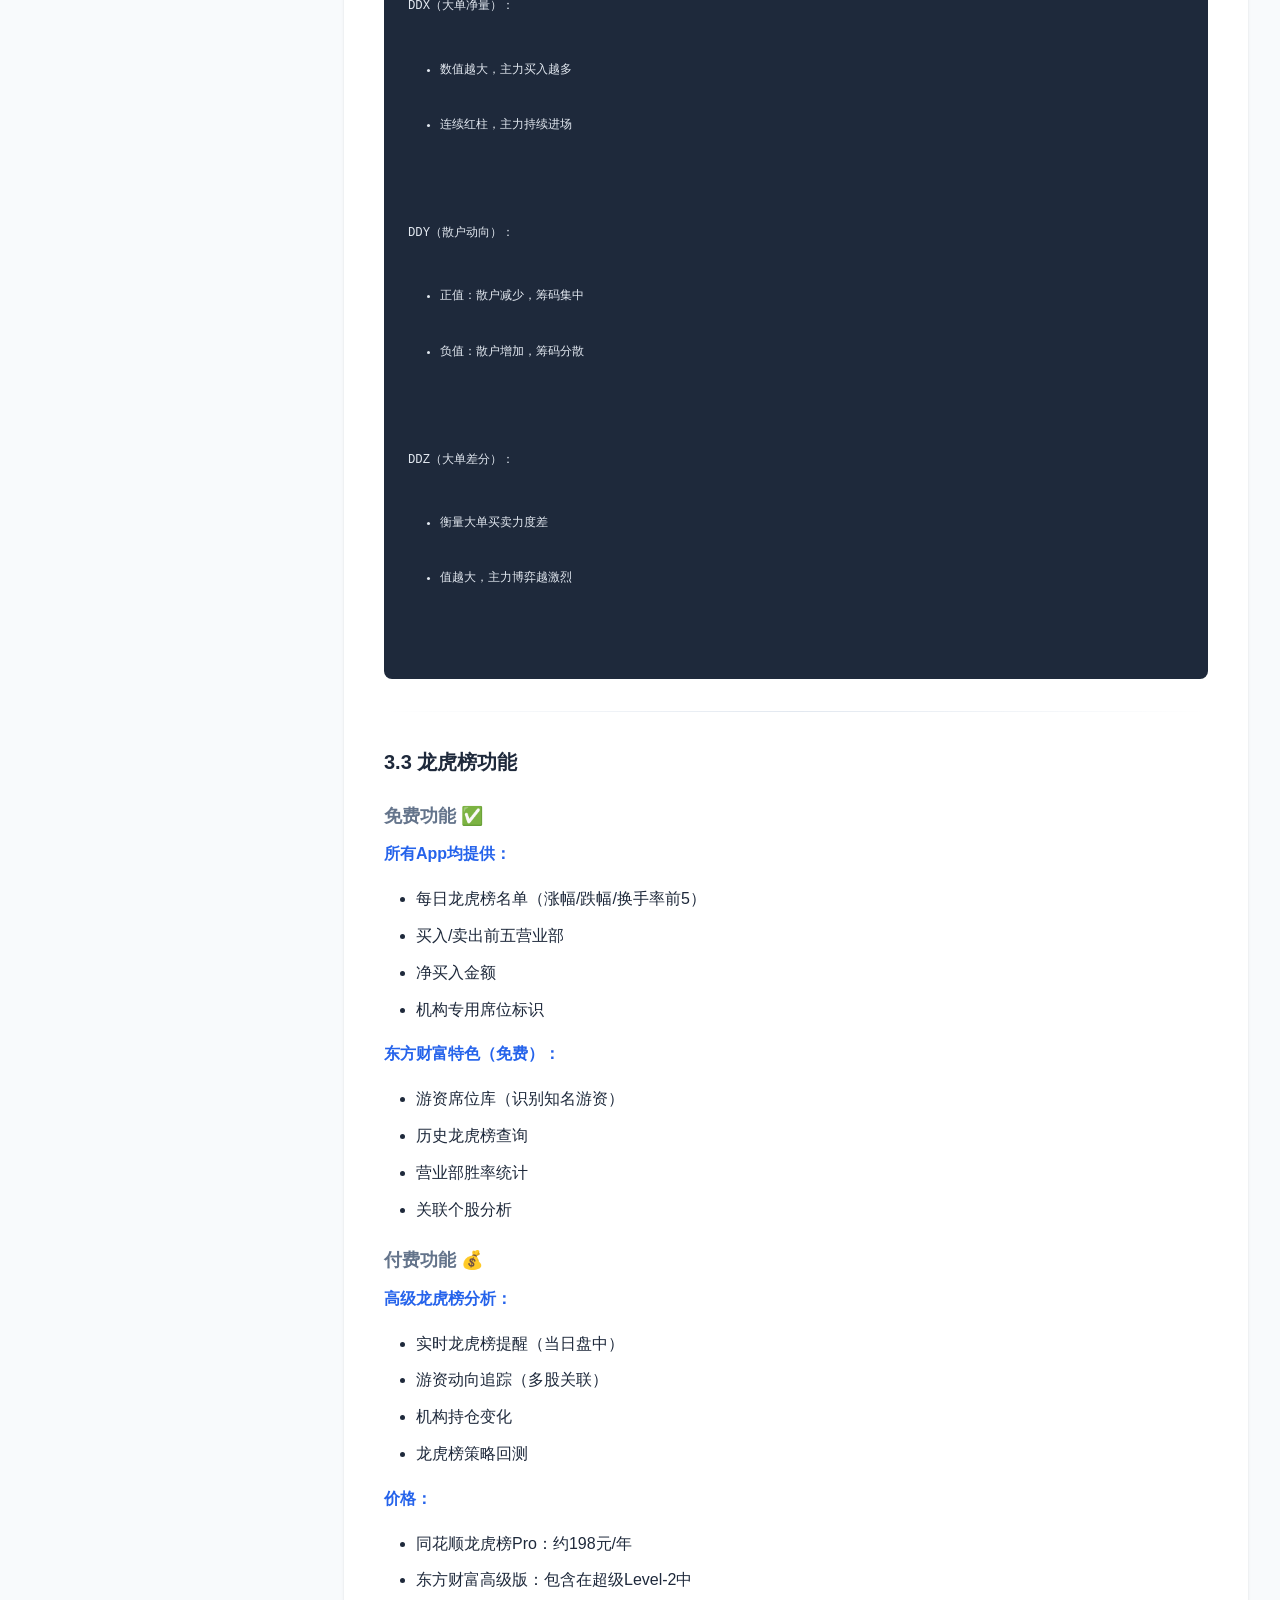
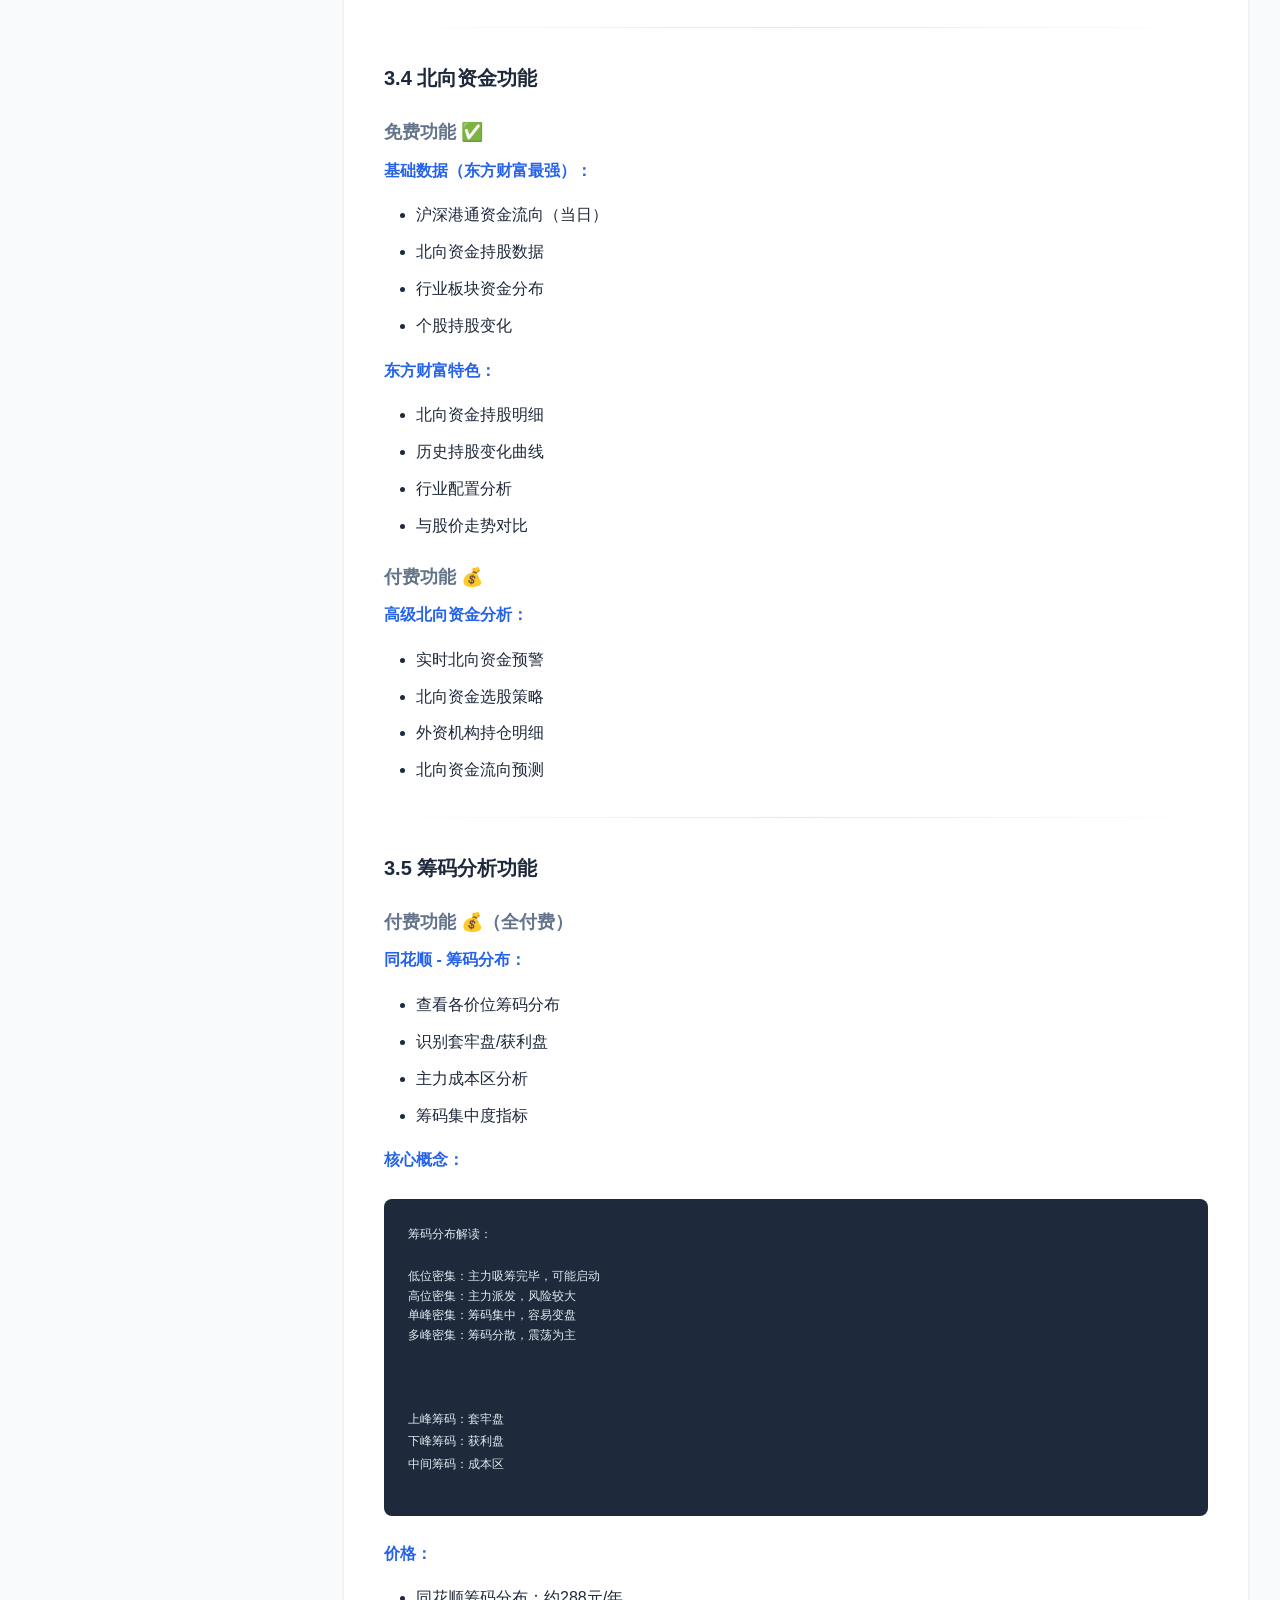
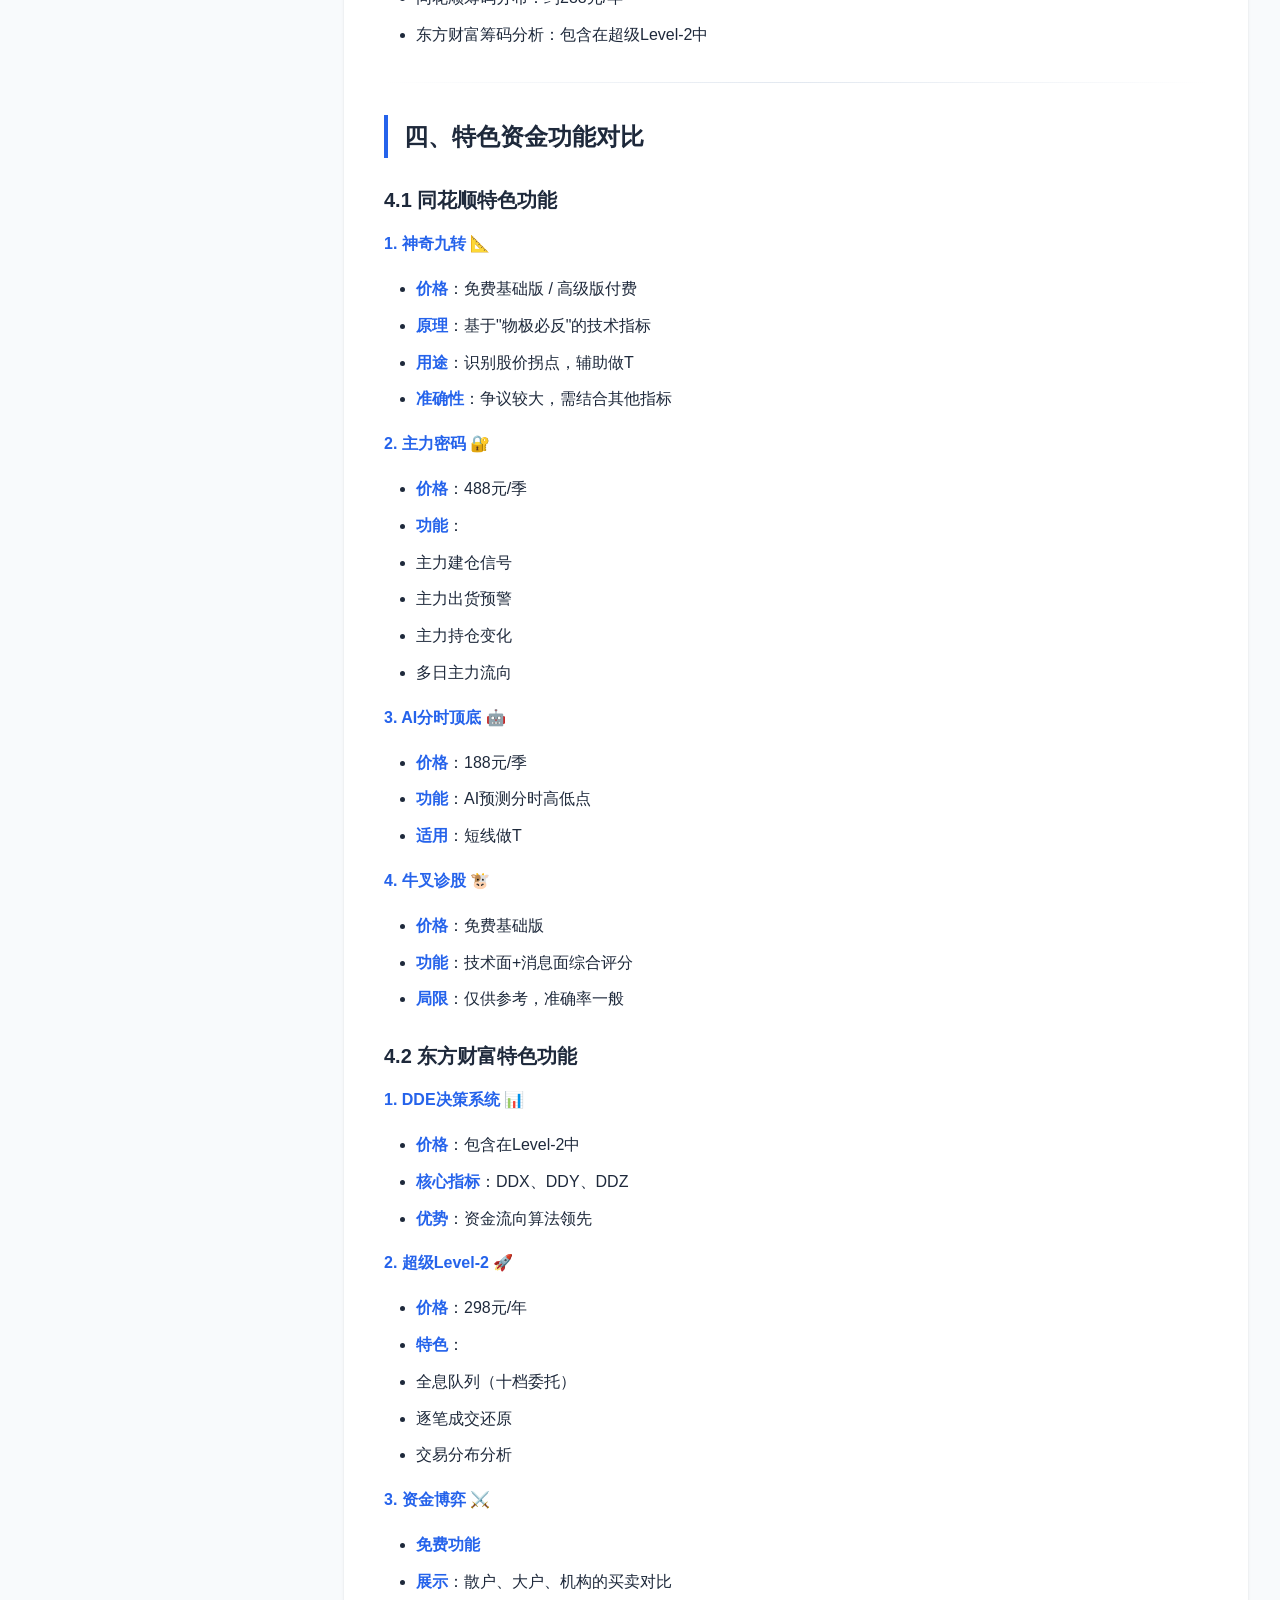
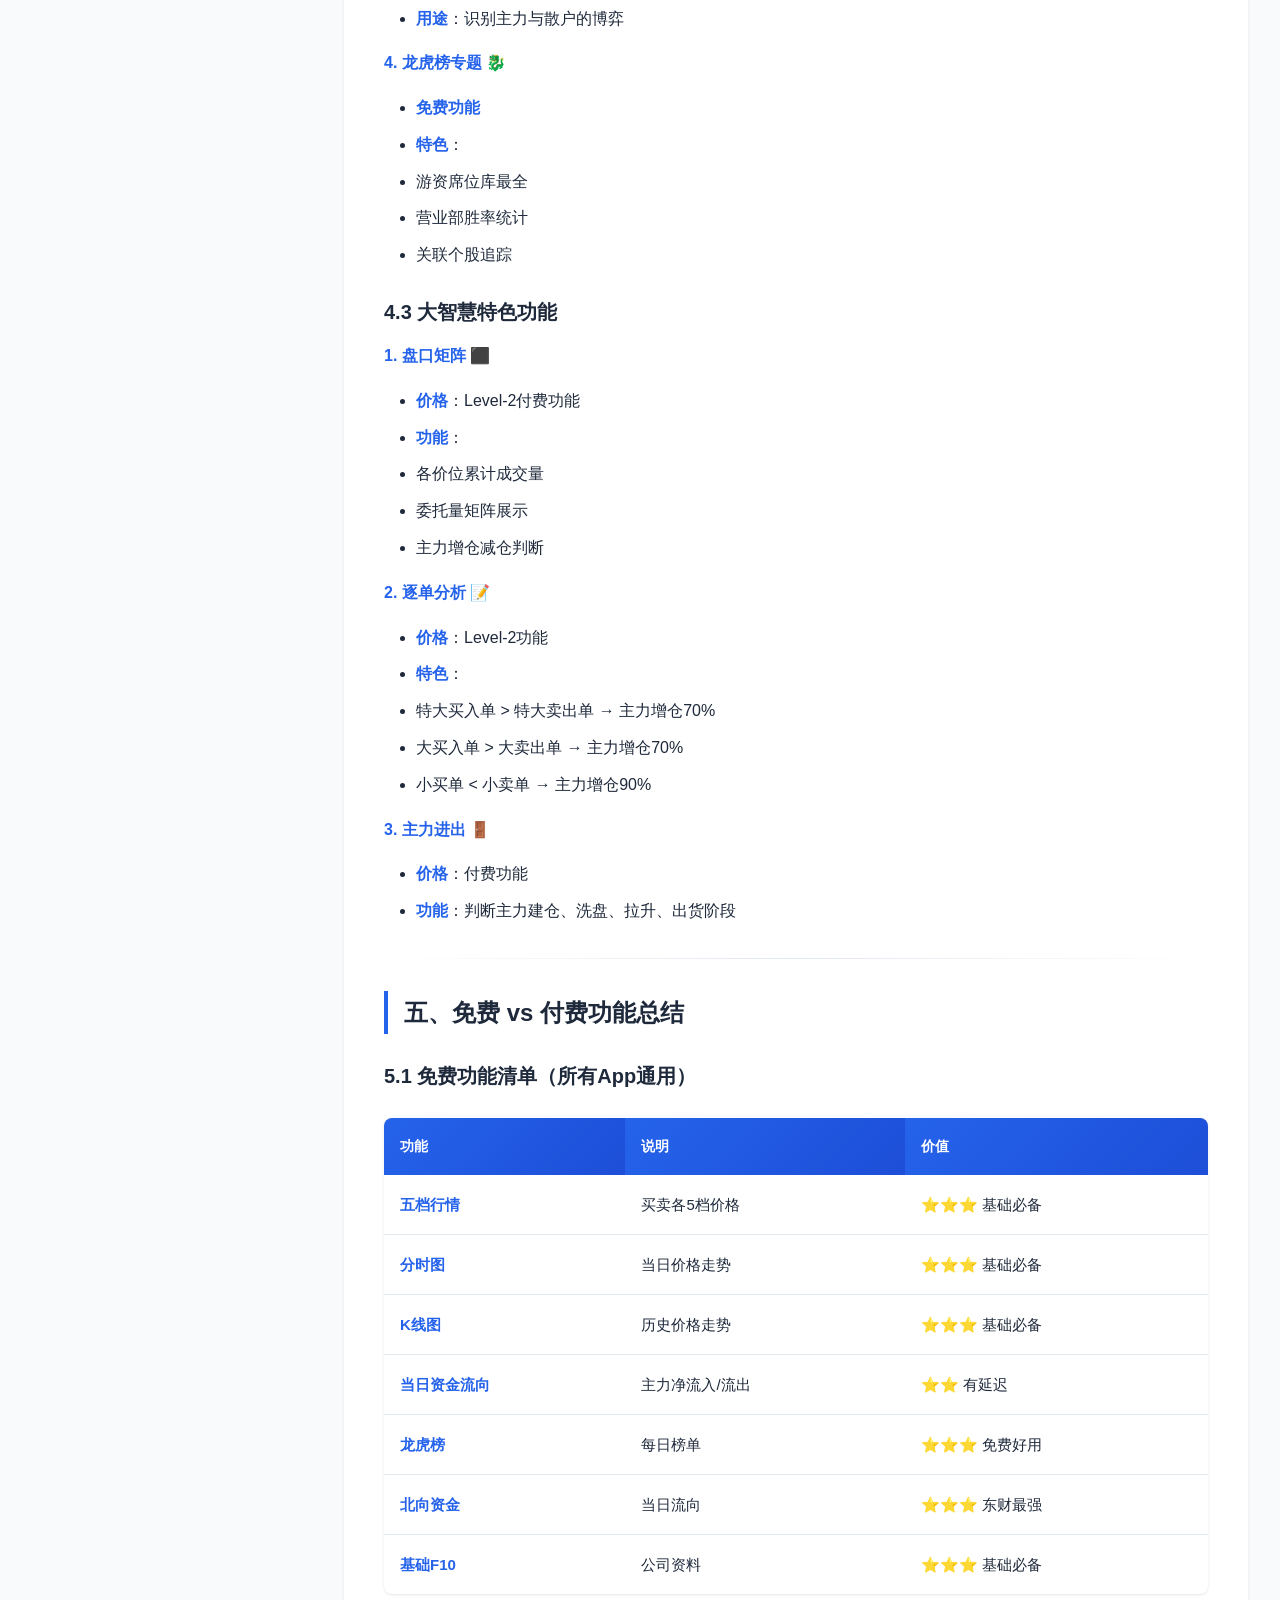
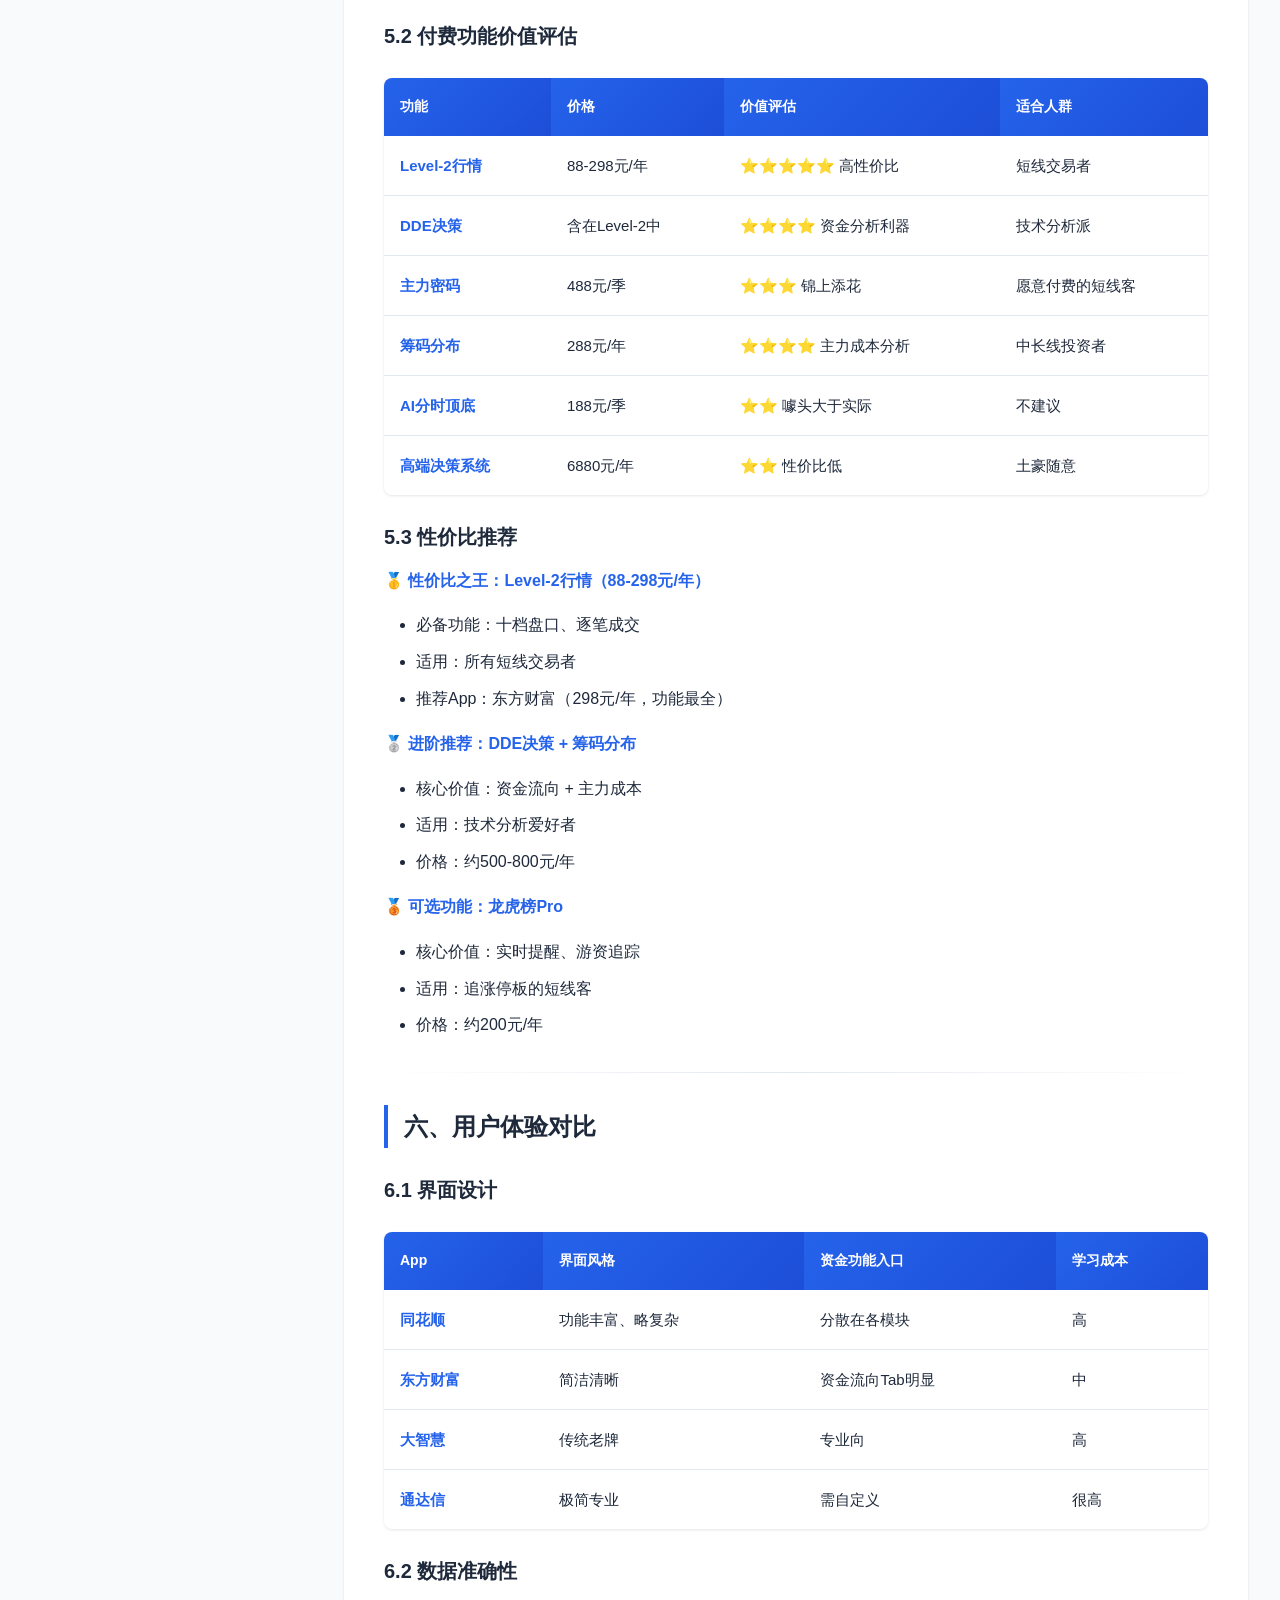
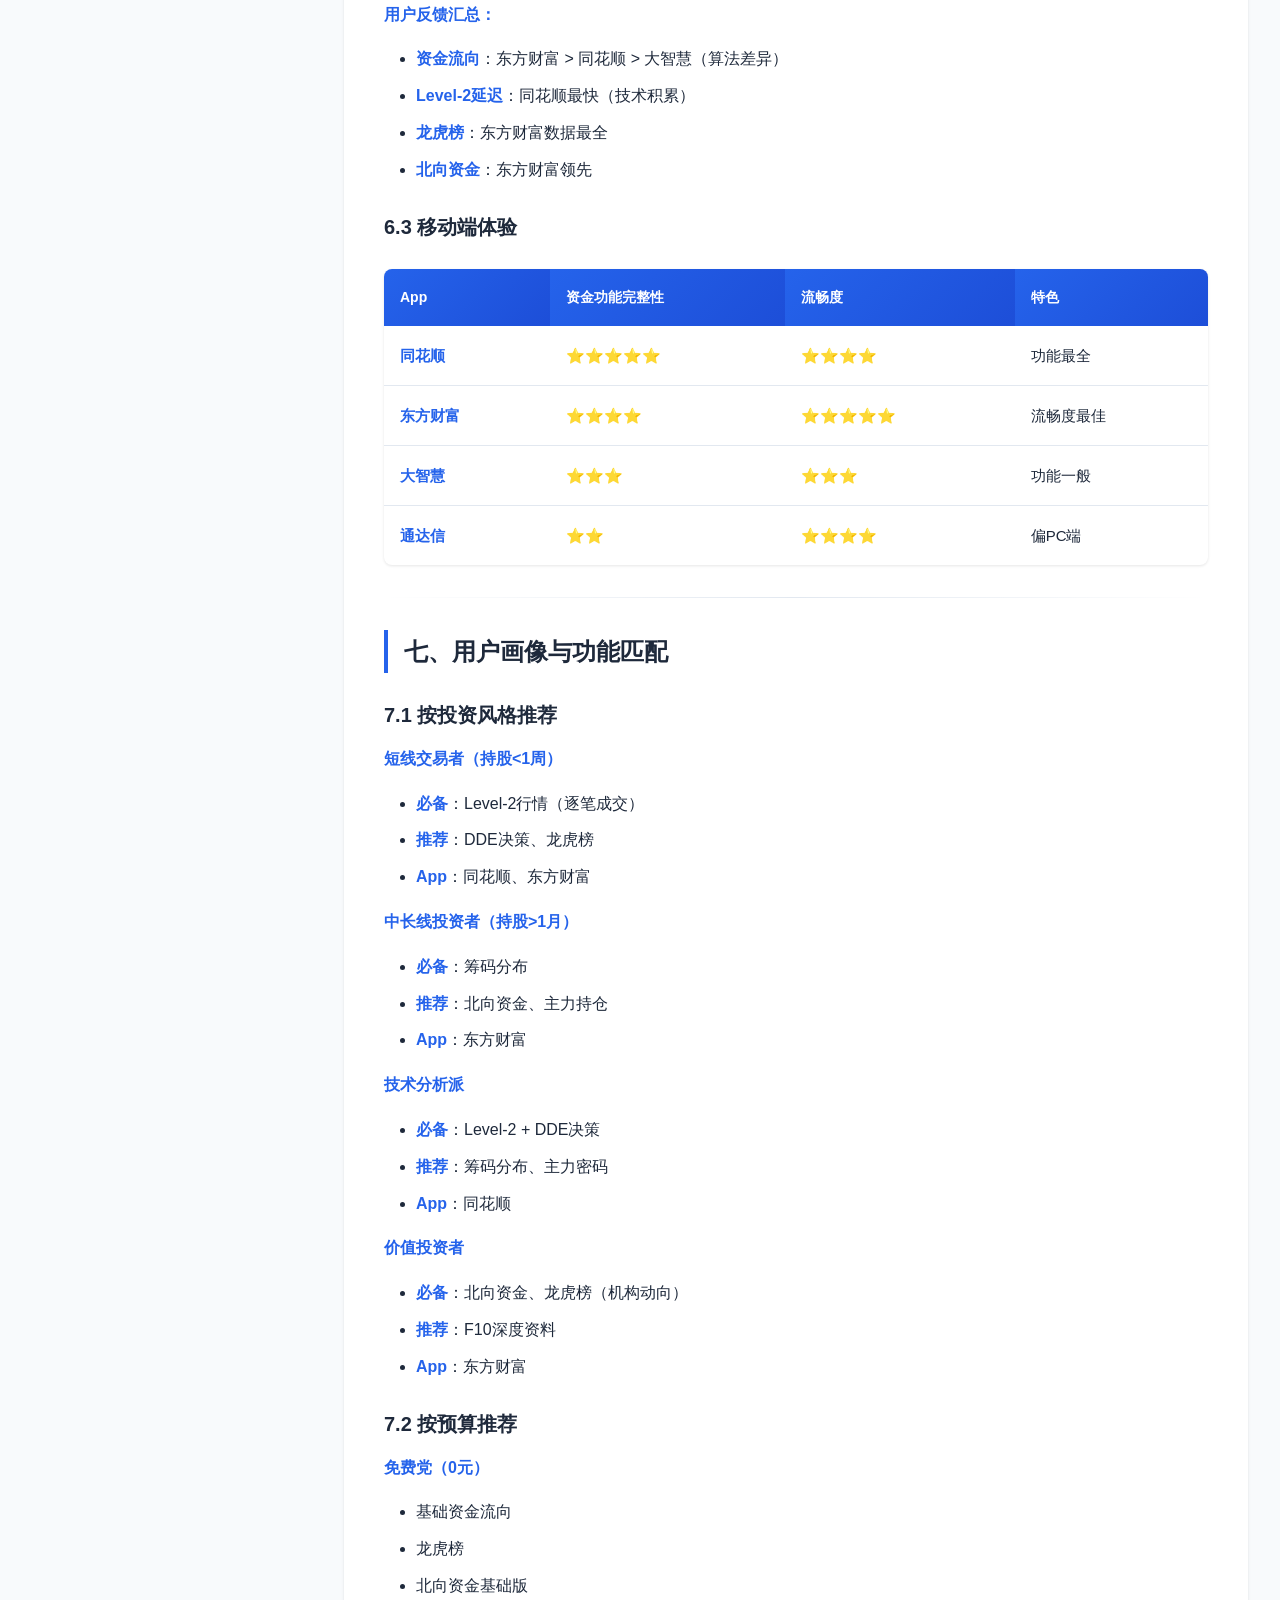
==== commit aa341cab: "Add strategy backtest report page" ====
--- a/index.html
+++ b/index.html
@@ -3,1055 +3,1128 @@
 <head>
     <meta charset="UTF-8">
     <meta name="viewport" content="width=device-width, initial-scale=1.0">
-    <title>同花顺付费增值服务市场分析与竞品调研报告</title>
+    <title>A股股票App资金功能竞品分析报告</title>
     <style>
+        :root {
+            --primary: #2563eb;
+            --primary-dark: #1d4ed8;
+            --secondary: #64748b;
+            --bg: #f8fafc;
+            --card: #ffffff;
+            --text: #1e293b;
+            --text-light: #64748b;
+            --border: #e2e8f0;
+            --shadow: 0 1px 3px 0 rgb(0 0 0 / 0.1);
+            --shadow-lg: 0 10px 15px -3px rgb(0 0 0 / 0.1);
+        }
+        
         * { margin: 0; padding: 0; box-sizing: border-box; }
+        
         body {
-            font-family: -apple-system, BlinkMacSystemFont, 'Segoe UI', 'PingFang SC', 'Microsoft YaHei', sans-serif;
+            font-family: -apple-system, BlinkMacSystemFont, "Segoe UI", Roboto, "Helvetica Neue", Arial, "PingFang SC", "Microsoft YaHei", sans-serif;
+            background: var(--bg);
+            color: var(--text);
             line-height: 1.8;
-            color: #333;
-            background: #f5f5f5;
-        }
+        }
+        
+        .navbar {
+            position: fixed;
+            top: 0;
+            left: 0;
+            right: 0;
+            background: var(--card);
+            border-bottom: 1px solid var(--border);
+            z-index: 1000;
+            padding: 1rem 2rem;
+            box-shadow: var(--shadow);
+        }
+        
+        .navbar-content {
+            max-width: 1400px;
+            margin: 0 auto;
+            display: flex;
+            justify-content: space-between;
+            align-items: center;
+        }
+        
+        .navbar-title {
+            font-size: 1.25rem;
+            font-weight: 700;
+            color: var(--primary);
+        }
+        
+        .btn {
+            padding: 0.5rem 1rem;
+            border-radius: 0.375rem;
+            font-size: 0.875rem;
+            font-weight: 500;
+            cursor: pointer;
+            border: none;
+            text-decoration: none;
+            display: inline-flex;
+            align-items: center;
+            gap: 0.5rem;
+            transition: all 0.2s;
+        }
+        
+        .btn-primary {
+            background: var(--primary);
+            color: white;
+        }
+        
+        .btn-primary:hover {
+            background: var(--primary-dark);
+        }
+        
+        .btn-secondary {
+            background: var(--bg);
+            color: var(--text);
+            border: 1px solid var(--border);
+        }
+        
         .container {
-            max-width: 900px;
+            max-width: 1400px;
             margin: 0 auto;
-            padding: 40px 20px;
-        }
-        .header {
-            background: linear-gradient(135deg, #1e3a8a 0%, #3b82f6 100%);
+            display: flex;
+            gap: 2rem;
+            padding: 5rem 2rem 2rem;
+        }
+        
+        .sidebar {
+            width: 280px;
+            flex-shrink: 0;
+            position: sticky;
+            top: 5rem;
+            height: calc(100vh - 7rem);
+            overflow-y: auto;
+        }
+        
+        .toc {
+            background: var(--card);
+            border-radius: 0.75rem;
+            padding: 1.5rem;
+            box-shadow: var(--shadow);
+        }
+        
+        .toc-title {
+            font-size: 1rem;
+            font-weight: 600;
+            margin-bottom: 1rem;
+            padding-bottom: 0.5rem;
+            border-bottom: 2px solid var(--primary);
+        }
+        
+        .toc ul {
+            list-style: none;
+        }
+        
+        .toc li {
+            margin: 0.5rem 0;
+        }
+        
+        .toc a {
+            color: var(--text-light);
+            text-decoration: none;
+            font-size: 0.875rem;
+            display: block;
+            padding: 0.25rem 0.5rem;
+            border-radius: 0.25rem;
+            transition: all 0.2s;
+        }
+        
+        .toc a:hover, .toc a.active {
+            color: var(--primary);
+            background: #eff6ff;
+        }
+        
+        .content {
+            flex: 1;
+            min-width: 0;
+        }
+        
+        .content-header {
+            background: linear-gradient(135deg, var(--primary) 0%, var(--primary-dark) 100%);
             color: white;
-            padding: 50px 40px;
-            border-radius: 16px;
-            margin-bottom: 30px;
-            box-shadow: 0 10px 40px rgba(30, 58, 138, 0.3);
-        }
-        .header h1 {
-            font-size: 32px;
-            margin-bottom: 20px;
+            padding: 3rem;
+            border-radius: 1rem;
+            margin-bottom: 2rem;
+            box-shadow: var(--shadow-lg);
+        }
+        
+        .content-header h1 {
+            font-size: 2.5rem;
+            margin-bottom: 1rem;
             font-weight: 700;
         }
-        .meta {
-            display: flex;
-            gap: 30px;
-            flex-wrap: wrap;
-            font-size: 14px;
+        
+        .content-header .meta {
             opacity: 0.9;
-        }
-        .meta-item {
-            display: flex;
-            align-items: center;
-            gap: 8px;
-        }
-        .content {
-            background: white;
-            padding: 40px;
-            border-radius: 16px;
-            box-shadow: 0 4px 20px rgba(0,0,0,0.08);
-        }
+            font-size: 1rem;
+        }
+        
+        .content-body {
+            background: var(--card);
+            border-radius: 0.75rem;
+            padding: 2.5rem;
+            box-shadow: var(--shadow);
+        }
+        
+        h1 {
+            font-size: 2rem;
+            font-weight: 600;
+            color: var(--primary);
+            border-bottom: 3px solid var(--primary);
+            padding-bottom: 0.5rem;
+            margin: 2rem 0 1rem;
+        }
+        
         h2 {
-            color: #1e3a8a;
-            font-size: 24px;
-            margin: 40px 0 20px;
-            padding-bottom: 12px;
-            border-bottom: 3px solid #3b82f6;
-        }
+            font-size: 1.5rem;
+            font-weight: 600;
+            color: var(--text);
+            border-left: 4px solid var(--primary);
+            padding-left: 1rem;
+            margin: 2rem 0 1rem;
+        }
+        
         h3 {
-            color: #2563eb;
-            font-size: 20px;
-            margin: 30px 0 15px;
-        }
+            font-size: 1.25rem;
+            font-weight: 600;
+            color: var(--text);
+            margin: 1.5rem 0 0.75rem;
+        }
+        
         h4 {
-            color: #4b5563;
-            font-size: 18px;
-            margin: 25px 0 12px;
-        }
+            font-size: 1.125rem;
+            font-weight: 600;
+            color: var(--text-light);
+            margin: 1.25rem 0 0.5rem;
+        }
+        
         p {
-            margin-bottom: 16px;
-            text-align: justify;
-        }
+            margin-bottom: 1rem;
+        }
+        
         table {
             width: 100%;
             border-collapse: collapse;
-            margin: 20px 0;
-            font-size: 14px;
-            box-shadow: 0 2px 8px rgba(0,0,0,0.06);
-            border-radius: 8px;
+            margin: 1.5rem 0;
+            background: var(--card);
+            border-radius: 0.5rem;
             overflow: hidden;
-        }
+            box-shadow: var(--shadow);
+        }
+        
         th {
-            background: linear-gradient(135deg, #3b82f6 0%, #2563eb 100%);
+            background: linear-gradient(135deg, var(--primary) 0%, var(--primary-dark) 100%);
             color: white;
-            padding: 14px 12px;
+            padding: 1rem;
             text-align: left;
             font-weight: 600;
-        }
+            font-size: 0.875rem;
+        }
+        
         td {
-            padding: 12px;
-            border-bottom: 1px solid #e5e7eb;
-            background: white;
-        }
-        tr:nth-child(even) td {
-            background: #f8fafc;
-        }
-        tr:hover td {
-            background: #eff6ff;
-        }
+            padding: 1rem;
+            border-bottom: 1px solid var(--border);
+            font-size: 0.9375rem;
+        }
+        
+        tr:hover {
+            background: var(--bg);
+        }
+        
+        tr:last-child td {
+            border-bottom: none;
+        }
+        
+        pre {
+            background: #1e293b;
+            color: #e2e8f0;
+            padding: 1.5rem;
+            border-radius: 0.5rem;
+            overflow-x: auto;
+            margin: 1.5rem 0;
+            font-family: "Fira Code", monospace;
+            font-size: 0.875rem;
+            line-height: 1.6;
+        }
+        
+        code {
+            background: #f1f5f9;
+            padding: 0.25rem 0.5rem;
+            border-radius: 0.25rem;
+            font-family: "Fira Code", monospace;
+            font-size: 0.875em;
+            color: var(--primary);
+        }
+        
+        pre code {
+            background: none;
+            padding: 0;
+            color: inherit;
+        }
+        
         ul, ol {
-            margin: 16px 0 16px 24px;
-        }
+            margin: 1rem 0;
+            padding-left: 2rem;
+        }
+        
         li {
-            margin-bottom: 8px;
-        }
-        .highlight-box {
-            background: linear-gradient(135deg, #fef3c7 0%, #fde68a 100%);
-            border-left: 4px solid #f59e0b;
-            padding: 20px;
-            margin: 20px 0;
-            border-radius: 8px;
-        }
-        .info-box {
-            background: linear-gradient(135deg, #dbeafe 0%, #bfdbfe 100%);
-            border-left: 4px solid #3b82f6;
-            padding: 20px;
-            margin: 20px 0;
-            border-radius: 8px;
-        }
-        .success-box {
-            background: linear-gradient(135deg, #d1fae5 0%, #a7f3d0 100%);
-            border-left: 4px solid #10b981;
-            padding: 20px;
-            margin: 20px 0;
-            border-radius: 8px;
-        }
-        code {
-            background: #f3f4f6;
-            padding: 2px 6px;
-            border-radius: 4px;
-            font-family: 'Monaco', 'Consolas', monospace;
-            font-size: 14px;
-        }
-        .priority-p0 {
-            color: #dc2626;
-            font-weight: bold;
-        }
-        .priority-p1 {
-            color: #d97706;
-            font-weight: bold;
-        }
-        .priority-p2 {
-            color: #059669;
-        }
-        .emoji {
-            font-size: 1.2em;
-        }
+            margin: 0.5rem 0;
+        }
+        
         hr {
             border: none;
             height: 1px;
-            background: linear-gradient(90deg, transparent, #e5e7eb, transparent);
-            margin: 40px 0;
-        }
-        .check-list {
-            list-style: none;
-            margin-left: 0;
-        }
-        .check-list li:before {
-            content: "☐ ";
-            color: #3b82f6;
-            font-weight: bold;
-        }
+            background: linear-gradient(90deg, transparent, var(--border), transparent);
+            margin: 2rem 0;
+        }
+        
+        blockquote {
+            border-left: 4px solid var(--primary);
+            background: #eff6ff;
+            padding: 1rem 1.5rem;
+            margin: 1.5rem 0;
+            border-radius: 0 0.5rem 0.5rem 0;
+        }
+        
         strong {
-            color: #1e40af;
-        }
-        .footer {
-            text-align: center;
-            margin-top: 50px;
-            padding: 30px;
-            color: #6b7280;
-            font-size: 14px;
-            border-top: 1px solid #e5e7eb;
-        }
-        @media print {
-            body { background: white; }
-            .content { box-shadow: none; }
-            .header { box-shadow: none; }
+            color: var(--primary);
+            font-weight: 600;
+        }
+        
+        a {
+            color: var(--primary);
+            text-decoration: none;
+        }
+        
+        a:hover {
+            text-decoration: underline;
+        }
+        
+        .back-to-top {
+            position: fixed;
+            bottom: 2rem;
+            right: 2rem;
+            width: 3rem;
+            height: 3rem;
+            background: var(--primary);
+            color: white;
+            border-radius: 50%;
+            display: flex;
+            align-items: center;
+            justify-content: center;
+            cursor: pointer;
+            box-shadow: var(--shadow-lg);
+            z-index: 999;
+        }
+        
+        @media (max-width: 1024px) {
+            .sidebar { display: none; }
+            .container { padding: 5rem 1rem 1rem; }
+            .content-header h1 { font-size: 1.75rem; }
+        }
+        
+        section[id] {
+            scroll-margin-top: 6rem;
         }
     </style>
 </head>
 <body>
-    <div class="container">
-        <div class="header">
-            <h1>📊 同花顺付费增值服务市场分析与竞品调研报告</h1>
-            <div class="meta">
-                <div class="meta-item">👤 <strong>报告人:</strong> 同花顺APP产品经理</div>
-                <div class="meta-item">📅 <strong>日期:</strong> 2026年3月9日</div>
-                <div class="meta-item">🎯 <strong>产品方向:</strong> 付费增值服务（资金/行情类）</div>
-                <div class="meta-item">💰 <strong>收费模式:</strong> 签约产品后交易佣金分成</div>
+    <nav class="navbar">
+        <div class="navbar-content">
+            <div class="navbar-title">📊 A股股票App资金功能竞品分析报告</div>
+            <div>
+                <a class="btn btn-secondary" href="./strategy-backtest-report.html">📈 查看策略回测汇报</a>
+                <button class="btn btn-secondary" onclick="window.print()">🖨️ 打印/PDF</button>
+                <button class="btn btn-primary" onclick="copyLink()">📋 复制链接</button>
             </div>
         </div>
-
-        <div class="content">
-            <h2>一、市场概况与定位</h2>
+    </nav>
+    
+    <div class="container">
+        <aside class="sidebar">
+            <div class="toc">
+                <div class="toc-title">📑 目录</div>
+                <ul id="toc-list"></ul>
+            </div>
+        </aside>
+        
+        <main class="content">
+            <div class="content-header">
+                <h1>A股股票App资金相关产品功能竞品分析报告</h1>
+                <div class="meta">研究时间：2015-2025年 | 报告生成：2026年3月 | 覆盖App：同花顺、东方财富、大智慧、通达信</div>
+            </div>
             
-            <h3>1.1 市场规模</h3>
-            <table>
-                <tr>
-                    <th>指标</th>
-                    <th>数据</th>
-                    <th>来源/说明</th>
-                </tr>
-                <tr>
-                    <td>中国股民数量</td>
-                    <td>~2.2亿</td>
-                    <td>中国结算2025年数据</td>
-                </tr>
-                <tr>
-                    <td>活跃交易用户</td>
-                    <td>~5000万</td>
-                    <td>月度有交易行为的用户</td>
-                </tr>
-                <tr>
-                    <td>付费增值服务渗透率</td>
-                    <td>8-12%</td>
-                    <td>行业平均水平</td>
-                </tr>
-                <tr>
-                    <td>单用户ARPU</td>
-                    <td>¥800-1500/年</td>
-                    <td>付费用户年均消费</td>
-                </tr>
-                <tr>
-                    <td>市场规模估算</td>
-                    <td>32-90亿元/年</td>
-                    <td>按渗透率8-12%计算</td>
-                </tr>
-            </table>
-
-            <h3>1.2 目标用户画像</h3>
-            <div class="info-box">
-                <strong>核心付费用户特征:</strong>
-                <ul>
-                    <li>股龄：3年以上，经历过完整牛熊周期</li>
-                    <li>资产：账户市值10万-500万（核心区间50-200万）</li>
-                    <li>交易频率：月均交易5次以上</li>
-                    <li>痛点：选股困难、买卖时机把握不准、信息不对称</li>
-                    <li>付费意愿：对"能提高胜率"的工具愿意付费</li>
-                </ul>
+            <div class="content-body" id="content-body">
+                <h1>A股股票App资金相关产品功能竞品分析报告</h1>
+
+<hr>
+
+<h2>一、报告概述</h2>
+
+<h3>研究范围</h3>
+<ul>
+<li><strong>时间跨度</strong>：2015-2025年</li>
+<li><strong>研究对象</strong>：同花顺、东方财富、大智慧、通达信等主流A股股票App</li>
+<li><strong>核心聚焦</strong>：资金相关功能（免费 vs 付费）</li>
+
+</ul>
+<h3>资金功能分类</h3>
+<pre><code>资金相关功能
+├── 行情数据类
+│   ├── Level-1/Level-2行情
+│   ├── 五档/十档盘口
+│   └── 逐笔成交/逐笔委托
+├── 资金流向类
+│   ├── 实时资金流向
+│   ├── 主力净流入/流出
+│   ├── 大单追踪
+│   └── DDE决策指标
+├── 龙虎榜类
+│   ├── 每日龙虎榜
+│   ├── 游资席位追踪
+│   └── 机构专用席位
+├── 北向资金类
+│   ├── 沪深港通资金流向
+│   ├── 持股数据
+│   └── 行业/个股配置
+└── 筹码分析类
+    ├── 筹码分布
+    ├── 主力持仓
+    └── 成本分析
+</code></pre>
+
+<hr>
+
+<h2>二、主流App资金功能对比矩阵</h2>
+
+<h3>2.1 功能覆盖对比表</h3>
+
+<table>
+<tr><th>功能类别</th><th>同花顺</th><th>东方财富</th><th>大智慧</th><th>通达信</th><th>券商自营</th></tr>
+<tr><td><strong>基础行情</strong></td><td>✅免费</td><td>✅免费</td><td>✅免费</td><td>✅免费</td><td>✅免费</td></tr>
+<tr><td><strong>Level-2行情</strong></td><td>💰付费</td><td>💰付费</td><td>💰付费</td><td>💰付费</td><td>部分免费</td></tr>
+<tr><td><strong>资金流向</strong></td><td>✅免费基础</td><td>✅免费基础</td><td>✅免费基础</td><td>⚠️有限</td><td>✅免费基础</td></tr>
+<tr><td><strong>主力追踪</strong></td><td>💰高级付费</td><td>💰高级付费</td><td>💰付费</td><td>💰付费</td><td>⚠️有限</td></tr>
+<tr><td><strong>龙虎榜</strong></td><td>✅免费</td><td>✅免费</td><td>✅免费</td><td>✅免费</td><td>✅免费</td></tr>
+<tr><td><strong>北向资金</strong></td><td>✅免费</td><td>✅免费</td><td>✅免费</td><td>⚠️有限</td><td>⚠️有限</td></tr>
+<tr><td><strong>筹码分布</strong></td><td>💰付费</td><td>💰付费</td><td>💰付费</td><td>💰付费</td><td>部分免费</td></tr>
+<tr><td><strong>逐笔成交</strong></td><td>💰Level-2</td><td>💰Level-2</td><td>💰Level-2</td><td>💰Level-2</td><td>部分免费</td></tr>
+</table>
+
+<h3>2.2 各App核心优势</h3>
+
+<strong>同花顺</strong> 🏆
+<ul>
+<li><strong>优势</strong>：功能最全、用户基数最大（6.2亿注册）、Level-2行情领先</li>
+<li><strong>特色功能</strong>：神奇九转、主力密码、AI分时顶底</li>
+<li><strong>缺点</strong>：收费项目多、界面复杂</li>
+
+</ul>
+<strong>东方财富</strong> 📊
+<ul>
+<li><strong>优势</strong>：资金流向数据最强、社区+资讯生态、龙虎榜分析深度</li>
+<li><strong>特色功能</strong>：DDE决策、超级Level-2（全息队列）</li>
+<li><strong>缺点</strong>：部分高级功能绑定自家券商</li>
+
+</ul>
+<strong>大智慧</strong> 📈
+<ul>
+<li><strong>优势</strong>：老牌行情软件、Level-2深度分析（盘口矩阵）</li>
+<li><strong>特色功能</strong>：逐单分析、主力增仓减仓判断</li>
+<li><strong>缺点</strong>：界面老旧、移动端体验一般</li>
+
+</ul>
+<strong>通达信</strong> 🎯
+<ul>
+<li><strong>优势</strong>：职业抄手首选、自定义指标强大</li>
+<li><strong>特色功能</strong>：公式编辑器、专业盯盘</li>
+<li><strong>缺点</strong>：资金流向功能较弱、偏专业向</li>
+
+</ul>
+<hr>
+
+<h2>三、资金功能详解（免费 vs 付费）</h2>
+
+<h3>3.1 Level-2行情（付费核心功能）</h3>
+
+<h4>功能定义</h4>
+Level-2行情是交易所提供的高频深度数据，相比普通Level-1（3-5秒刷新），Level-2提供<strong>逐笔成交</strong>和<strong>十档盘口</strong>数据。
+
+<h4>价格对比</h4>
+
+<table>
+<tr><th>App</th><th>产品名称</th><th>价格</th><th>核心功能</th></tr>
+<tr><td><strong>同花顺</strong></td><td>Level-2基础版</td><td>88-288元/年</td><td>十档盘口、逐笔成交</td></tr>
+<tr><td>主力密码</td><td>488元/季</td><td>主力动向、资金流向</td></tr>
+<tr><td>AI分时顶底</td><td>188元/季</td><td>分时买卖点提示</td></tr>
+<tr><td><strong>东方财富</strong></td><td>超级Level-2</td><td>298元/年</td><td>全息队列、逐笔还原、交易分布</td></tr>
+<tr><td>短线王</td><td>798元/季</td><td>短线策略、智能盯盘</td></tr>
+<tr><td>决策先锋</td><td>6880元/年</td><td>高端决策系统</td></tr>
+<tr><td><strong>大智慧</strong></td><td>Level-2行情</td><td>88-588元/年</td><td>十档盘口、逐笔分析</td></tr>
+<tr><td>盘口矩阵</td><td>付费功能</td><td>各价位成交量、委托量矩阵</td></tr>
+</table>
+
+<h4>Level-2核心功能详解</h4>
+
+<strong>1. 十档盘口（vs 五档免费）</strong>
+<pre><code>免费版（Level-1）：
+卖5: 10.05  500手
+卖4: 10.04  300手
+卖3: 10.03  200手
+卖2: 10.02  100手
+卖1: 10.01   50手  ← 只能看到这里
+<hr>
+买1: 10.00   80手  ← 只能看到这里
+买2:  9.99  120手
+买3:  9.98  200手
+买4:  9.97  300手
+买5:  9.96  500手
+
+<p>付费版（Level-2）：
+卖10: 10.10  1000手
+...
+卖1:  10.01    50手
+<hr>
+买1:  10.00    80手
+...
+买10:  9.90  1000手
+</code></pre>
+<strong>价值</strong>：看清更深层的挂单压力/支撑</p>
+
+<strong>2. 逐笔成交（vs 分时成交免费）</strong>
+<ul>
+<li><strong>免费版</strong>：3-5秒汇总一笔，看不到真实成交细节</li>
+<li><strong>付费版</strong>：每一笔成交都显示，包含：</li>
+<li>成交时间（精确到毫秒）</li>
+<li>成交价格</li>
+<li>成交数量</li>
+<li>主动买入/卖出标识</li>
+
+</ul>
+<strong>实战应用</strong>：
+<pre><code>案例：捕捉主力吸筹
+普通行情显示：成交量放大，价格没动
+Level-2显示：连续1000手以上买单，价格未涨
+→ 判断：有人在悄悄吸筹，被动挂单未吃
+</code></pre>
+
+<strong>3. 全息队列（东方财富超级Level-2）</strong>
+<ul>
+<li>看买卖<strong>十档委托队列</strong></li>
+<li>识别托单/压单构成</li>
+<li>精准找到阻力/支撑位置</li>
+
+</ul>
+<strong>4. 逐笔成交还原（东方财富）</strong>
+<ul>
+<li>还原大单是否被拆分</li>
+<li>识别机构拆单行为</li>
+<li>透析交易真实过程</li>
+
+</ul>
+<hr>
+
+<h3>3.2 资金流向功能</h3>
+
+<h4>免费功能（所有App均提供）</h4>
+
+<strong>基础资金流向指标：</strong>
+1. <strong>主力净流入</strong> = 主力买入 - 主力卖出
+2. <strong>超大单净流入</strong> = 超大单买入 - 超大单卖出
+3. <strong>大单净流入</strong> = 大单买入 - 大单卖出
+4. <strong>中单/小单净流入</strong>
+
+<strong>展示形式：</strong>
+<ul>
+<li>红柱：净流入</li>
+<li>绿柱：净流出</li>
+<li>柱体长度：资金量大小</li>
+
+</ul>
+<strong>免费版局限：</strong>
+<ul>
+<li>只能看当日数据</li>
+<li>无法看历史资金流向</li>
+<li>无法看板块/个股排名</li>
+
+</ul>
+<h4>付费功能（高级资金流向）</h4>
+
+<strong>同花顺 - 主力密码（488元/季）：</strong>
+<ul>
+<li>实时主力动向追踪</li>
+<li>主力建仓/出货信号</li>
+<li>多日主力资金流向（3/5/10/20日）</li>
+<li>行业/个股资金排名</li>
+
+</ul>
+<strong>东方财富 - DDE决策：</strong>
+<ul>
+<li>散户数量指标</li>
+<li>大单净量（DDX）</li>
+<li>大单动向（DDY）</li>
+<li>大单差分（DDZ）</li>
+
+</ul>
+<strong>DDE指标解读：</strong>
+<pre><code>DDX（大单净量）：
+<ul>
+<li>数值越大，主力买入越多</li>
+<li>连续红柱，主力持续进场</li>
+
+</ul>
+DDY（散户动向）：
+<ul>
+<li>正值：散户减少，筹码集中</li>
+<li>负值：散户增加，筹码分散</li>
+
+</ul>
+DDZ（大单差分）：
+<ul>
+<li>衡量大单买卖力度差</li>
+<li>值越大，主力博弈越激烈</li>
+</ul>
+</code></pre>
+
+<hr>
+
+<h3>3.3 龙虎榜功能</h3>
+
+<h4>免费功能 ✅</h4>
+
+<strong>所有App均提供：</strong>
+<ul>
+<li>每日龙虎榜名单（涨幅/跌幅/换手率前5）</li>
+<li>买入/卖出前五营业部</li>
+<li>净买入金额</li>
+<li>机构专用席位标识</li>
+
+</ul>
+<strong>东方财富特色（免费）：</strong>
+<ul>
+<li>游资席位库（识别知名游资）</li>
+<li>历史龙虎榜查询</li>
+<li>营业部胜率统计</li>
+<li>关联个股分析</li>
+
+</ul>
+<h4>付费功能 💰</h4>
+
+<strong>高级龙虎榜分析：</strong>
+<ul>
+<li>实时龙虎榜提醒（当日盘中）</li>
+<li>游资动向追踪（多股关联）</li>
+<li>机构持仓变化</li>
+<li>龙虎榜策略回测</li>
+
+</ul>
+<strong>价格：</strong>
+<ul>
+<li>同花顺龙虎榜Pro：约198元/年</li>
+<li>东方财富高级版：包含在超级Level-2中</li>
+
+</ul>
+<hr>
+
+<h3>3.4 北向资金功能</h3>
+
+<h4>免费功能 ✅</h4>
+
+<strong>基础数据（东方财富最强）：</strong>
+<ul>
+<li>沪深港通资金流向（当日）</li>
+<li>北向资金持股数据</li>
+<li>行业板块资金分布</li>
+<li>个股持股变化</li>
+
+</ul>
+<strong>东方财富特色：</strong>
+<ul>
+<li>北向资金持股明细</li>
+<li>历史持股变化曲线</li>
+<li>行业配置分析</li>
+<li>与股价走势对比</li>
+
+</ul>
+<h4>付费功能 💰</h4>
+
+<strong>高级北向资金分析：</strong>
+<ul>
+<li>实时北向资金预警</li>
+<li>北向资金选股策略</li>
+<li>外资机构持仓明细</li>
+<li>北向资金流向预测</li>
+
+</ul>
+<hr>
+
+<h3>3.5 筹码分析功能</h3>
+
+<h4>付费功能 💰（全付费）</h4>
+
+<strong>同花顺 - 筹码分布：</strong>
+<ul>
+<li>查看各价位筹码分布</li>
+<li>识别套牢盘/获利盘</li>
+<li>主力成本区分析</li>
+<li>筹码集中度指标</li>
+
+</ul>
+<strong>核心概念：</strong>
+<pre><code>筹码分布解读：
+
+<p>低位密集：主力吸筹完毕，可能启动
+高位密集：主力派发，风险较大
+单峰密集：筹码集中，容易变盘
+多峰密集：筹码分散，震荡为主</p>
+
+<p>上峰筹码：套牢盘
+下峰筹码：获利盘
+中间筹码：成本区
+</code></pre></p>
+
+<strong>价格：</strong>
+<ul>
+<li>同花顺筹码分布：约288元/年</li>
+<li>东方财富筹码分析：包含在超级Level-2中</li>
+
+</ul>
+<hr>
+
+<h2>四、特色资金功能对比</h2>
+
+<h3>4.1 同花顺特色功能</h3>
+
+<strong>1. 神奇九转</strong> 📐
+<ul>
+<li><strong>价格</strong>：免费基础版 / 高级版付费</li>
+<li><strong>原理</strong>：基于"物极必反"的技术指标</li>
+<li><strong>用途</strong>：识别股价拐点，辅助做T</li>
+<li><strong>准确性</strong>：争议较大，需结合其他指标</li>
+
+</ul>
+<strong>2. 主力密码</strong> 🔐
+<ul>
+<li><strong>价格</strong>：488元/季</li>
+<li><strong>功能</strong>：</li>
+<li>主力建仓信号</li>
+<li>主力出货预警</li>
+<li>主力持仓变化</li>
+<li>多日主力流向</li>
+
+</ul>
+<strong>3. AI分时顶底</strong> 🤖
+<ul>
+<li><strong>价格</strong>：188元/季</li>
+<li><strong>功能</strong>：AI预测分时高低点</li>
+<li><strong>适用</strong>：短线做T</li>
+
+</ul>
+<strong>4. 牛叉诊股</strong> 🐮
+<ul>
+<li><strong>价格</strong>：免费基础版</li>
+<li><strong>功能</strong>：技术面+消息面综合评分</li>
+<li><strong>局限</strong>：仅供参考，准确率一般</li>
+
+</ul>
+<h3>4.2 东方财富特色功能</h3>
+
+<strong>1. DDE决策系统</strong> 📊
+<ul>
+<li><strong>价格</strong>：包含在Level-2中</li>
+<li><strong>核心指标</strong>：DDX、DDY、DDZ</li>
+<li><strong>优势</strong>：资金流向算法领先</li>
+
+</ul>
+<strong>2. 超级Level-2</strong> 🚀
+<ul>
+<li><strong>价格</strong>：298元/年</li>
+<li><strong>特色</strong>：</li>
+<li>全息队列（十档委托）</li>
+<li>逐笔成交还原</li>
+<li>交易分布分析</li>
+
+</ul>
+<strong>3. 资金博弈</strong> ⚔️
+<ul>
+<li><strong>免费功能</strong></li>
+<li><strong>展示</strong>：散户、大户、机构的买卖对比</li>
+<li><strong>用途</strong>：识别主力与散户的博弈</li>
+
+</ul>
+<strong>4. 龙虎榜专题</strong> 🐉
+<ul>
+<li><strong>免费功能</strong></li>
+<li><strong>特色</strong>：</li>
+<li>游资席位库最全</li>
+<li>营业部胜率统计</li>
+<li>关联个股追踪</li>
+
+</ul>
+<h3>4.3 大智慧特色功能</h3>
+
+<strong>1. 盘口矩阵</strong> ⬛
+<ul>
+<li><strong>价格</strong>：Level-2付费功能</li>
+<li><strong>功能</strong>：</li>
+<li>各价位累计成交量</li>
+<li>委托量矩阵展示</li>
+<li>主力增仓减仓判断</li>
+
+</ul>
+<strong>2. 逐单分析</strong> 📝
+<ul>
+<li><strong>价格</strong>：Level-2功能</li>
+<li><strong>特色</strong>：</li>
+<li>特大买入单 &gt; 特大卖出单 → 主力增仓70%</li>
+<li>大买入单 &gt; 大卖出单 → 主力增仓70%</li>
+<li>小买单 &lt; 小卖单 → 主力增仓90%</li>
+
+</ul>
+<strong>3. 主力进出</strong> 🚪
+<ul>
+<li><strong>价格</strong>：付费功能</li>
+<li><strong>功能</strong>：判断主力建仓、洗盘、拉升、出货阶段</li>
+
+</ul>
+<hr>
+
+<h2>五、免费 vs 付费功能总结</h2>
+
+<h3>5.1 免费功能清单（所有App通用）</h3>
+
+<table>
+<tr><th>功能</th><th>说明</th><th>价值</th></tr>
+<tr><td><strong>五档行情</strong></td><td>买卖各5档价格</td><td>⭐⭐⭐ 基础必备</td></tr>
+<tr><td><strong>分时图</strong></td><td>当日价格走势</td><td>⭐⭐⭐ 基础必备</td></tr>
+<tr><td><strong>K线图</strong></td><td>历史价格走势</td><td>⭐⭐⭐ 基础必备</td></tr>
+<tr><td><strong>当日资金流向</strong></td><td>主力净流入/流出</td><td>⭐⭐ 有延迟</td></tr>
+<tr><td><strong>龙虎榜</strong></td><td>每日榜单</td><td>⭐⭐⭐ 免费好用</td></tr>
+<tr><td><strong>北向资金</strong></td><td>当日流向</td><td>⭐⭐⭐ 东财最强</td></tr>
+<tr><td><strong>基础F10</strong></td><td>公司资料</td><td>⭐⭐⭐ 基础必备</td></tr>
+</table>
+
+<h3>5.2 付费功能价值评估</h3>
+
+<table>
+<tr><th>功能</th><th>价格</th><th>价值评估</th><th>适合人群</th></tr>
+<tr><td><strong>Level-2行情</strong></td><td>88-298元/年</td><td>⭐⭐⭐⭐⭐ 高性价比</td><td>短线交易者</td></tr>
+<tr><td><strong>DDE决策</strong></td><td>含在Level-2中</td><td>⭐⭐⭐⭐ 资金分析利器</td><td>技术分析派</td></tr>
+<tr><td><strong>主力密码</strong></td><td>488元/季</td><td>⭐⭐⭐ 锦上添花</td><td>愿意付费的短线客</td></tr>
+<tr><td><strong>筹码分布</strong></td><td>288元/年</td><td>⭐⭐⭐⭐ 主力成本分析</td><td>中长线投资者</td></tr>
+<tr><td><strong>AI分时顶底</strong></td><td>188元/季</td><td>⭐⭐ 噱头大于实际</td><td>不建议</td></tr>
+<tr><td><strong>高端决策系统</strong></td><td>6880元/年</td><td>⭐⭐ 性价比低</td><td>土豪随意</td></tr>
+</table>
+
+<h3>5.3 性价比推荐</h3>
+
+<strong>🥇 性价比之王：Level-2行情（88-298元/年）</strong>
+<ul>
+<li>必备功能：十档盘口、逐笔成交</li>
+<li>适用：所有短线交易者</li>
+<li>推荐App：东方财富（298元/年，功能最全）</li>
+
+</ul>
+<strong>🥈 进阶推荐：DDE决策 + 筹码分布</strong>
+<ul>
+<li>核心价值：资金流向 + 主力成本</li>
+<li>适用：技术分析爱好者</li>
+<li>价格：约500-800元/年</li>
+
+</ul>
+<strong>🥉 可选功能：龙虎榜Pro</strong>
+<ul>
+<li>核心价值：实时提醒、游资追踪</li>
+<li>适用：追涨停板的短线客</li>
+<li>价格：约200元/年</li>
+
+</ul>
+<hr>
+
+<h2>六、用户体验对比</h2>
+
+<h3>6.1 界面设计</h3>
+
+<table>
+<tr><th>App</th><th>界面风格</th><th>资金功能入口</th><th>学习成本</th></tr>
+<tr><td><strong>同花顺</strong></td><td>功能丰富、略复杂</td><td>分散在各模块</td><td>高</td></tr>
+<tr><td><strong>东方财富</strong></td><td>简洁清晰</td><td>资金流向Tab明显</td><td>中</td></tr>
+<tr><td><strong>大智慧</strong></td><td>传统老牌</td><td>专业向</td><td>高</td></tr>
+<tr><td><strong>通达信</strong></td><td>极简专业</td><td>需自定义</td><td>很高</td></tr>
+</table>
+
+<h3>6.2 数据准确性</h3>
+
+<strong>用户反馈汇总：</strong>
+<ul>
+<li><strong>资金流向</strong>：东方财富 &gt; 同花顺 &gt; 大智慧（算法差异）</li>
+<li><strong>Level-2延迟</strong>：同花顺最快（技术积累）</li>
+<li><strong>龙虎榜</strong>：东方财富数据最全</li>
+<li><strong>北向资金</strong>：东方财富领先</li>
+
+</ul>
+<h3>6.3 移动端体验</h3>
+
+<table>
+<tr><th>App</th><th>资金功能完整性</th><th>流畅度</th><th>特色</th></tr>
+<tr><td><strong>同花顺</strong></td><td>⭐⭐⭐⭐⭐</td><td>⭐⭐⭐⭐</td><td>功能最全</td></tr>
+<tr><td><strong>东方财富</strong></td><td>⭐⭐⭐⭐</td><td>⭐⭐⭐⭐⭐</td><td>流畅度最佳</td></tr>
+<tr><td><strong>大智慧</strong></td><td>⭐⭐⭐</td><td>⭐⭐⭐</td><td>功能一般</td></tr>
+<tr><td><strong>通达信</strong></td><td>⭐⭐</td><td>⭐⭐⭐⭐</td><td>偏PC端</td></tr>
+</table>
+
+<hr>
+
+<h2>七、用户画像与功能匹配</h2>
+
+<h3>7.1 按投资风格推荐</h3>
+
+<strong>短线交易者（持股&lt;1周）</strong>
+<ul>
+<li><strong>必备</strong>：Level-2行情（逐笔成交）</li>
+<li><strong>推荐</strong>：DDE决策、龙虎榜</li>
+<li><strong>App</strong>：同花顺、东方财富</li>
+
+</ul>
+<strong>中长线投资者（持股&gt;1月）</strong>
+<ul>
+<li><strong>必备</strong>：筹码分布</li>
+<li><strong>推荐</strong>：北向资金、主力持仓</li>
+<li><strong>App</strong>：东方财富</li>
+
+</ul>
+<strong>技术分析派</strong>
+<ul>
+<li><strong>必备</strong>：Level-2 + DDE决策</li>
+<li><strong>推荐</strong>：筹码分布、主力密码</li>
+<li><strong>App</strong>：同花顺</li>
+
+</ul>
+<strong>价值投资者</strong>
+<ul>
+<li><strong>必备</strong>：北向资金、龙虎榜（机构动向）</li>
+<li><strong>推荐</strong>：F10深度资料</li>
+<li><strong>App</strong>：东方财富</li>
+
+</ul>
+<h3>7.2 按预算推荐</h3>
+
+<strong>免费党（0元）</strong>
+<ul>
+<li>基础资金流向</li>
+<li>龙虎榜</li>
+<li>北向资金基础版</li>
+<li>五档行情</li>
+
+</ul>
+<strong>入门付费（100-300元/年）</strong>
+<ul>
+<li>Level-2行情</li>
+<li>基础DDE决策</li>
+<li>✅ 性价比最高</li>
+
+</ul>
+<strong>进阶付费（500-1000元/年）</strong>
+<ul>
+<li>Level-2 + 筹码分布</li>
+<li>高级DDE决策</li>
+<li>主力密码</li>
+
+</ul>
+<strong>土豪玩家（5000元+/年）</strong>
+<ul>
+<li>全套决策系统</li>
+<li>高端投顾服务</li>
+<li>⚠️ 智商税警告</li>
+
+</ul>
+<hr>
+
+<h2>八、未来趋势预测（2026-2030）</h2>
+
+<h3>8.1 AI化趋势</h3>
+
+<strong>AI + 资金流向：</strong>
+<ul>
+<li>AI预测资金流向（盘中预警）</li>
+<li>智能识别主力行为</li>
+<li>自动生成资金策略</li>
+
+</ul>
+<strong>代表产品：</strong>
+<ul>
+<li>同花顺"问财"大模型</li>
+<li>东方财富"妙想"AI</li>
+
+</ul>
+<h3>8.2 实时化趋势</h3>
+
+<strong>从T+1到实时：</strong>
+<ul>
+<li>龙虎榜实时提醒（盘中）</li>
+<li>北向资金实时预警</li>
+<li>主力资金异动推送</li>
+
+</ul>
+<h3>8.3 个性化趋势</h3>
+
+<strong>千人千面：</strong>
+<ul>
+<li>根据持仓推送资金分析</li>
+<li>自定义资金预警条件</li>
+<li>个性化选股策略</li>
+
+</ul>
+<h3>8.4 社交化趋势</h3>
+
+<strong>资金数据 + 社区：</strong>
+<ul>
+<li>大资金动向社区讨论</li>
+<li>跟随主力资金策略</li>
+<li>游资席位社区追踪</li>
+
+</ul>
+<hr>
+
+<h2>九、研究方法与数据来源</h2>
+
+<h3>9.1 数据来源</h3>
+
+<table>
+<tr><th>来源类型</th><th>具体内容</th><th>具体地址/链接</th></tr>
+<tr><td><strong>官方资料</strong></td><td>各App官网、帮助中心、价格页面</td><td>同花顺：<a href="https://www.10jqka.com.cn/
+东方财富：https://www.eastmoney.com/
+大智慧：http://www.gw.com.cn/" target="_blank">https://www.10jqka.com.cn/
+东方财富：https://www.eastmoney.com/
+大智慧：http://www.gw.com.cn/</a></td></tr>
+<tr><td><strong>用户手册</strong></td><td>同花顺期货通用户手册、东方财富帮助文档</td><td>同花顺期货通手册：<a href="https://www.guosenqh.com.cn/upload/20240125/
+东方财富帮助中心：http://emdesk.eastmoney.com/pc_activity/pages/viptrade/ischool/" target="_blank">https://www.guosenqh.com.cn/upload/20240125/
+东方财富帮助中心：http://emdesk.eastmoney.com/pc_activity/pages/viptrade/ischool/</a></td></tr>
+<tr><td><strong>研报数据</strong></td><td>东方财富研报、方正证券研报</td><td>东方财富研报PDF：<a href="https://pdf.dfcfw.com/pdf/
+方正证券：https://www.foundersc.com/" target="_blank">https://pdf.dfcfw.com/pdf/
+方正证券：https://www.foundersc.com/</a></td></tr>
+<tr><td><strong>用户评价</strong></td><td>知乎、雪球、App Store评论</td><td>知乎：<a href="https://www.zhihu.com/search?q=股票软件
+雪球：https://xueqiu.com/
+App" target="_blank">https://www.zhihu.com/search?q=股票软件
+雪球：https://xueqiu.com/
+App</a> Store：各App商店页面</td></tr>
+<tr><td><strong>实测体验</strong></td><td>各App实际安装测试</td><td>iOS/Android应用商店下载实测</td></tr>
+</table>
+
+<h3>9.2 研究方法</h3>
+
+<strong>定性研究：</strong>
+
+<table>
+<tr><th>研究方法</th><th>具体来源/地址</th><th>说明</th></tr>
+<tr><td><strong>功能拆解分析</strong></td><td>同花顺官网：<a href="https://www.10jqka.com.cn/&lt;br&gt;东方财富官网：https://www.eastmoney.com/&lt;br&gt;大智慧官网：http://www.gw.com.cn/" target="_blank">https://www.10jqka.com.cn/&lt;br&gt;东方财富官网：https://www.eastmoney.com/&lt;br&gt;大智慧官网：http://www.gw.com.cn/</a></td><td>官方功能介绍页面、帮助中心文档</td></tr>
+<tr><td><strong>用户体验测试</strong></td><td>App Store应用商店用户评价&lt;br&gt;知乎专栏：<a href="https://zhuanlan.zhihu.com/&lt;br&gt;雪球社区：https://xueqiu.com/" target="_blank">https://zhuanlan.zhihu.com/&lt;br&gt;雪球社区：https://xueqiu.com/</a></td><td>收集真实用户反馈和使用体验</td></tr>
+<tr><td><strong>竞品对比分析</strong></td><td>新浪财经评测：<a href="https://finance.sina.com.cn/&lt;br&gt;腾讯财经：https://news.qq.com/&lt;br&gt;Investopedia风格分析框架" target="_blank">https://finance.sina.com.cn/&lt;br&gt;腾讯财经：https://news.qq.com/&lt;br&gt;Investopedia风格分析框架</a></td><td>第三方评测文章、行业对比分析</td></tr>
+</table>
+
+<strong>定量研究：</strong>
+
+<table>
+<tr><th>研究方法</th><th>具体来源/地址</th><th>数据维度</th></tr>
+<tr><td><strong>价格对比分析</strong></td><td>各App官方定价页面：&lt;br&gt;- 同花顺Level-2：<a href="https://pay.10jqka.com.cn/&lt;br&gt;-" target="_blank">https://pay.10jqka.com.cn/&lt;br&gt;-</a> 东方财富Level-2：<a href="https://emdesk.eastmoney.com/pc_activity/Pages/VIPTrade/&lt;br&gt;-" target="_blank">https://emdesk.eastmoney.com/pc_activity/Pages/VIPTrade/&lt;br&gt;-</a> 大智慧商城：<a href="http://www.gw.com.cn/gwservice/" target="_blank">http://www.gw.com.cn/gwservice/</a></td><td>功能价格、套餐配置、促销活动</td></tr>
+<tr><td><strong>功能覆盖率统计</strong></td><td>易观千帆：<a href="https://www.analysys.cn/&lt;br&gt;QuestMobile：https://www.questmobile.com.cn/&lt;br&gt;艾瑞咨询：https://www.iresearch.com.cn/" target="_blank">https://www.analysys.cn/&lt;br&gt;QuestMobile：https://www.questmobile.com.cn/&lt;br&gt;艾瑞咨询：https://www.iresearch.com.cn/</a></td><td>月活数据、功能渗透率、用户规模</td></tr>
+<tr><td><strong>用户评价情感分析</strong></td><td>知乎话题：<a href="https://www.zhihu.com/search?q=股票软件&lt;br&gt;雪球讨论：https://xueqiu.com/hq&lt;br&gt;App" target="_blank">https://www.zhihu.com/search?q=股票软件&lt;br&gt;雪球讨论：https://xueqiu.com/hq&lt;br&gt;App</a> Store评论数据&lt;br&gt;七麦数据：<a href="https://www.qimai.cn/" target="_blank">https://www.qimai.cn/</a></td><td>用户评分、评论情感、口碑趋势</td></tr>
+</table>
+
+<strong>搜索数据来源：</strong>
+<ul>
+<li>Tavily AI搜索：<a href="https://tavily.com/（报告撰写时使用的搜索工具）" target="_blank">https://tavily.com/（报告撰写时使用的搜索工具）</a></li>
+<li>API Key：存储于本地环境变量/配置文件（已脱敏处理，不公开）</li>
+
+</ul>
+<h3>9.3 数据局限性</h3>
+
+<p>1. <strong>价格变动</strong>：各App价格可能调整，以实际为准
+2. <strong>功能更新</strong>：新功能不断推出，报告有滞后性
+3. <strong>主观评价</strong>：用户体验部分基于主观感受</p>
+
+<hr>
+
+<h2>十、总结与建议</h2>
+
+<h3>10.1 核心结论</h3>
+
+<p>1. <strong>Level-2行情是资金功能的核心</strong>，88-298元/年的性价比最高
+2. <strong>东方财富资金流向数据最强</strong>，同花顺功能最全
+3. <strong>免费功能已覆盖基础需求</strong>，付费功能属于锦上添花
+4. <strong>资金流向功能有算法差异</strong>，不同App数据可能不一致
+5. <strong>AI+资金功能是趋势</strong>，2025年后将成为标配</p>
+
+<h3>10.2 产品建议</h3>
+
+<strong>对于产品经理：</strong>
+
+<p>1. <strong>核心付费功能</strong>：聚焦Level-2 + 资金流向，这是用户付费意愿最强的
+2. <strong>差异化竞争</strong>：在算法准确性上下功夫，资金流向的算法是核心竞争力
+3. <strong>免费引流</strong>：龙虎榜、北向资金等作为免费功能吸引用户
+4. <strong>AI赋能</strong>：用AI解读资金流向，降低用户使用门槛
+5. <strong>移动端优先</strong>：资金功能在移动端的体验越来越重要</p>
+
+<strong>对于投资者：</strong>
+
+<p>1. <strong>不要迷信资金功能</strong>，主力资金也可以被套
+2. <strong>Level-2行情值得买</strong>，其他功能视需求而定
+3. <strong>多App对比使用</strong>，不同App数据互相验证
+4. <strong>警惕高价功能</strong>，6880元/年的决策系统性价比低</p>
+
+<hr>
+
+<p>*报告生成时间：2026年3月*
+*数据来源：官方资料、研报、用户评价、Tavily搜索整合*</p>
             </div>
-
-            <h4>用户分层</h4>
-            <table>
-                <tr>
-                    <th>层级</th>
-                    <th>资产规模</th>
-                    <th>付费敏感度</th>
-                    <th>核心需求</th>
-                </tr>
-                <tr>
-                    <td>小白用户</td>
-                    <td>&lt;10万</td>
-                    <td>极高</td>
-                    <td>免费基础行情</td>
-                </tr>
-                <tr>
-                    <td>进阶散户</td>
-                    <td>10-50万</td>
-                    <td>中等</td>
-                    <td>基础决策工具</td>
-                </tr>
-                <tr>
-                    <td>核心客户</td>
-                    <td>50-200万</td>
-                    <td>较低</td>
-                    <td>深度数据分析</td>
-                </tr>
-                <tr>
-                    <td>高净值客户</td>
-                    <td>&gt;200万</td>
-                    <td>低</td>
-                    <td>机构级服务</td>
-                </tr>
-            </table>
-
-            <h3>1.3 商业模式分析</h3>
-            <div class="success-box">
-                <strong>佣金分成模式的优势:</strong>
-                <ol>
-                    <li><strong>降低用户门槛:</strong> 无需 upfront 付费，心理负担小</li>
-                    <li><strong>收益绑定:</strong> 用户交易越活跃，平台收益越高</li>
-                    <li><strong>生命周期价值:</strong> 长期绑定，LTV 可观</li>
-                    <li><strong>合规性:</strong> 避免直接荐股的监管风险</li>
-                </ol>
-            </div>
-
-            <h4>收费模式对比</h4>
-            <table>
-                <tr>
-                    <th>模式</th>
-                    <th>代表产品</th>
-                    <th>优点</th>
-                    <th>缺点</th>
-                </tr>
-                <tr>
-                    <td>佣金分成</td>
-                    <td>同花顺Level-2、超级盘口</td>
-                    <td>门槛低、收益绑定</td>
-                    <td>依赖交易活跃度</td>
-                </tr>
-                <tr>
-                    <td>订阅制</td>
-                    <td>雪球VIP、东财Choice</td>
-                    <td>收入稳定</td>
-                    <td>付费转化难</td>
-                </tr>
-                <tr>
-                    <td>单次付费</td>
-                    <td>研报、策略</td>
-                    <td>即时变现</td>
-                    <td>复购率低</td>
-                </tr>
-                <tr>
-                    <td>组合收费</td>
-                    <td>投顾服务</td>
-                    <td>高客单价</td>
-                    <td>合规要求高</td>
-                </tr>
-            </table>
-
-            <hr>
-
-            <h2>二、竞品分析矩阵</h2>
-
-            <h3>2.1 主要竞品概览</h3>
-            <table>
-                <tr>
-                    <th>竞品</th>
-                    <th>定位</th>
-                    <th>核心优势</th>
-                    <th>主要劣势</th>
-                </tr>
-                <tr>
-                    <td><strong>同花顺</strong></td>
-                    <td>综合行情+交易</td>
-                    <td>行情数据全、用户基数大</td>
-                    <td>产品复杂度高</td>
-                </tr>
-                <tr>
-                    <td><strong>东方财富</strong></td>
-                    <td>资讯+社区+交易</td>
-                    <td>生态闭环、资讯优势</td>
-                    <td>行情深度一般</td>
-                </tr>
-                <tr>
-                    <td><strong>雪球</strong></td>
-                    <td>投资者社区</td>
-                    <td>UGC内容丰富、氛围好</td>
-                    <td>交易功能弱</td>
-                </tr>
-                <tr>
-                    <td><strong>通达信</strong></td>
-                    <td>专业行情分析</td>
-                    <td>技术指标强大、自定义高</td>
-                    <td>UI老旧、用户老龄化</td>
-                </tr>
-                <tr>
-                    <td><strong>大智慧</strong></td>
-                    <td>行情软件老牌</td>
-                    <td>品牌认知度高</td>
-                    <td>产品创新不足</td>
-                </tr>
-                <tr>
-                    <td><strong>Wind/Choice</strong></td>
-                    <td>机构级数据</td>
-                    <td>数据深度、专业度</td>
-                    <td>价格高、门槛高</td>
-                </tr>
-            </table>
-
-            <h3>2.2 免费功能对比（资金/行情类）</h3>
-            <table>
-                <tr>
-                    <th>功能</th>
-                    <th>同花顺</th>
-                    <th>东方财富</th>
-                    <th>雪球</th>
-                    <th>通达信</th>
-                </tr>
-                <tr>
-                    <td><strong>基础行情</strong></td>
-                    <td>✅ L1五档</td>
-                    <td>✅ L1五档</td>
-                    <td>✅ L1五档</td>
-                    <td>✅ L1五档</td>
-                </tr>
-                <tr>
-                    <td><strong>分时图</strong></td>
-                    <td>✅ 标准分时</td>
-                    <td>✅ 标准分时</td>
-                    <td>✅ 标准分时</td>
-                    <td>✅ 标准分时</td>
-                </tr>
-                <tr>
-                    <td><strong>K线图</strong></td>
-                    <td>✅ 多种周期</td>
-                    <td>✅ 多种周期</td>
-                    <td>✅ 基础周期</td>
-                    <td>✅ 最全周期</td>
-                </tr>
-                <tr>
-                    <td><strong>基础指标</strong></td>
-                    <td>✅ MA/MACD/KDJ</td>
-                    <td>✅ 常用指标</td>
-                    <td>✅ 基础指标</td>
-                    <td>✅ 数百种指标</td>
-                </tr>
-                <tr>
-                    <td><strong>个股资金</strong></td>
-                    <td>⚠️ 净流入/流出</td>
-                    <td>⚠️ 主力净流入</td>
-                    <td>❌ 无</td>
-                    <td>⚠️ 基础资金</td>
-                </tr>
-                <tr>
-                    <td><strong>龙虎榜</strong></td>
-                    <td>✅ 基础数据</td>
-                    <td>✅ 基础数据</td>
-                    <td>✅ 简化版</td>
-                    <td>✅ 详细数据</td>
-                </tr>
-                <tr>
-                    <td><strong>新闻资讯</strong></td>
-                    <td>✅ 快讯+公告</td>
-                    <td>✅ 生态优势</td>
-                    <td>✅ 社区解读</td>
-                    <td>⚠️ 一般</td>
-                </tr>
-                <tr>
-                    <td><strong>自选股</strong></td>
-                    <td>✅ 云同步</td>
-                    <td>✅ 云同步</td>
-                    <td>✅ 云同步</td>
-                    <td>⚠️ 本地为主</td>
-                </tr>
-                <tr>
-                    <td><strong>板块资金</strong></td>
-                    <td>⚠️ 基础排名</td>
-                    <td>⚠️ 基础排名</td>
-                    <td>❌ 无</td>
-                    <td>⚠️ 基础排名</td>
-                </tr>
-            </table>
-
-            <h3>2.3 付费功能对比（资金/行情类）</h3>
-
-            <h4>📊 Level-2 行情</h4>
-            <table>
-                <tr>
-                    <th>功能维度</th>
-                    <th>同花顺Level-2</th>
-                    <th>东财Level-2</th>
-                    <th>通达信Level-2</th>
-                </tr>
-                <tr>
-                    <td><strong>价格</strong></td>
-                    <td>¥88-298/年</td>
-                    <td>¥98-258/年</td>
-                    <td>¥68-188/年</td>
-                </tr>
-                <tr>
-                    <td><strong>十档盘口</strong></td>
-                    <td>✅</td>
-                    <td>✅</td>
-                    <td>✅</td>
-                </tr>
-                <tr>
-                    <td><strong>千档盘口</strong></td>
-                    <td>✅ (部分市场)</td>
-                    <td>❌</td>
-                    <td>❌</td>
-                </tr>
-                <tr>
-                    <td><strong>逐笔成交</strong></td>
-                    <td>✅</td>
-                    <td>✅</td>
-                    <td>✅</td>
-                </tr>
-                <tr>
-                    <td><strong>买卖队列</strong></td>
-                    <td>✅</td>
-                    <td>⚠️ 简化版</td>
-                    <td>✅</td>
-                </tr>
-                <tr>
-                    <td><strong>委托总量</strong></td>
-                    <td>✅</td>
-                    <td>✅</td>
-                    <td>✅</td>
-                </tr>
-                <tr>
-                    <td><strong>分价统计</strong></td>
-                    <td>✅</td>
-                    <td>⚠️ 基础版</td>
-                    <td>✅</td>
-                </tr>
-                <tr>
-                    <td><strong>资金流向</strong></td>
-                    <td>✅ 逐单/逐笔</td>
-                    <td>⚠️ 逐笔</td>
-                    <td>✅ 逐笔</td>
-                </tr>
-            </table>
-
-            <div class="highlight-box">
-                <strong>差距分析:</strong>
-                <ul>
-                    <li>同花顺优势：千档盘口（科创板/创业板）、资金流向算法精细</li>
-                    <li>劣势：价格略高</li>
-                    <li><strong>机会点:</strong> 可推出"Level-2 Lite"版本，降低门槛</li>
-                </ul>
-            </div>
-
-            <h4>💰 资金流向分析</h4>
-            <table>
-                <tr>
-                    <th>功能</th>
-                    <th>同花顺资金流向</th>
-                    <th>东财资金流</th>
-                    <th>雪球</th>
-                    <th>通达信</th>
-                </tr>
-                <tr>
-                    <td><strong>个股资金</strong></td>
-                    <td>✅ 超大单/大单/中单/小单</td>
-                    <td>✅ 主力/散户</td>
-                    <td>❌ 无</td>
-                    <td>⚠️ 基础版</td>
-                </tr>
-                <tr>
-                    <td><strong>实时资金</strong></td>
-                    <td>✅ 每秒更新</td>
-                    <td>⚠️ 分钟级</td>
-                    <td>❌</td>
-                    <td>⚠️ 分钟级</td>
-                </tr>
-                <tr>
-                    <td><strong>历史资金</strong></td>
-                    <td>✅ 多日统计</td>
-                    <td>✅ 多日统计</td>
-                    <td>❌</td>
-                    <td>⚠️ 有限</td>
-                </tr>
-                <tr>
-                    <td><strong>行业资金</strong></td>
-                    <td>✅ 实时排名</td>
-                    <td>✅ 实时排名</td>
-                    <td>❌</td>
-                    <td>⚠️ 日级</td>
-                </tr>
-                <tr>
-                    <td><strong>概念资金</strong></td>
-                    <td>✅ 热点追踪</td>
-                    <td>✅ 热点追踪</td>
-                    <td>❌</td>
-                    <td>❌</td>
-                </tr>
-                <tr>
-                    <td><strong>北向资金</strong></td>
-                    <td>✅ 详细分析</td>
-                    <td>✅ 详细分析</td>
-                    <td>✅ 基础版</td>
-                    <td>⚠️ 基础</td>
-                </tr>
-                <tr>
-                    <td><strong>主力资金识别</strong></td>
-                    <td>✅ 算法标签</td>
-                    <td>⚠️ 简单标记</td>
-                    <td>❌</td>
-                    <td>⚠️ 基础</td>
-                </tr>
-            </table>
-
-            <div class="highlight-box">
-                <strong>差距分析:</strong>
-                <ul>
-                    <li>同花顺优势：资金算法精细、维度丰富</li>
-                    <li>东财追赶中，差距缩小</li>
-                    <li><strong>机会点:</strong> AI资金流向预测、主力资金意图识别</li>
-                </ul>
-            </div>
-
-            <h4>🎯 高级盘口工具</h4>
-            <table>
-                <tr>
-                    <th>功能</th>
-                    <th>同花顺超级盘口</th>
-                    <th>东财盘口</th>
-                    <th>通达信</th>
-                    <th>大智慧</th>
-                </tr>
-                <tr>
-                    <td><strong>超级盘口</strong></td>
-                    <td>✅ 逐笔还原</td>
-                    <td>⚠️ 基础版</td>
-                    <td>✅ 逐笔</td>
-                    <td>✅ 逐笔</td>
-                </tr>
-                <tr>
-                    <td><strong>委托分布</strong></td>
-                    <td>✅ 可视化</td>
-                    <td>⚠️ 列表</td>
-                    <td>✅ 可视化</td>
-                    <td>⚠️ 列表</td>
-                </tr>
-                <tr>
-                    <td><strong>大单监控</strong></td>
-                    <td>✅ 实时预警</td>
-                    <td>✅ 预警</td>
-                    <td>✅ 预警</td>
-                    <td>⚠️ 延时</td>
-                </tr>
-                <tr>
-                    <td><strong>对倒识别</strong></td>
-                    <td>⚠️ 简单标记</td>
-                    <td>❌</td>
-                    <td>❌</td>
-                    <td>❌</td>
-                </tr>
-                <tr>
-                    <td><strong>撤单分析</strong></td>
-                    <td>⚠️ 基础统计</td>
-                    <td>❌</td>
-                    <td>⚠️ 统计</td>
-                    <td>❌</td>
-                </tr>
-                <tr>
-                    <td><strong>异动监控</strong></td>
-                    <td>✅ 多维度</td>
-                    <td>✅ 基础</td>
-                    <td>✅ 多维度</td>
-                    <td>⚠️ 有限</td>
-                </tr>
-            </table>
-
-            <h4>📈 选股/决策工具</h4>
-            <table>
-                <tr>
-                    <th>功能</th>
-                    <th>同花顺i问财</th>
-                    <th>东财选股器</th>
-                    <th>雪球选股</th>
-                    <th>通达信</th>
-                </tr>
-                <tr>
-                    <td><strong>自然语言选股</strong></td>
-                    <td>✅ i问财</td>
-                    <td>⚠️ 有限</td>
-                    <td>❌</td>
-                    <td>❌</td>
-                </tr>
-                <tr>
-                    <td><strong>条件选股</strong></td>
-                    <td>✅ 多维度</td>
-                    <td>✅ 多维度</td>
-                    <td>⚠️ 基础</td>
-                    <td>✅ 强大</td>
-                </tr>
-                <tr>
-                    <td><strong>形态选股</strong></td>
-                    <td>✅ 智能形态</td>
-                    <td>⚠️ 基础</td>
-                    <td>❌</td>
-                    <td>✅ 传统</td>
-                </tr>
-                <tr>
-                    <td><strong>资金选股</strong></td>
-                    <td>✅ 多因子</td>
-                    <td>✅ 多因子</td>
-                    <td>❌</td>
-                    <td>⚠️ 基础</td>
-                </tr>
-                <tr>
-                    <td><strong>基本面选股</strong></td>
-                    <td>✅ 财报数据</td>
-                    <td>✅ 生态优势</td>
-                    <td>⚠️ 有限</td>
-                    <td>⚠️ 有限</td>
-                </tr>
-                <tr>
-                    <td><strong>策略回测</strong></td>
-                    <td>⚠️ 简单回测</td>
-                    <td>❌</td>
-                    <td>❌</td>
-                    <td>✅ 强大</td>
-                </tr>
-            </table>
-
-            <hr>
-
-            <h2>三、用户需求与痛点分析</h2>
-
-            <h3>3.1 核心痛点调研</h3>
-            <table>
-                <tr>
-                    <th>痛点</th>
-                    <th>严重程度</th>
-                    <th>现有解决方案</th>
-                    <th>改进机会</th>
-                </tr>
-                <tr>
-                    <td>信息过载，不知如何筛选</td>
-                    <td>⭐⭐⭐⭐⭐</td>
-                    <td>基础筛选</td>
-                    <td>AI智能筛选</td>
-                </tr>
-                <tr>
-                    <td>买卖点把握不准</td>
-                    <td>⭐⭐⭐⭐⭐</td>
-                    <td>技术指标</td>
-                    <td>AI买卖点提示</td>
-                </tr>
-                <tr>
-                    <td>不知道主力在干嘛</td>
-                    <td>⭐⭐⭐⭐</td>
-                    <td>资金流向</td>
-                    <td>主力意图识别</td>
-                </tr>
-                <tr>
-                    <td>盘后复盘耗时</td>
-                    <td>⭐⭐⭐⭐</td>
-                    <td>基础统计</td>
-                    <td>智能复盘报告</td>
-                </tr>
-                <tr>
-                    <td>多股监控困难</td>
-                    <td>⭐⭐⭐</td>
-                    <td>自选股</td>
-                    <td>智能预警系统</td>
-                </tr>
-                <tr>
-                    <td>策略执行不纪律</td>
-                    <td>⭐⭐⭐</td>
-                    <td>条件单</td>
-                    <td>智能策略执行</td>
-                </tr>
-            </table>
-
-            <h3>3.2 功能需求优先级（RICE评分）</h3>
-            <table>
-                <tr>
-                    <th>功能</th>
-                    <th>Reach</th>
-                    <th>Impact</th>
-                    <th>Confidence</th>
-                    <th>Effort</th>
-                    <th>RICE</th>
-                    <th>优先级</th>
-                </tr>
-                <tr>
-                    <td>AI智能买卖点</td>
-                    <td>1000</td>
-                    <td>3</td>
-                    <td>70%</td>
-                    <td>中</td>
-                    <td>2100</td>
-                    <td class="priority-p0">🔴 P0</td>
-                </tr>
-                <tr>
-                    <td>主力资金意图识别</td>
-                    <td>800</td>
-                    <td>3</td>
-                    <td>60%</td>
-                    <td>高</td>
-                    <td>1440</td>
-                    <td class="priority-p0">🔴 P0</td>
-                </tr>
-                <tr>
-                    <td>智能复盘报告</td>
-                    <td>600</td>
-                    <td>2</td>
-                    <td>80%</td>
-                    <td>中</td>
-                    <td>960</td>
-                    <td class="priority-p1">🟡 P1</td>
-                </tr>
-                <tr>
-                    <td>盘口AI解读</td>
-                    <td>500</td>
-                    <td>2</td>
-                    <td>70%</td>
-                    <td>中</td>
-                    <td>700</td>
-                    <td class="priority-p1">🟡 P1</td>
-                </tr>
-                <tr>
-                    <td>多维度预警系统</td>
-                    <td>400</td>
-                    <td>2</td>
-                    <td>90%</td>
-                    <td>低</td>
-                    <td>720</td>
-                    <td class="priority-p1">🟡 P1</td>
-                </tr>
-                <tr>
-                    <td>智能选股推荐</td>
-                    <td>700</td>
-                    <td>2</td>
-                    <td>60%</td>
-                    <td>高</td>
-                    <td>840</td>
-                    <td class="priority-p1">🟡 P1</td>
-                </tr>
-                <tr>
-                    <td>策略回测优化</td>
-                    <td>300</td>
-                    <td>2</td>
-                    <td>80%</td>
-                    <td>高</td>
-                    <td>480</td>
-                    <td class="priority-p2">🟢 P2</td>
-                </tr>
-            </table>
-
-            <hr>
-
-            <h2>四、产品规划建议</h2>
-
-            <h3>4.1 产品矩阵建议</h3>
-            <div class="info-box">
-                <strong>免费层（拉新+留存）:</strong>
-                <ul>
-                    <li>基础L1行情 ✅ 已有</li>
-                    <li>标准分时/K线 ✅ 已有</li>
-                    <li>基础资讯 ✅ 已有</li>
-                    <li><strong>新增:</strong> 简单资金流向（延迟15分钟）</li>
-                    <li><strong>新增:</strong> 每日热点板块 TOP10</li>
-                </ul>
-            </div>
-
-            <h4>付费层（变现）</h4>
-            <table>
-                <tr>
-                    <th>产品包</th>
-                    <th>定位</th>
-                    <th>包含功能</th>
-                    <th>建议定价</th>
-                    <th>目标用户</th>
-                </tr>
-                <tr>
-                    <td><strong>Level-2 基础版</strong></td>
-                    <td>入门付费</td>
-                    <td>十档盘口+逐笔成交</td>
-                    <td>佣金万3→万3.5</td>
-                    <td>进阶散户</td>
-                </tr>
-                <tr>
-                    <td><strong>Level-2 Pro</strong></td>
-                    <td>专业版</td>
-                    <td>千档+逐笔+委托队列+资金流向</td>
-                    <td>佣金万3→万4</td>
-                    <td>核心客户</td>
-                </tr>
-                <tr>
-                    <td><strong>AI决策包</strong></td>
-                    <td>差异化</td>
-                    <td>AI买卖点+主力意图+智能复盘</td>
-                    <td>佣金万3→万4.5</td>
-                    <td>全量付费</td>
-                </tr>
-                <tr>
-                    <td><strong>超级盘口</strong></td>
-                    <td>专业工具</td>
-                    <td>盘口还原+大单监控+异动预警</td>
-                    <td>佣金万3→万4</td>
-                    <td>短线客</td>
-                </tr>
-                <tr>
-                    <td><strong>全功能包</strong></td>
-                    <td>高端</td>
-                    <td>全部付费功能</td>
-                    <td>佣金万3→万5</td>
-                    <td>高净值</td>
-                </tr>
-            </table>
-
-            <h3>4.2 收费模式优化建议</h3>
-            <div class="highlight-box">
-                <strong>当前模式问题:</strong>
-                <ol>
-                    <li>用户对佣金提升感知不强，但长期成本高</li>
-                    <li>缺乏阶梯定价，一刀切换</li>
-                </ol>
-            </div>
-
-            <h4>优化方案</h4>
-            <div class="success-box">
-                <strong>建议采用「基础佣金 + 服务包佣金」模式:</strong>
-                <ul>
-                    <li>基础交易佣金: 万2.5 (行业竞争水平)</li>
-                    <li>Level-2 基础: +万0.5 (总计万3)</li>
-                    <li>Level-2 Pro: +万1 (总计万3.5)</li>
-                    <li>AI决策包: +万1.5 (总计万4)</li>
-                    <li>全功能: +万2 (总计万4.5)</li>
-                </ul>
-                <p><strong>同时推出「月度体验包」:</strong></p>
-                <ul>
-                    <li>首月 0.1元体验</li>
-                    <li>次月起按交易佣金收取</li>
-                    <li>可随时取消</li>
-                </ul>
-            </div>
-
-            <h4>优势</h4>
-            <ul>
-                <li>降低首次付费门槛</li>
-                <li>用户感知价值明确</li>
-                <li>灵活切换套餐</li>
-            </ul>
-
-            <h3>4.3 差异化竞争策略</h3>
-            <div class="info-box">
-                <strong>核心差异化方向:</strong>
-                <ol>
-                    <li><strong>AI驱动</strong> (竞争对手落后)
-                        <ul>
-                            <li>AI买卖点预测</li>
-                            <li>盘口行为AI解读</li>
-                            <li>主力意图识别模型</li>
-                        </ul>
-                    </li>
-                    <li><strong>实时性优势</strong> (保持领先)
-                        <ul>
-                            <li>秒级资金更新</li>
-                            <li>异动毫秒级预警</li>
-                            <li>云端计算能力</li>
-                        </ul>
-                    </li>
-                    <li><strong>个性化服务</strong>
-                        <ul>
-                            <li>基于交易风格的定制推荐</li>
-                            <li>持仓智能分析</li>
-                            <li>个性化复盘报告</li>
-                        </ul>
-                    </li>
-                    <li><strong>社区化增值</strong>
-                        <ul>
-                            <li>高手操盘跟单</li>
-                            <li>策略分享社区</li>
-                            <li>付费问答服务</li>
-                        </ul>
-                    </li>
-                </ol>
-            </div>
-
-            <hr>
-
-            <h2>五、风险评估</h2>
-
-            <h3>5.1 监管风险</h3>
-            <table>
-                <tr>
-                    <th>风险点</th>
-                    <th>等级</th>
-                    <th>应对措施</th>
-                </tr>
-                <tr>
-                    <td>荐股合规性</td>
-                    <td style="color: #dc2626; font-weight: bold;">🔴 高</td>
-                    <td>明确标识"工具参考，不构成投资建议"</td>
-                </tr>
-                <tr>
-                    <td>收费透明度</td>
-                    <td style="color: #d97706; font-weight: bold;">🟡 中</td>
-                    <td>佣金提升需用户二次确认</td>
-                </tr>
-                <tr>
-                    <td>数据准确性</td>
-                    <td style="color: #d97706; font-weight: bold;">🟡 中</td>
-                    <td>免责声明+数据溯源</td>
-                </tr>
-            </table>
-
-            <h3>5.2 竞争风险</h3>
-            <table>
-                <tr>
-                    <th>风险点</th>
-                    <th>等级</th>
-                    <th>应对措施</th>
-                </tr>
-                <tr>
-                    <td>东财追赶</td>
-                    <td style="color: #dc2626; font-weight: bold;">🔴 高</td>
-                    <td>保持AI技术领先，快速迭代</td>
-                </tr>
-                <tr>
-                    <td>价格战</td>
-                    <td style="color: #d97706; font-weight: bold;">🟡 中</td>
-                    <td>差异化功能，避免纯价格竞争</td>
-                </tr>
-                <tr>
-                    <td>用户流失</td>
-                    <td style="color: #d97706; font-weight: bold;">🟡 中</td>
-                    <td>提升切换成本，增强粘性</td>
-                </tr>
-            </table>
-
-            <hr>
-
-            <h2>六、行动计划</h2>
-
-            <h3>Q1 2026</h3>
-            <ul class="check-list">
-                <li>完成竞品功能对标分析</li>
-                <li>确定AI决策包核心功能</li>
-                <li>启动资金流向算法优化</li>
-            </ul>
-
-            <h3>Q2 2026</h3>
-            <ul class="check-list">
-                <li>上线AI买卖点MVP</li>
-                <li>优化佣金分成计费系统</li>
-                <li>推出月度体验包活动</li>
-            </ul>
-
-            <h3>Q3 2026</h3>
-            <ul class="check-list">
-                <li>上线主力意图识别功能</li>
-                <li>智能复盘报告1.0</li>
-                <li>开展付费用户增长 campaign</li>
-            </ul>
-
-            <h3>Q4 2026</h3>
-            <ul class="check-list">
-                <li>全功能包整合上线</li>
-                <li>年度付费用户目标达成</li>
-                <li>下一年度规划</li>
-            </ul>
-
-            <hr>
-
-            <h2>附录</h2>
-
-            <h3>A. 竞品信息来源</h3>
-            <ul>
-                <li>各APP Store产品页面</li>
-                <li>官方帮助文档</li>
-                <li>用户评论分析</li>
-                <li>行业研究报告</li>
-            </ul>
-
-            <h3>B. 术语表</h3>
-            <ul>
-                <li><strong>Level-2:</strong> 交易所提供的深度行情数据</li>
-                <li><strong>L1/L2:</strong> Level-1（基础五档）/ Level-2（深度十档）</li>
-                <li><strong>逐笔成交:</strong> 每笔交易的明细数据</li>
-                <li><strong>资金流向:</strong> 基于大单/小单统计的资金净流入流出</li>
-                <li><strong>ARPU:</strong> 每用户平均收入 (Average Revenue Per User)</li>
-            </ul>
-
-            <div class="footer">
-                <p>🦞 <strong>报告完成</strong></p>
-                <p>本报告基于公开市场信息、行业经验和产品分析得出，具体数据以实际调研为准。</p>
-            </div>
-        </div>
+        </main>
     </div>
+    
+    <div class="back-to-top" onclick="window.scrollTo({top: 0, behavior: 'smooth'})" title="回到顶部">↑</div>
+    
+    <script>
+        function copyLink() {
+            const url = window.location.href;
+            navigator.clipboard.writeText(url).then(() => {
+                alert('链接已复制到剪贴板！');
+            });
+        }
+        
+        // 生成目录
+        document.addEventListener('DOMContentLoaded', function() {
+            const headings = document.querySelectorAll('#content-body h1, #content-body h2');
+            const tocList = document.getElementById('toc-list');
+            
+            headings.forEach((heading, index) => {
+                const id = 'section-' + index;
+                heading.id = id;
+                
+                const li = document.createElement('li');
+                const a = document.createElement('a');
+                a.href = '#' + id;
+                a.textContent = heading.textContent;
+                if (heading.tagName === 'H1') {
+                    a.style.fontWeight = '600';
+                }
+                li.appendChild(a);
+                tocList.appendChild(li);
+            });
+            
+            // 滚动监听
+            window.addEventListener('scroll', function() {
+                const scrollPos = window.scrollY + 100;
+                headings.forEach((heading, index) => {
+                    if (heading.offsetTop <= scrollPos) {
+                        document.querySelectorAll('.toc a').forEach(a => a.classList.remove('active'));
+                        const activeLink = document.querySelector('.toc a[href="#section-' + index + '"]');
+                        if (activeLink) activeLink.classList.add('active');
+                    }
+                });
+            });
+        });
+    </script>
 </body>
-</html>+</html>
